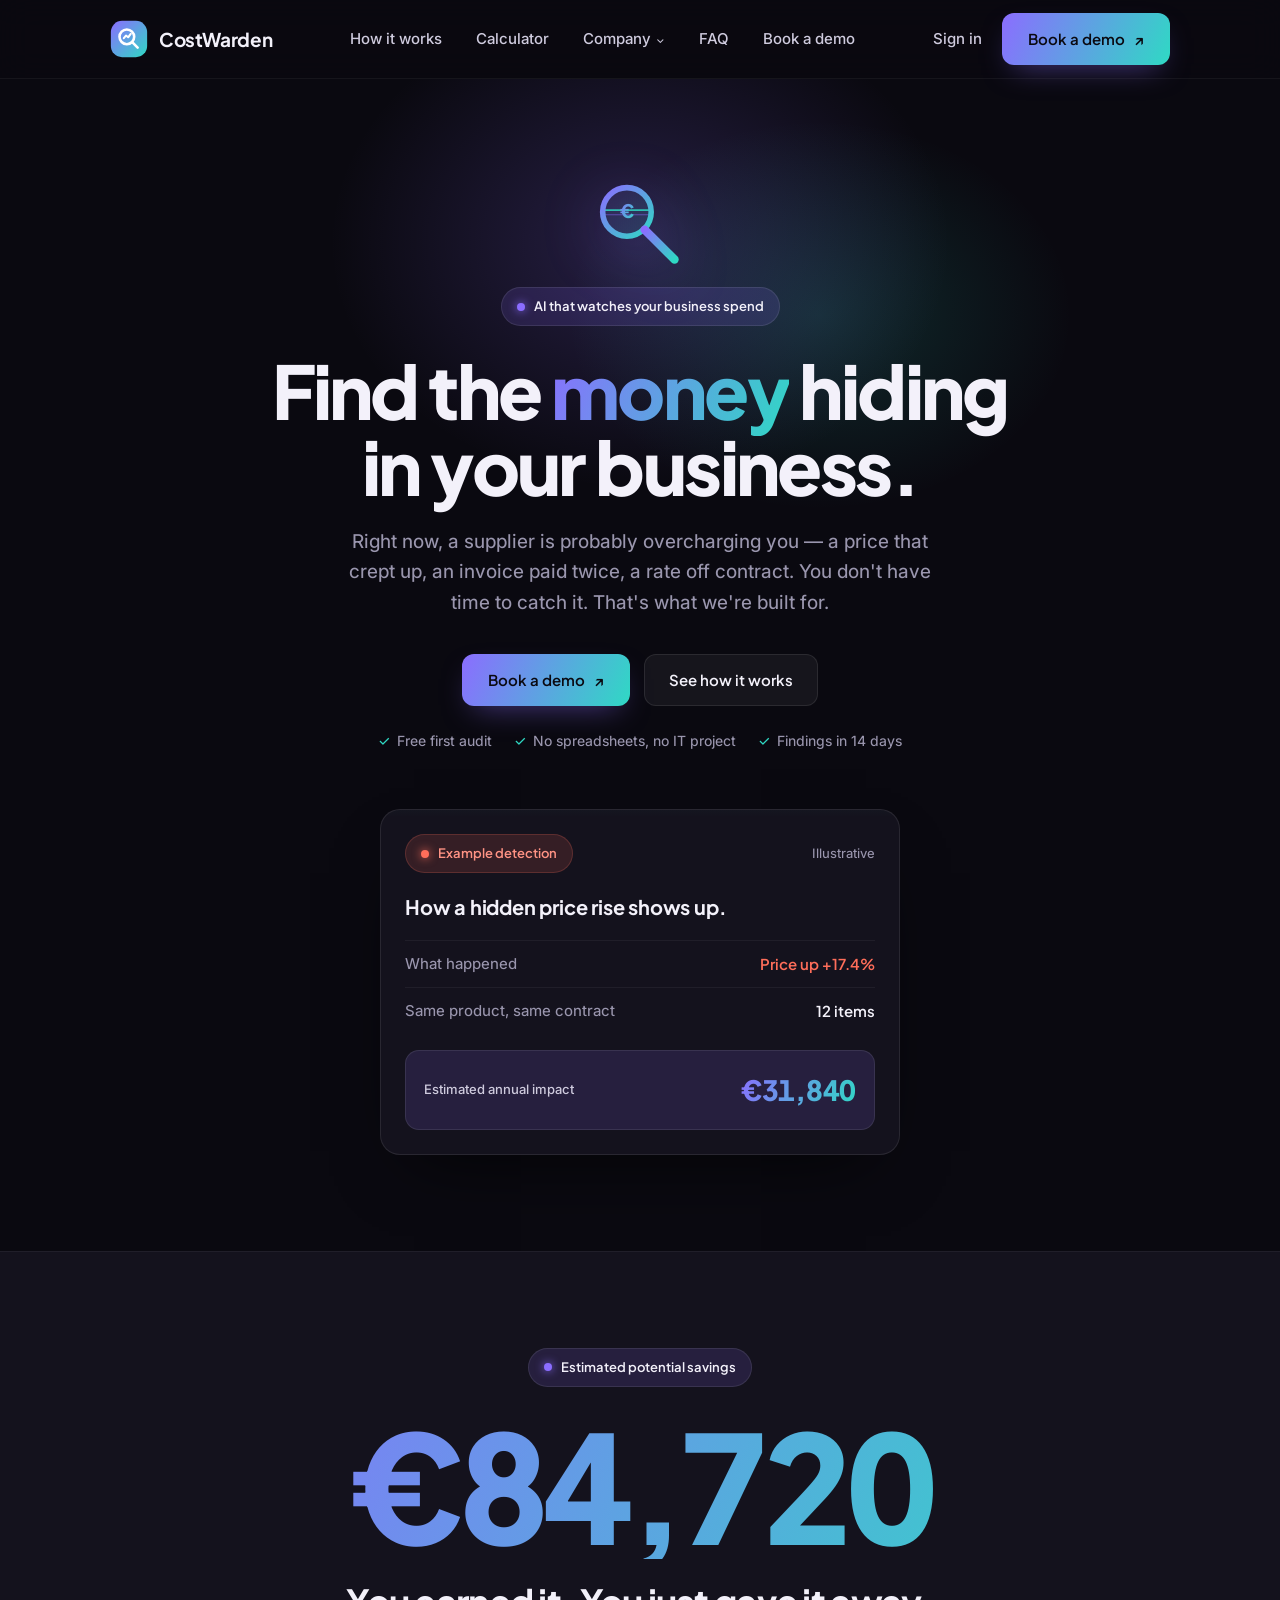
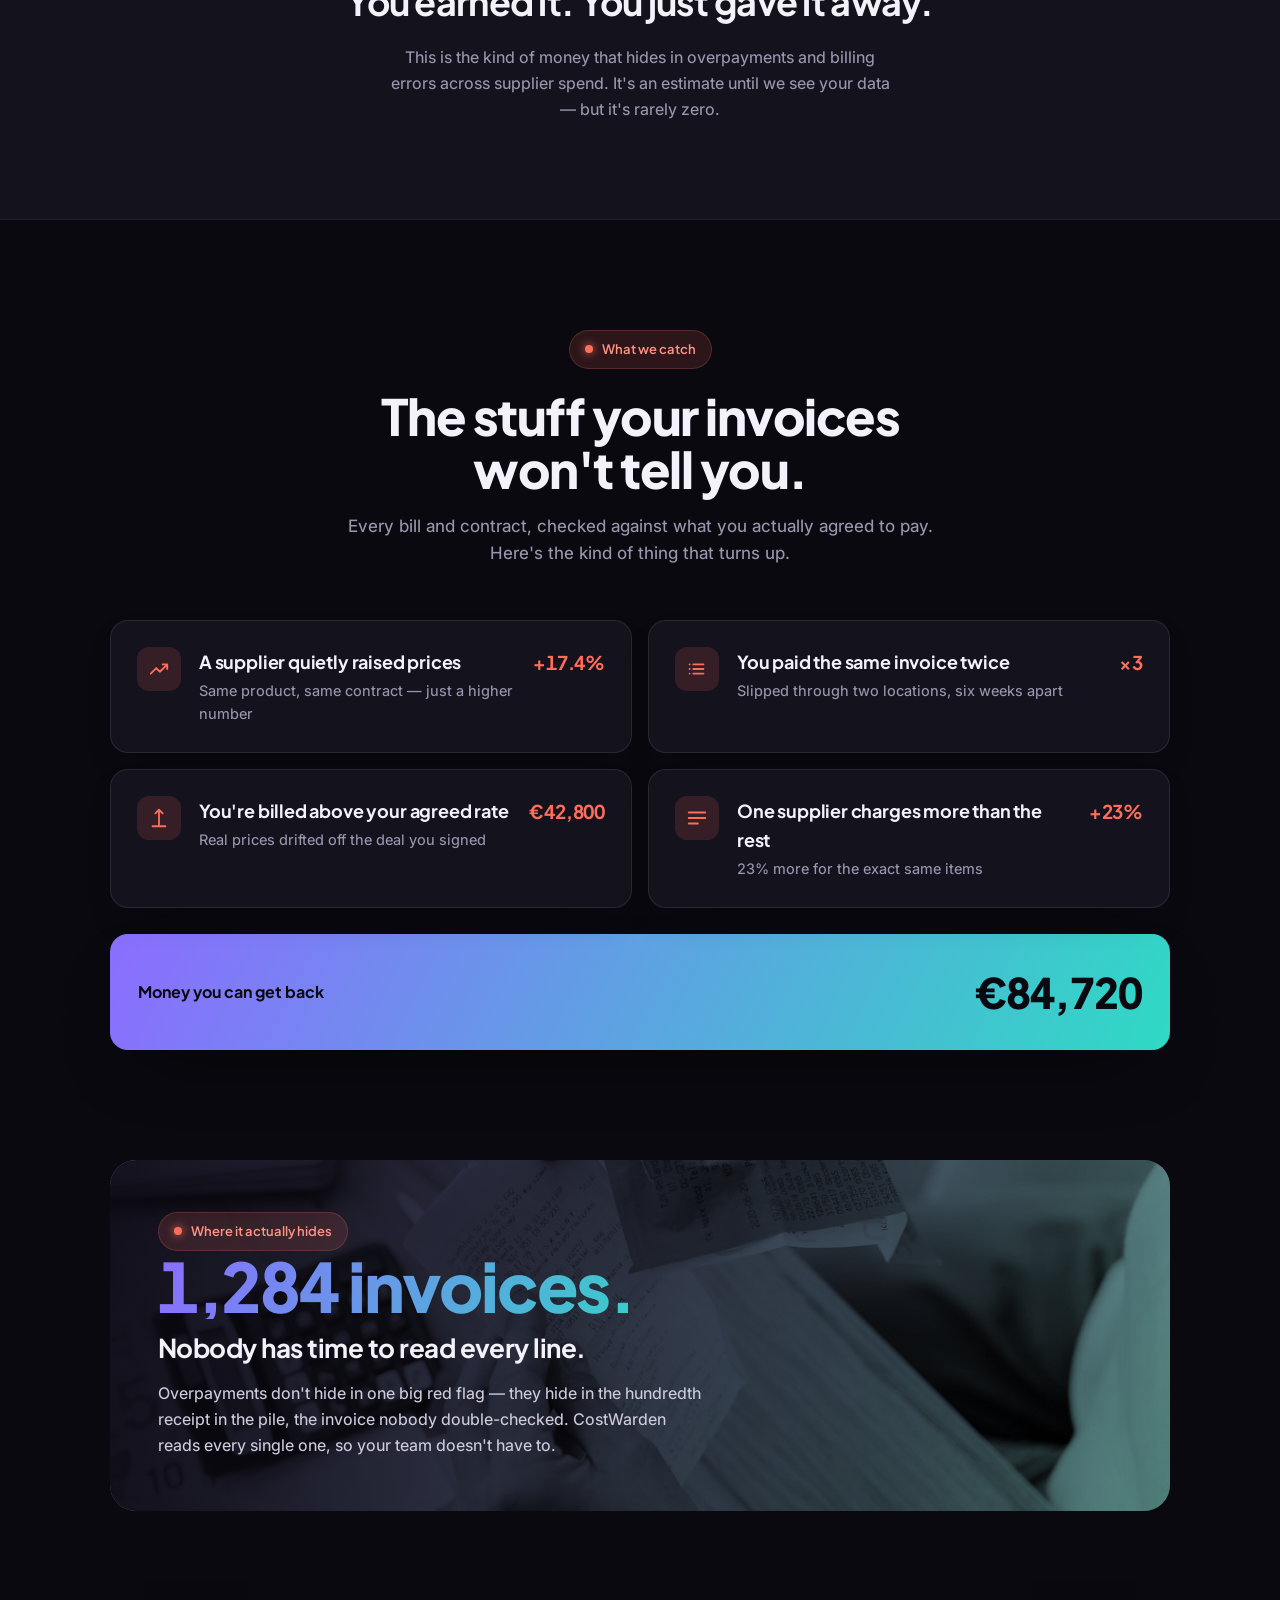
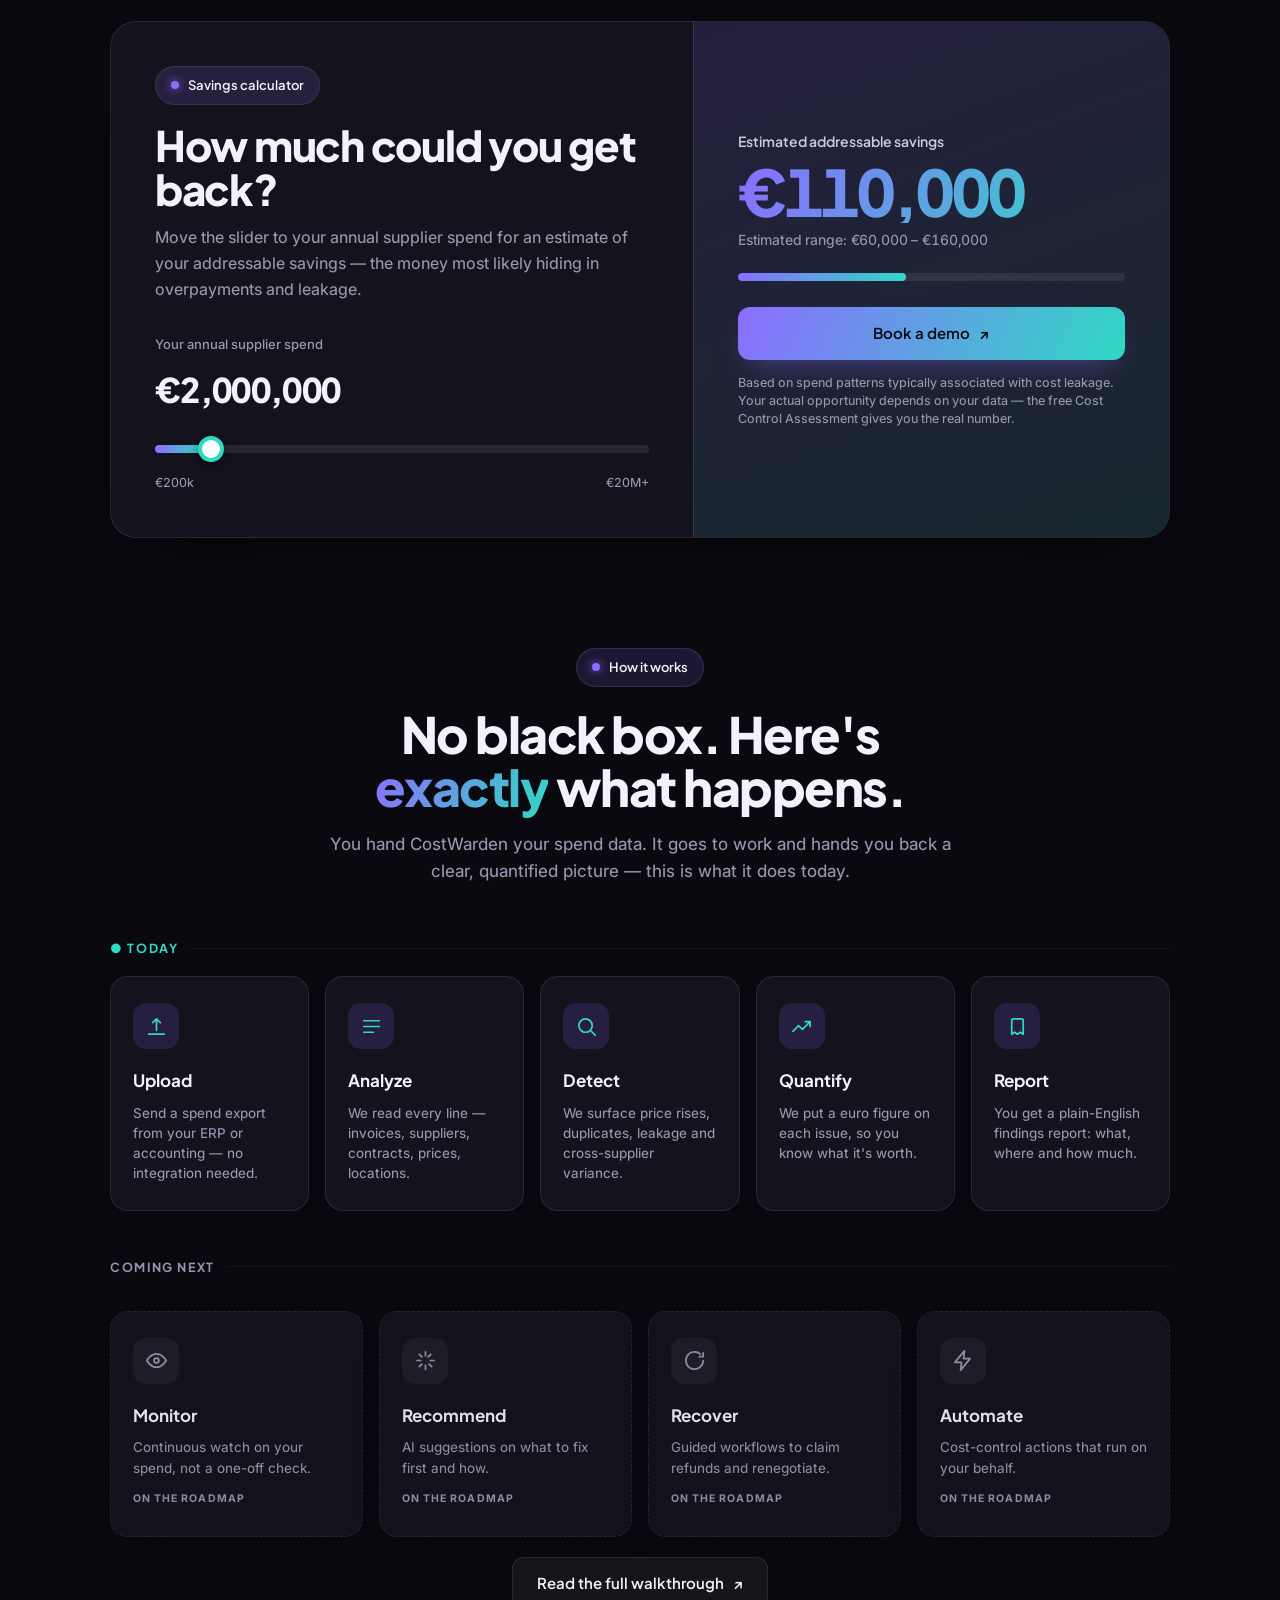
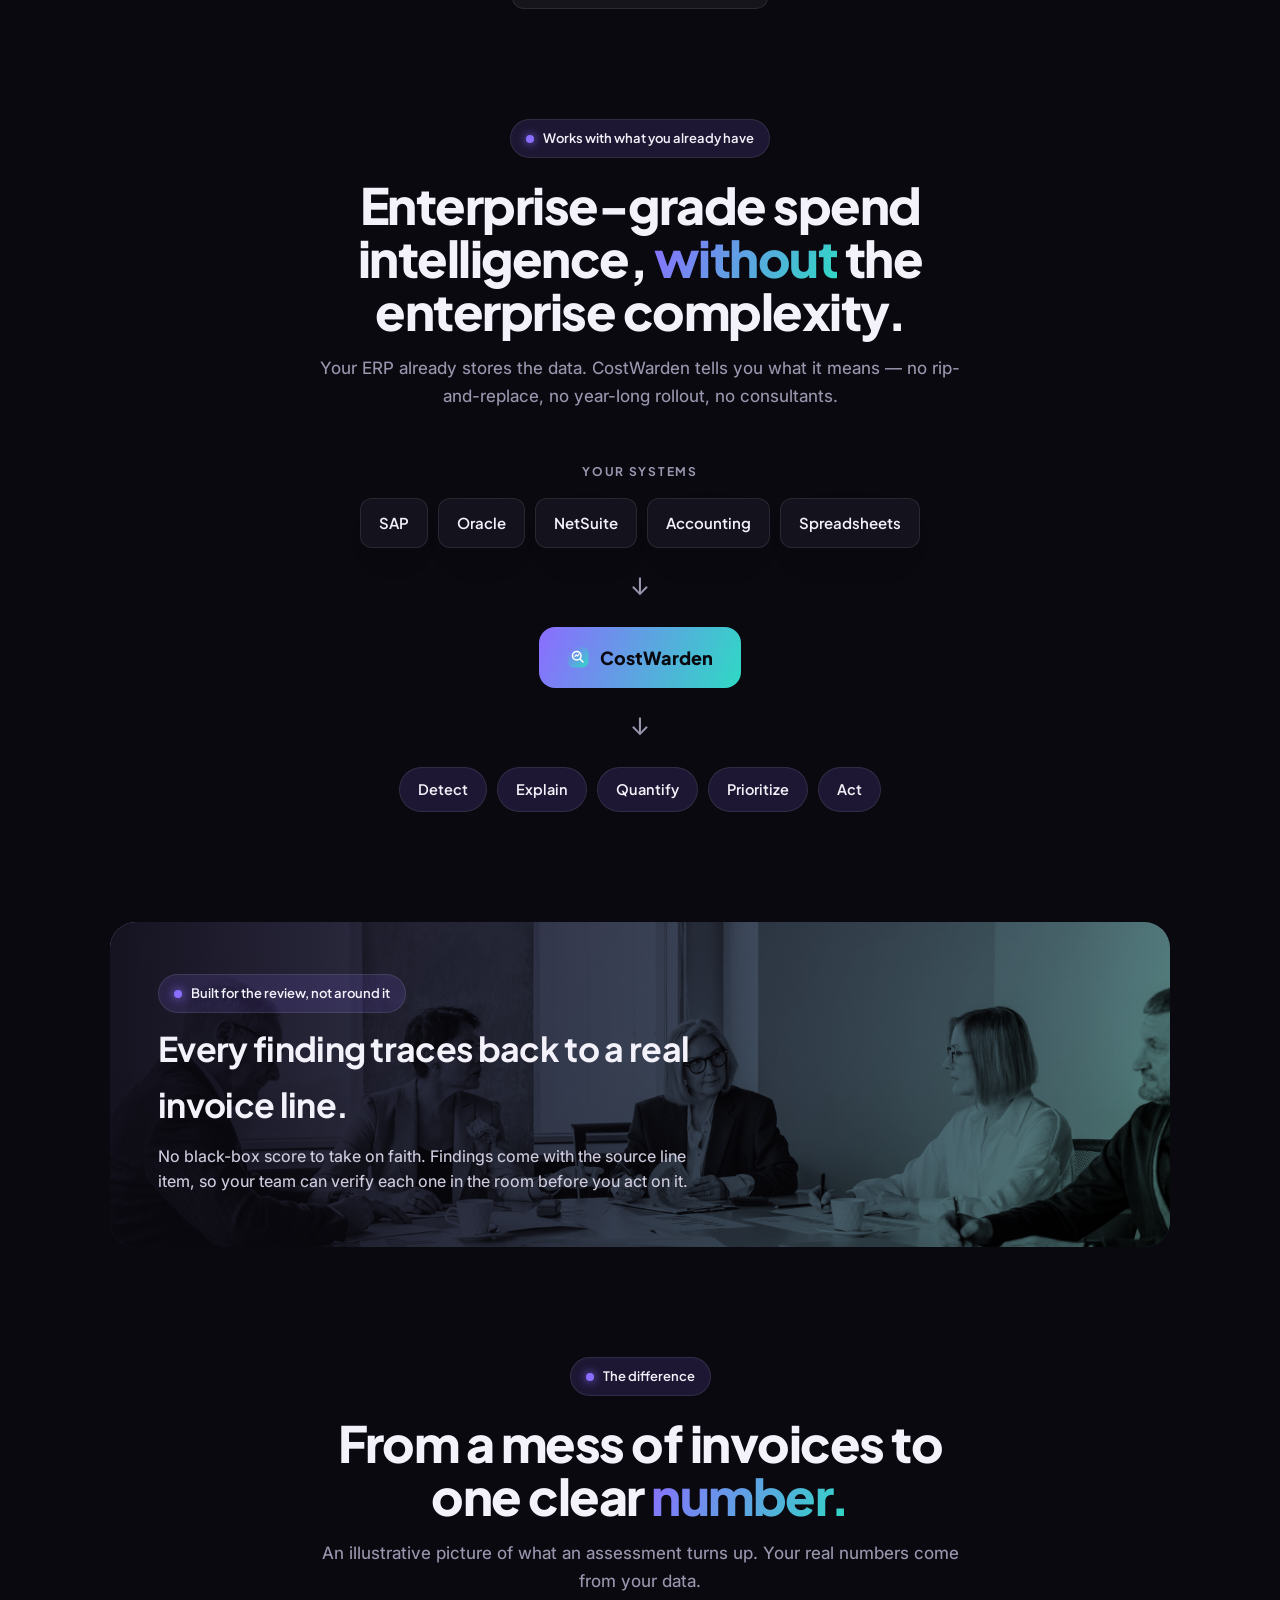
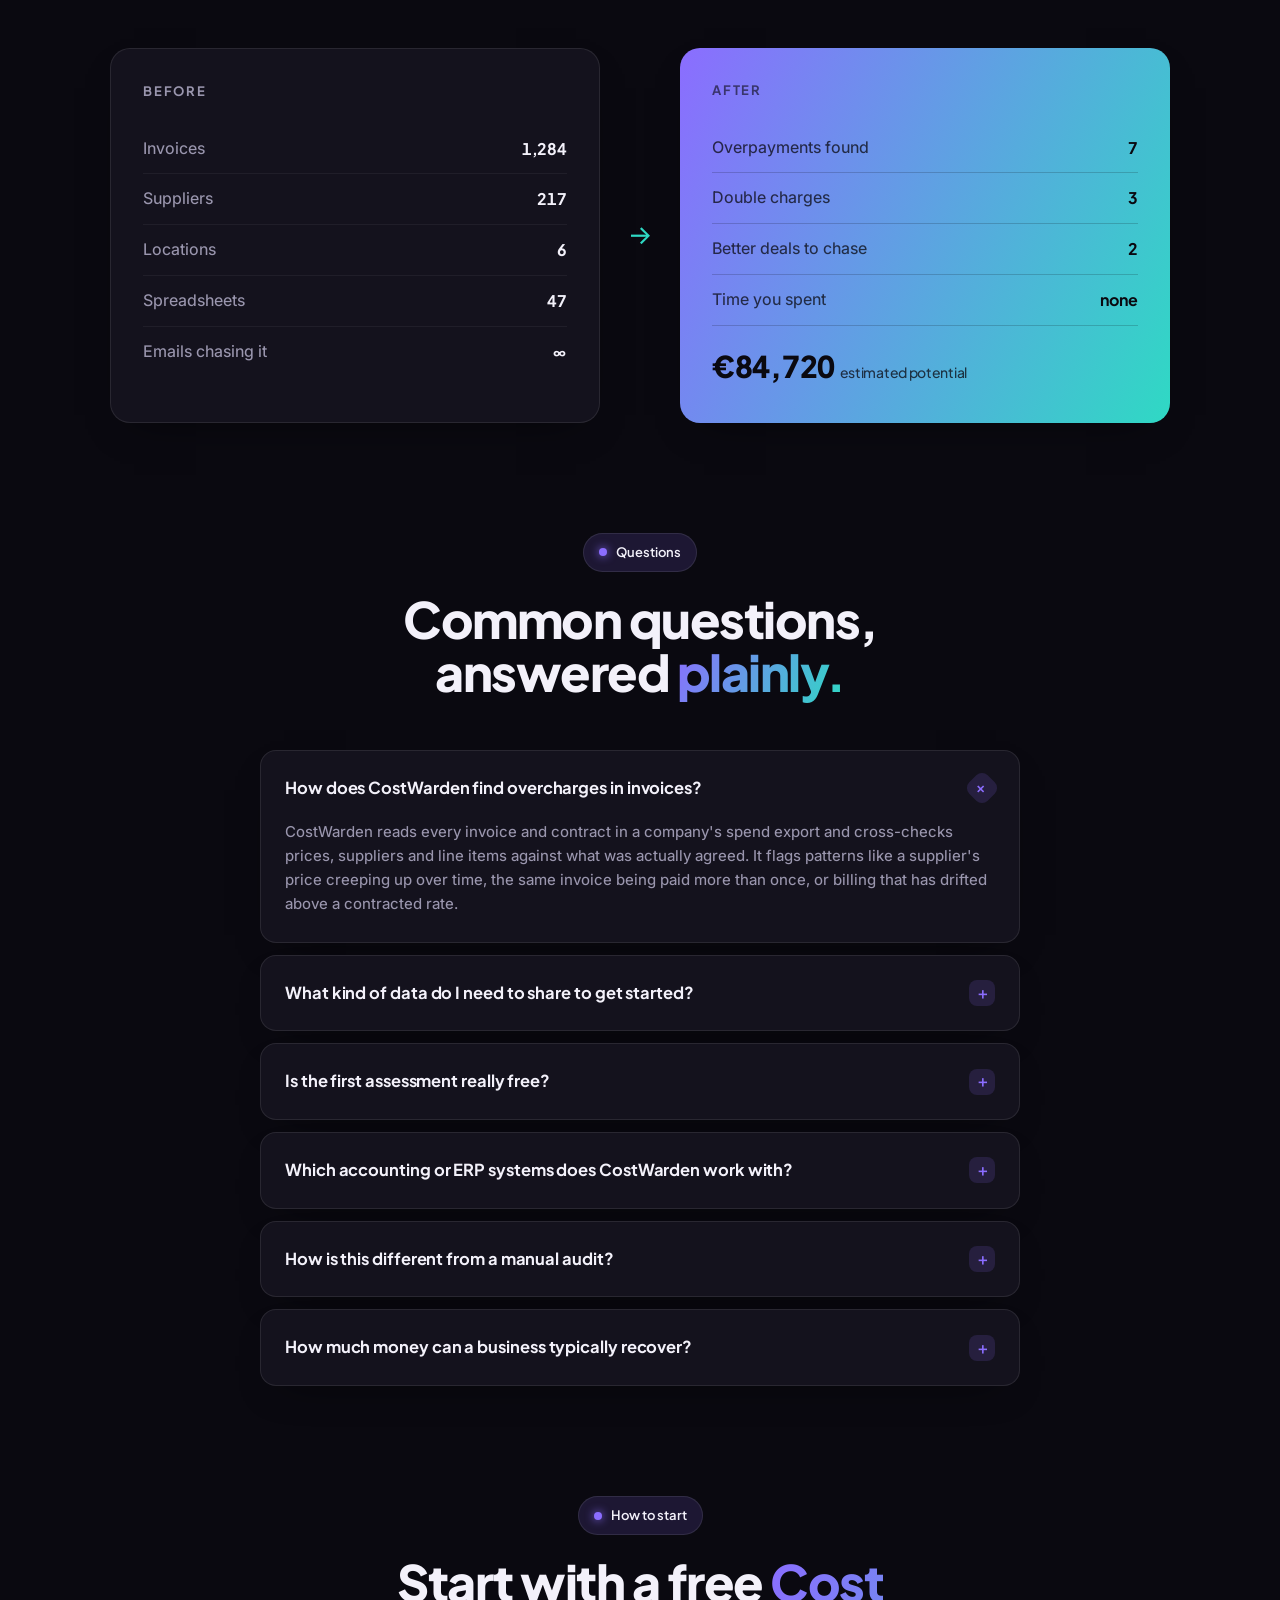
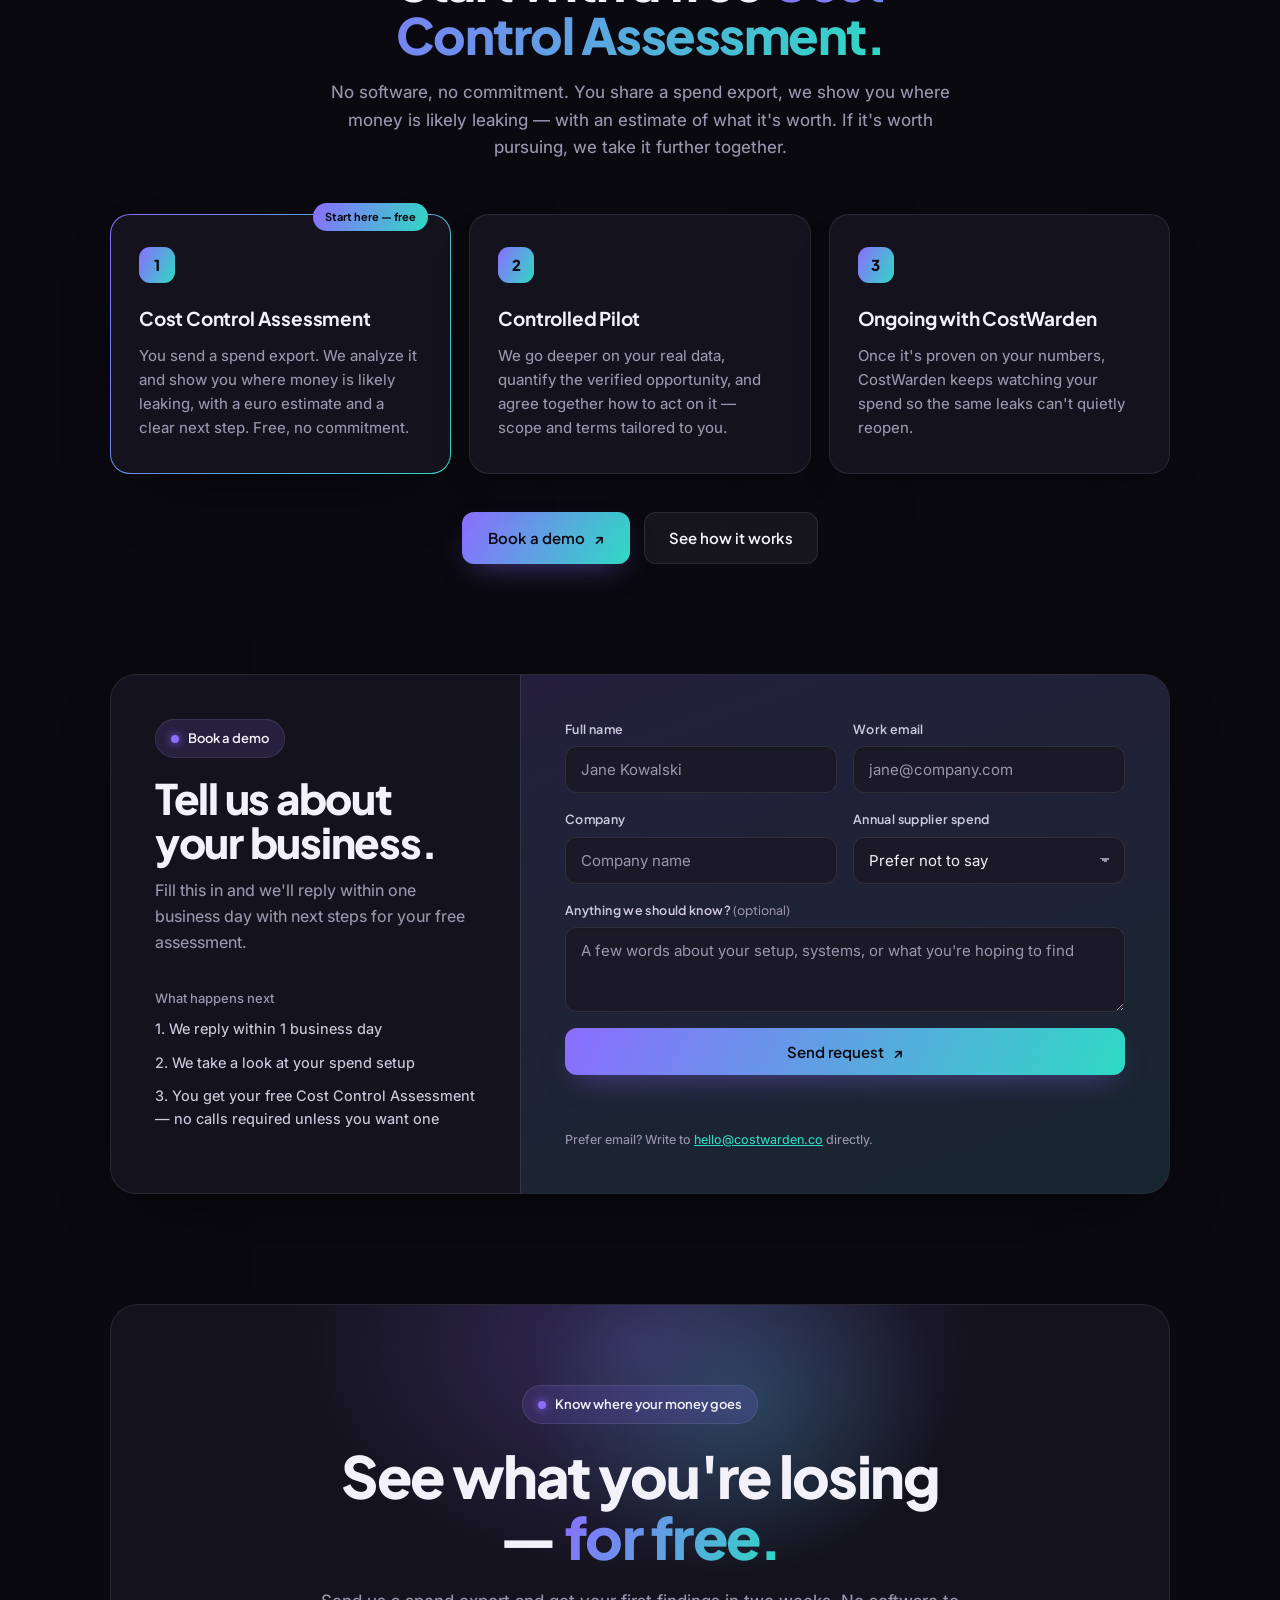
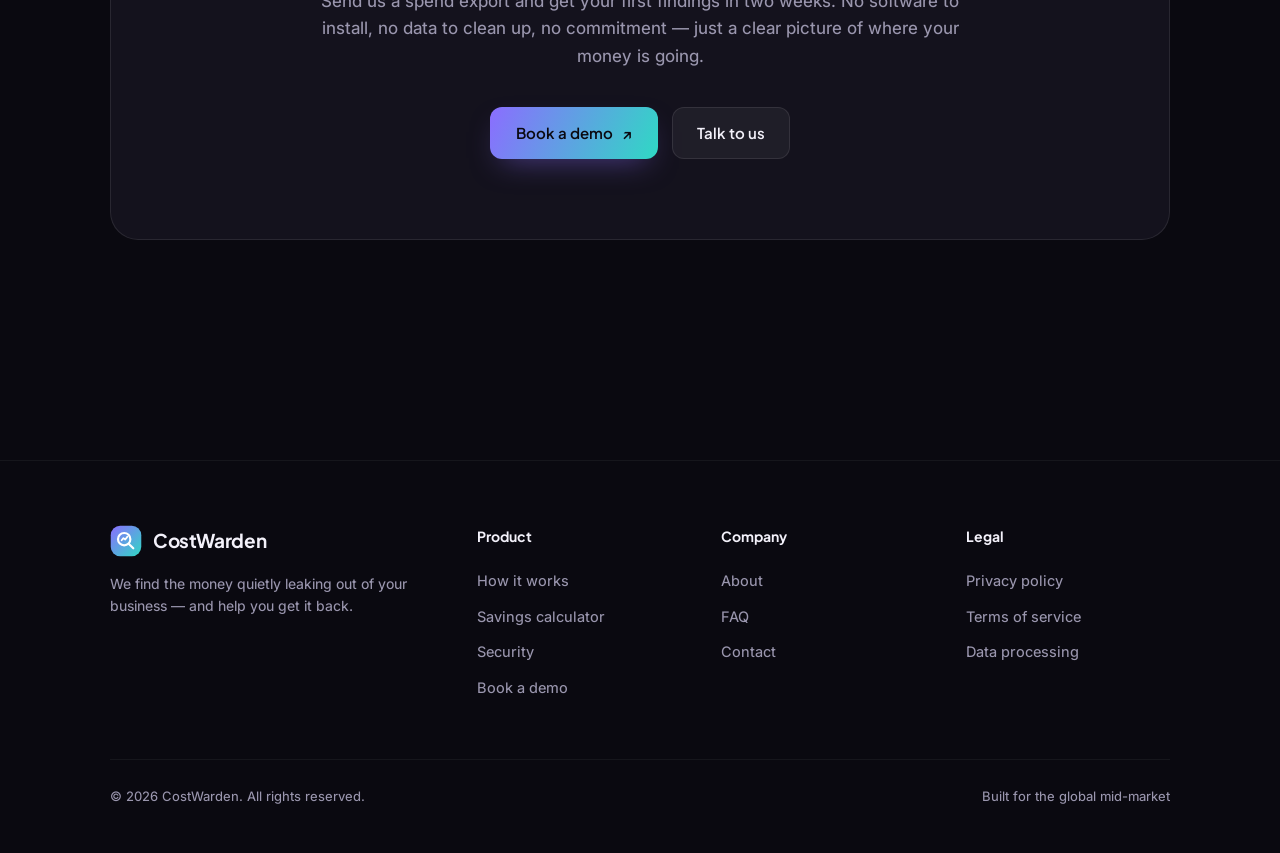
==== index.html @ 3ba4d1d1 "Upload Website" ====
<!DOCTYPE html>
<html lang="en" data-theme="violet">
<head>
<meta charset="UTF-8">
<meta name="viewport" content="width=device-width, initial-scale=1.0">

<title>CostWarden — Find the Money Hiding in Your Business | AI Invoice Auditing</title>
<meta name="description" content="CostWarden checks every invoice and supplier against your contracts to catch overpayments, duplicate charges and quiet price rises — then shows you exactly how much you can claw back. Free Cost Control Assessment.">
<meta name="keywords" content="cost leakage detection, invoice audit software, duplicate invoice detection, supplier price monitoring, accounts payable audit, procurement savings, spend analysis software">
<link rel="canonical" href="https://costwarden.co/">
<meta name="robots" content="index, follow, max-image-preview:large">
<meta name="author" content="CostWarden">
<meta name="theme-color" content="#0A0910">

<!-- Open Graph / social preview -->
<meta property="og:type" content="website">
<meta property="og:site_name" content="CostWarden">
<meta property="og:locale" content="en_US">
<meta property="og:url" content="https://costwarden.co/">
<meta property="og:title" content="CostWarden — Find the Money Hiding in Your Business">
<meta property="og:description" content="AI that checks every invoice and supplier against your contracts to catch overpayments, duplicate charges and quiet price rises. Free Cost Control Assessment.">
<meta property="og:image" content="https://costwarden.co/assets/img/og-image.jpg">
<meta property="og:image:width" content="1200">
<meta property="og:image:height" content="630">
<meta property="og:image:alt" content="CostWarden — Find the money hiding in your business">

<!-- Twitter / X card -->
<meta name="twitter:card" content="summary_large_image">
<meta name="twitter:title" content="CostWarden — Find the Money Hiding in Your Business">
<meta name="twitter:description" content="AI that checks every invoice and supplier against your contracts to catch overpayments, duplicate charges and quiet price rises.">
<meta name="twitter:image" content="https://costwarden.co/assets/img/og-image.jpg">
<meta name="twitter:image:alt" content="CostWarden — Find the money hiding in your business">

<!-- Icons -->
<link rel="icon" href="/assets/icons/favicon.ico" sizes="any">
<link rel="icon" type="image/png" sizes="32x32" href="/assets/icons/favicon-32.png">
<link rel="icon" type="image/png" sizes="16x16" href="/assets/icons/favicon-16.png">
<link rel="apple-touch-icon" sizes="180x180" href="/assets/icons/apple-touch-icon.png">
<link rel="manifest" href="site.webmanifest">

<link rel="preconnect" href="https://fonts.googleapis.com">
<link rel="preconnect" href="https://fonts.gstatic.com" crossorigin>
<link href="https://fonts.googleapis.com/css2?family=Plus+Jakarta+Sans:wght@400;500;600;700;800&family=Inter:wght@400;450;500;600&display=swap" rel="stylesheet">
<link rel="stylesheet" href="/css/styles.css">

<!-- Structured data: who we are, what the page is, and the questions it answers.
     This is what search engines AND AI answer engines (ChatGPT, Perplexity, Google AI Overviews,
     Claude web search) read to understand and quote the page accurately. -->
<script type="application/ld+json">
{
  "@context": "https://schema.org",
  "@type": "Organization",
  "@id": "https://costwarden.co/#organization",
  "name": "CostWarden",
  "url": "https://costwarden.co/",
  "logo": "https://costwarden.co/assets/icons/icon-512.png",
  "description": "CostWarden is an AI-powered cost leakage detection tool that audits invoices, suppliers and contracts for overpayments, duplicate charges and undisclosed price rises.",
  "sameAs": []
}
</script>
<script type="application/ld+json">
{
  "@context": "https://schema.org",
  "@type": "WebSite",
  "@id": "https://costwarden.co/#website",
  "url": "https://costwarden.co/",
  "name": "CostWarden",
  "publisher": { "@id": "https://costwarden.co/#organization" },
  "inLanguage": "en"
}
</script>
<script type="application/ld+json">
{
  "@context": "https://schema.org",
  "@type": "SoftwareApplication",
  "name": "CostWarden",
  "applicationCategory": "BusinessApplication",
  "applicationSubCategory": "Spend analysis and invoice auditing",
  "operatingSystem": "Web",
  "url": "https://costwarden.co/",
  "description": "CostWarden reads a company's spend export and flags overpayments, duplicate invoices, supplier price rises and off-contract billing, with a euro estimate for each finding.",
  "offers": {
    "@type": "Offer",
    "name": "Free Cost Control Assessment",
    "price": "0",
    "priceCurrency": "EUR",
    "description": "A free, no-commitment first assessment of a company's spend data, showing likely overpayments and their estimated value."
  },
  "provider": { "@id": "https://costwarden.co/#organization" }
}
</script>
<script type="application/ld+json">
{
  "@context": "https://schema.org",
  "@type": "FAQPage",
  "mainEntity": [
    {
      "@type": "Question",
      "name": "How does CostWarden find overcharges in invoices?",
      "acceptedAnswer": {
        "@type": "Answer",
        "text": "CostWarden reads every invoice and contract in a company's spend export and cross-checks prices, suppliers and line items against what was actually agreed. It flags patterns like a supplier's price creeping up over time, the same invoice being paid more than once, or billing that has drifted above a contracted rate."
      }
    },
    {
      "@type": "Question",
      "name": "What kind of data do I need to share to get started?",
      "acceptedAnswer": {
        "@type": "Answer",
        "text": "A standard spend export from your ERP or accounting system — invoices, suppliers, and where available, contract rates. No integration or IT project is required to run the free assessment."
      }
    },
    {
      "@type": "Question",
      "name": "Is the first assessment really free?",
      "acceptedAnswer": {
        "@type": "Answer",
        "text": "Yes. The Cost Control Assessment is free and comes with no commitment. CostWarden analyzes your spend export and shows you where money is likely leaking, with an estimated euro value for each finding."
      }
    },
    {
      "@type": "Question",
      "name": "Which accounting or ERP systems does CostWarden work with?",
      "acceptedAnswer": {
        "@type": "Answer",
        "text": "CostWarden works with spend exports from common ERP and accounting systems, including SAP, Oracle and NetSuite, as well as plain spreadsheet exports. No rip-and-replace or long rollout is required."
      }
    },
    {
      "@type": "Question",
      "name": "How is this different from a manual audit?",
      "acceptedAnswer": {
        "@type": "Answer",
        "text": "A manual audit samples a subset of invoices because reading everything by hand doesn't scale. CostWarden reads every line of every invoice, so smaller, easy-to-miss overpayments and duplicates are caught alongside larger ones."
      }
    },
    {
      "@type": "Question",
      "name": "How much money can a business typically recover?",
      "acceptedAnswer": {
        "@type": "Answer",
        "text": "It depends on the business, but addressable savings from overpayments and billing leakage are commonly estimated in the range of 3% to 8% of annual supplier spend. The free assessment gives an exact figure based on real data rather than an estimate."
      }
    }
  ]
}
</script>
</head>
<body>


<svg width="0" height="0" style="position:absolute" aria-hidden="true">
  <symbol id="cw-mark" viewBox="0 0 44 44">
    <defs><linearGradient id="cwg" x1="0" y1="0" x2="1" y2="1"><stop offset="0" stop-color="#8B6DFF"/><stop offset="1" stop-color="#2FD9C4"/></linearGradient></defs>
    <rect x="1" y="1" width="42" height="42" rx="13" fill="url(#cwg)"/>
    <circle cx="19.5" cy="19.5" r="8.5" fill="none" stroke="#fff" stroke-width="3"/>
    <path d="M26 26l6 6" stroke="#fff" stroke-width="3" stroke-linecap="round"/>
    <path d="M16 21l2.5-3 2.5 2 3-4" fill="none" stroke="#fff" stroke-width="2.4" stroke-linecap="round" stroke-linejoin="round"/>
  </symbol>
</svg>

<header>
  <nav class="wrap">
    <a class="brand-lock" href="#top" aria-label="CostWarden home">
      <svg class="mark"><use href="#cw-mark"/></svg>
      <span class="wm">CostWarden</span>
    </a>
    <div class="nav-links">
      <a href="/how-it-works/">How it works</a>
      <a href="/#calc">Calculator</a>
      <div class="nav-drop">
        <button class="nav-drop-btn" type="button" aria-haspopup="true" aria-expanded="false">Company <span class="chev">⌄</span></button>
        <div class="nav-drop-menu" role="menu">
          <a href="/about/" role="menuitem">About us</a>
          <a href="/security/" role="menuitem">Security</a>
          <a href="/contact/" role="menuitem">Contact</a>
        </div>
      </div>
      <a href="/#faq">FAQ</a>
      <a href="/#book-demo">Book a demo</a>
    </div>
    <div class="nav-right">
      <a href="#" class="signin">Sign in</a>
      <a href="#book-demo" class="btn btn-grad">Book a demo <span class="ar">↗</span></a>
    </div>
  </nav>
</header>

<main id="top">

  <!-- HERO -->
  <section class="hero">
    <div class="hero-inner">
      <svg class="hero-mag" viewBox="0 0 120 120" fill="none" aria-hidden="true">
        <defs>
          <linearGradient id="magg" x1="0" y1="0" x2="1" y2="1"><stop offset="0" stop-color="#8B6DFF"/><stop offset="1" stop-color="#2FD9C4"/></linearGradient>
          <clipPath id="lensclip"><circle cx="46" cy="46" r="26"/></clipPath>
        </defs>
        <circle cx="46" cy="46" r="26" fill="url(#magg)" fill-opacity="0.12"/>
        <g clip-path="url(#lensclip)">
          <g class="scanline">
            <line x1="20" y1="44" x2="72" y2="44" stroke="#2FD9C4" stroke-width="2" opacity="0.85"/>
            <line x1="20" y1="49" x2="72" y2="49" stroke="#8B6DFF" stroke-width="1.3" opacity="0.5"/>
          </g>
          <text x="46" y="53" text-anchor="middle" font-family="Plus Jakarta Sans,sans-serif" font-weight="800" font-size="20" fill="url(#magg)">€</text>
        </g>
        <circle cx="46" cy="46" r="26" stroke="url(#magg)" stroke-width="6"/>
        <path class="glint" d="M33 33a17 17 0 0 1 11-6" stroke="#fff" stroke-width="3" stroke-linecap="round" opacity="0"/>
        <line x1="65" y1="65" x2="97" y2="97" stroke="url(#magg)" stroke-width="9" stroke-linecap="round"/>
        <text class="spark" x="84" y="38" font-family="Plus Jakarta Sans,sans-serif" font-weight="800" font-size="14" fill="#2FD9C4">€</text>
        <text class="spark spark2" x="99" y="58" font-family="Plus Jakarta Sans,sans-serif" font-weight="800" font-size="11" fill="#8B6DFF">€</text>
      </svg>
      <span class="pill"><span class="dot"></span>AI that watches your business spend</span>
      <h1>Find the <span class="grad-text">money</span> hiding in your business.</h1>
      <p class="hero-sub">Right now, a supplier is probably overcharging you — a price that crept up, an invoice paid twice, a rate off contract. You don't have time to catch it. That's what we're built for.</p>
      <div class="hero-cta">
        <a href="#book-demo" class="btn btn-grad">Book a demo <span class="ar">↗</span></a>
        <a href="#how" class="btn btn-soft">See how it works</a>
      </div>
      <div class="hero-trust">
        <span><span class="tk">✓</span> Free first audit</span>
        <span><span class="tk">✓</span> No spreadsheets, no IT project</span>
        <span><span class="tk">✓</span> Findings in 14 days</span>
      </div>
    </div>

    <div class="finding">
      <div class="scan"></div>
      <div class="f-top">
        <span class="pill leak"><span class="dot"></span>Example detection</span>
        <span class="f-time">Illustrative</span>
      </div>
      <h3>How a hidden price rise shows up.</h3>
      <div class="f-row"><span class="k">What happened</span><span class="v leak">Price up +17.4%</span></div>
      <div class="f-row"><span class="k">Same product, same contract</span><span class="v">12 items</span></div>
      <div class="f-claim">
        <span class="lbl">Estimated annual impact</span>
        <span class="amt grad-text num">€31,840</span>
      </div>
    </div>
  </section>

  <!-- NUMBER BAND -->
  <section class="band" id="results">
    <div class="wrap">
      <span class="pill"><span class="dot"></span>Estimated potential savings</span>
      <div class="bignum grad-text num" data-count="84720" data-prefix="€">€0</div>
      <h2>You earned it. You just gave it away.</h2>
      <p>This is the kind of money that hides in overpayments and billing errors across supplier spend. It's an estimate until we see your data — but it's rarely zero.</p>
    </div>
  </section>

  <!-- ANOMALIES -->
  <section class="section">
    <div class="wrap">
      <div class="sec-head center">
        <span class="pill leak"><span class="dot"></span>What we catch</span>
        <h2 class="big">The stuff your invoices won't tell you.</h2>
        <p>Every bill and contract, checked against what you actually agreed to pay. Here's the kind of thing that turns up.</p>
      </div>
      <div class="anoms" id="anoms">
        <div class="anom">
          <div class="ai"><svg fill="none" viewBox="0 0 24 24" stroke-width="2"><path stroke-linecap="round" stroke-linejoin="round" d="M3 17l6-6 4 4 8-8m0 0h-5m5 0v5"/></svg></div>
          <div><div class="t">A supplier quietly raised prices</div><div class="d">Same product, same contract — just a higher number</div></div>
          <span class="flag num">+17.4%</span>
        </div>
        <div class="anom">
          <div class="ai"><svg fill="none" viewBox="0 0 24 24" stroke-width="2"><path stroke-linecap="round" stroke-linejoin="round" d="M8 7h11M8 12h11M8 17h11M4 7h.01M4 12h.01M4 17h.01"/></svg></div>
          <div><div class="t">You paid the same invoice twice</div><div class="d">Slipped through two locations, six weeks apart</div></div>
          <span class="flag num">×3</span>
        </div>
        <div class="anom">
          <div class="ai"><svg fill="none" viewBox="0 0 24 24" stroke-width="2"><path stroke-linecap="round" stroke-linejoin="round" d="M12 3v18m0-18l-4 4m4-4l4 4M5 21h14"/></svg></div>
          <div><div class="t">You're billed above your agreed rate</div><div class="d">Real prices drifted off the deal you signed</div></div>
          <span class="flag num">€42,800</span>
        </div>
        <div class="anom">
          <div class="ai"><svg fill="none" viewBox="0 0 24 24" stroke-width="2"><path stroke-linecap="round" stroke-linejoin="round" d="M3 6h18M3 12h18M3 18h10"/></svg></div>
          <div><div class="t">One supplier charges more than the rest</div><div class="d">23% more for the exact same items</div></div>
          <span class="flag num">+23%</span>
        </div>
      </div>
      <div class="anoms-foot">
        <span class="l">Money you can get back</span>
        <span class="s num">€84,720</span>
      </div>
    </div>
  </section>

  <!-- PROOF PHOTO BAND -->
  <section class="section" style="padding-top:0">
    <div class="wrap">
      <div class="proof reveal">
        <img src="/assets/img/receipts.jpg" alt="Two hands sorting through a pile of paper receipts and invoices on a desk">
        <div class="tint"></div>
        <div class="vig"></div>
        <div class="pc">
          <span class="pill leak"><span class="dot"></span>Where it actually hides</span>
          <div class="big-stat grad-text num">1,284 invoices.</div>
          <h3>Nobody has time to read every line.</h3>
          <p>Overpayments don't hide in one big red flag — they hide in the hundredth receipt in the pile, the invoice nobody double-checked. CostWarden reads every single one, so your team doesn't have to.</p>
        </div>
      </div>
    </div>
  </section>

  <!-- CALCULATOR -->
  <section class="section" id="calc" style="padding-top:0">
    <div class="wrap">
      <div class="calc-card">
        <div class="calc-left">
          <span class="pill"><span class="dot"></span>Savings calculator</span>
          <h2>How much could you get back?</h2>
          <p>Move the slider to your annual supplier spend for an estimate of your addressable savings — the money most likely hiding in overpayments and leakage.</p>
          <div class="calc-lbl">Your annual supplier spend</div>
          <div class="calc-val num" id="spendVal">€2,000,000</div>
          <input type="range" id="spend" min="200000" max="20000000" step="100000" value="2000000" aria-label="Annual supplier spend">
          <div class="calc-scale"><span>€200k</span><span>€20M+</span></div>
        </div>
        <div class="calc-right">
          <span class="calc-r-lbl">Estimated addressable savings</span>
          <div class="calc-result grad-text num" id="saveVal">€110,000</div>
          <div class="calc-range num" id="saveRange">Estimated range: €60,000 – €160,000</div>
          <div class="calc-barwrap"><div class="calc-bar" id="saveBar"></div></div>
          <a href="#book-demo" class="btn btn-grad">Book a demo <span class="ar">↗</span></a>
          <p class="calc-note">Based on spend patterns typically associated with cost leakage. Your actual opportunity depends on your data — the free Cost Control Assessment gives you the real number.</p>
        </div>
      </div>
    </div>
  </section>

  <!-- HOW IT WORKS -->
  <section class="section" id="how" style="padding-top:0">
    <div class="wrap">
      <div class="sec-head center">
        <span class="pill"><span class="dot"></span>How it works</span>
        <h2 class="big">No black box. Here's <span class="grad-text">exactly</span> what happens.</h2>
        <p>You hand CostWarden your spend data. It goes to work and hands you back a clear, quantified picture — this is what it does today.</p>
      </div>

      <div class="steps-lab"><span class="now">● Today</span><span class="ll"></span></div>
      <div class="steps" id="steps">
        <div class="step"><div class="si"><svg fill="none" viewBox="0 0 24 24" stroke-width="1.8"><path stroke-linecap="round" stroke-linejoin="round" d="M12 16V4m0 0L8 8m4-4l4 4M4 20h16"/></svg></div><div class="verb">Upload</div><p>Send a spend export from your ERP or accounting — no integration needed.</p></div>
        <div class="step"><div class="si"><svg fill="none" viewBox="0 0 24 24" stroke-width="1.8"><path stroke-linecap="round" stroke-linejoin="round" d="M4 6h16M4 12h16M4 18h10"/></svg></div><div class="verb">Analyze</div><p>We read every line — invoices, suppliers, contracts, prices, locations.</p></div>
        <div class="step"><div class="si"><svg fill="none" viewBox="0 0 24 24" stroke-width="1.8"><circle cx="11" cy="11" r="7"/><path stroke-linecap="round" d="M21 21l-4.3-4.3"/></svg></div><div class="verb">Detect</div><p>We surface price rises, duplicates, leakage and cross-supplier variance.</p></div>
        <div class="step"><div class="si"><svg fill="none" viewBox="0 0 24 24" stroke-width="1.8"><path stroke-linecap="round" stroke-linejoin="round" d="M3 17l6-6 4 4 8-8m0 0h-5m5 0v5"/></svg></div><div class="verb">Quantify</div><p>We put a euro figure on each issue, so you know what it's worth.</p></div>
        <div class="step"><div class="si"><svg fill="none" viewBox="0 0 24 24" stroke-width="1.8"><path stroke-linecap="round" stroke-linejoin="round" d="M8 4h9a2 2 0 012 2v14l-3-2-3 2-3-2-3 2V6a2 2 0 012-2z"/></svg></div><div class="verb">Report</div><p>You get a plain-English findings report: what, where and how much.</p></div>
      </div>

      <div class="steps-lab next"><span>Coming next</span><span class="ll"></span></div>
      <div class="steps four">
        <div class="step soon"><div class="si"><svg fill="none" viewBox="0 0 24 24" stroke-width="1.8"><path stroke-linecap="round" stroke-linejoin="round" d="M2 12s3.5-7 10-7 10 7 10 7-3.5 7-10 7-10-7-10-7z"/><circle cx="12" cy="12" r="2.5"/></svg></div><div class="verb">Monitor</div><p>Continuous watch on your spend, not a one-off check.</p><span class="tag-soon">On the roadmap</span></div>
        <div class="step soon"><div class="si"><svg fill="none" viewBox="0 0 24 24" stroke-width="1.8"><path stroke-linecap="round" stroke-linejoin="round" d="M12 3v4m0 10v4m9-9h-4M7 12H3m14.5-6.5l-2.8 2.8M8.3 15.7l-2.8 2.8m0-13l2.8 2.8m7.4 7.4l2.8 2.8"/></svg></div><div class="verb">Recommend</div><p>AI suggestions on what to fix first and how.</p><span class="tag-soon">On the roadmap</span></div>
        <div class="step soon"><div class="si"><svg fill="none" viewBox="0 0 24 24" stroke-width="1.8"><path stroke-linecap="round" stroke-linejoin="round" d="M21 12a9 9 0 11-3-6.7M21 4v4h-4"/></svg></div><div class="verb">Recover</div><p>Guided workflows to claim refunds and renegotiate.</p><span class="tag-soon">On the roadmap</span></div>
        <div class="step soon"><div class="si"><svg fill="none" viewBox="0 0 24 24" stroke-width="1.8"><path stroke-linecap="round" stroke-linejoin="round" d="M13 2L3 14h7l-1 8 10-12h-7l1-8z"/></svg></div><div class="verb">Automate</div><p>Cost-control actions that run on your behalf.</p><span class="tag-soon">On the roadmap</span></div>
      </div>
      <div style="text-align:center;margin-top:36px">
        <a href="/how-it-works/" class="btn btn-soft">Read the full walkthrough <span class="ar">↗</span></a>
      </div>
    </div>
  </section>

  <!-- WORKS WITH YOUR SYSTEMS -->
  <section class="section" style="padding-top:0">
    <div class="wrap">
      <div class="sec-head center">
        <span class="pill"><span class="dot"></span>Works with what you already have</span>
        <h2 class="big">Enterprise-grade spend intelligence, <span class="grad-text">without</span> the enterprise complexity.</h2>
        <p>Your ERP already stores the data. CostWarden tells you what it means — no rip-and-replace, no year-long rollout, no consultants.</p>
      </div>
      <div class="sys">
        <div class="lab">Your systems</div>
        <div class="chips">
          <span class="chip">SAP</span>
          <span class="chip">Oracle</span>
          <span class="chip">NetSuite</span>
          <span class="chip">Accounting</span>
          <span class="chip">Spreadsheets</span>
        </div>
        <div class="down">↓</div>
        <div class="cw-node"><svg><use href="#cw-mark"/></svg> CostWarden</div>
        <div class="down">↓</div>
        <div class="outs">
          <span class="out">Detect</span>
          <span class="out">Explain</span>
          <span class="out">Quantify</span>
          <span class="out">Prioritize</span>
          <span class="out">Act</span>
        </div>
      </div>
    </div>
  </section>

  <!-- REVIEW PHOTO BAND -->
  <section class="section" style="padding-top:0">
    <div class="wrap">
      <div class="proof reveal" style="min-height:300px">
        <img src="/assets/img/leadership-review.jpg" alt="A finance and procurement team reviewing spend charts together around a table">
        <div class="tint"></div>
        <div class="vig"></div>
        <div class="pc">
          <span class="pill"><span class="dot"></span>Built for the review, not around it</span>
          <h3 style="font-size:clamp(24px,3.2vw,34px);margin-top:8px">Every finding traces back to a real invoice line.</h3>
          <p>No black-box score to take on faith. Findings come with the source line item, so your team can verify each one in the room before you act on it.</p>
        </div>
      </div>
    </div>
  </section>

  <!-- BEFORE / AFTER -->
  <section class="section" style="padding-top:0">
    <div class="wrap">
      <div class="sec-head center">
        <span class="pill"><span class="dot"></span>The difference</span>
        <h2 class="big">From a mess of invoices to one clear <span class="grad-text">number.</span></h2>
        <p>An illustrative picture of what an assessment turns up. Your real numbers come from your data.</p>
      </div>
      <div class="ba">
        <div class="ba-col before reveal">
          <div class="ba-lab">Before</div>
          <div class="ba-line"><span>Invoices</span><b class="num">1,284</b></div>
          <div class="ba-line"><span>Suppliers</span><b class="num">217</b></div>
          <div class="ba-line"><span>Locations</span><b class="num">6</b></div>
          <div class="ba-line"><span>Spreadsheets</span><b class="num">47</b></div>
          <div class="ba-line"><span>Emails chasing it</span><b>∞</b></div>
        </div>
        <div class="ba-mid">→</div>
        <div class="ba-col after reveal">
          <div class="ba-lab">After</div>
          <div class="ba-line"><span>Overpayments found</span><b class="num">7</b></div>
          <div class="ba-line"><span>Double charges</span><b class="num">3</b></div>
          <div class="ba-line"><span>Better deals to chase</span><b class="num">2</b></div>
          <div class="ba-line"><span>Time you spent</span><b>none</b></div>
          <div class="ba-save num">€84,720 <span>estimated potential</span></div>
        </div>
      </div>
    </div>
  </section>

  <!-- FAQ — content here matches the FAQPage structured data in <head> word for word -->
  <section class="section" id="faq" style="padding-top:0">
    <div class="wrap">
      <div class="sec-head center">
        <span class="pill"><span class="dot"></span>Questions</span>
        <h2 class="big">Common questions, answered <span class="grad-text">plainly.</span></h2>
      </div>
      <div class="faq-list">
        <details class="faq-item" open>
          <summary>How does CostWarden find overcharges in invoices?<span class="faq-ic">＋</span></summary>
          <p>CostWarden reads every invoice and contract in a company's spend export and cross-checks prices, suppliers and line items against what was actually agreed. It flags patterns like a supplier's price creeping up over time, the same invoice being paid more than once, or billing that has drifted above a contracted rate.</p>
        </details>
        <details class="faq-item">
          <summary>What kind of data do I need to share to get started?<span class="faq-ic">＋</span></summary>
          <p>A standard spend export from your ERP or accounting system — invoices, suppliers, and where available, contract rates. No integration or IT project is required to run the free assessment.</p>
        </details>
        <details class="faq-item">
          <summary>Is the first assessment really free?<span class="faq-ic">＋</span></summary>
          <p>Yes. The Cost Control Assessment is free and comes with no commitment. CostWarden analyzes your spend export and shows you where money is likely leaking, with an estimated euro value for each finding.</p>
        </details>
        <details class="faq-item">
          <summary>Which accounting or ERP systems does CostWarden work with?<span class="faq-ic">＋</span></summary>
          <p>CostWarden works with spend exports from common ERP and accounting systems, including SAP, Oracle and NetSuite, as well as plain spreadsheet exports. No rip-and-replace or long rollout is required.</p>
        </details>
        <details class="faq-item">
          <summary>How is this different from a manual audit?<span class="faq-ic">＋</span></summary>
          <p>A manual audit samples a subset of invoices because reading everything by hand doesn't scale. CostWarden reads every line of every invoice, so smaller, easy-to-miss overpayments and duplicates are caught alongside larger ones.</p>
        </details>
        <details class="faq-item">
          <summary>How much money can a business typically recover?<span class="faq-ic">＋</span></summary>
          <p>It depends on the business, but addressable savings from overpayments and billing leakage are commonly estimated in the range of 3% to 8% of annual supplier spend. The free assessment gives an exact figure based on real data rather than an estimate.</p>
        </details>
      </div>
    </div>
  </section>

  <!-- HOW TO START -->
  <section class="section" id="start" style="padding-top:0">
    <div class="wrap">
      <div class="sec-head center">
        <span class="pill"><span class="dot"></span>How to start</span>
        <h2 class="big">Start with a free <span class="grad-text">Cost Control Assessment.</span></h2>
        <p>No software, no commitment. You share a spend export, we show you where money is likely leaking — with an estimate of what it's worth. If it's worth pursuing, we take it further together.</p>
      </div>
      <div class="path">
        <div class="pcard feat">
          <span class="ptag">Start here — free</span>
          <div class="pn">1</div>
          <h3>Cost Control Assessment</h3>
          <p>You send a spend export. We analyze it and show you where money is likely leaking, with a euro estimate and a clear next step. Free, no commitment.</p>
        </div>
        <div class="pcard">
          <div class="pn">2</div>
          <h3>Controlled Pilot</h3>
          <p>We go deeper on your real data, quantify the verified opportunity, and agree together how to act on it — scope and terms tailored to you.</p>
        </div>
        <div class="pcard">
          <div class="pn">3</div>
          <h3>Ongoing with CostWarden</h3>
          <p>Once it's proven on your numbers, CostWarden keeps watching your spend so the same leaks can't quietly reopen.</p>
        </div>
      </div>
      <div class="start-cta">
        <a href="#book-demo" class="btn btn-grad">Book a demo <span class="ar">↗</span></a>
        <a href="#how" class="btn btn-soft">See how it works</a>
      </div>
    </div>
  </section>

  <!-- BOOK A DEMO — real form, POSTs to Formspree -->
  <section class="section" id="book-demo" style="padding-top:0">
    <div class="wrap">
      <div class="calc-card" style="grid-template-columns:1fr 1.15fr">
        <div class="calc-left">
          <span class="pill"><span class="dot"></span>Book a demo</span>
          <h2>Tell us about your business.</h2>
          <p>Fill this in and we'll reply within one business day with next steps for your free assessment.</p>
          <div class="calc-lbl" style="margin-top:8px">What happens next</div>
          <ul style="list-style:none;display:flex;flex-direction:column;gap:10px;margin-top:8px;font-size:14.5px;color:var(--ink-2)">
            <li>1. We reply within 1 business day</li>
            <li>2. We take a look at your spend setup</li>
            <li>3. You get your free Cost Control Assessment — no calls required unless you want one</li>
          </ul>
        </div>
        <div class="calc-right" style="justify-content:flex-start">
          <form id="demoForm" class="demo-form" action="https://formspree.io/f/xyegolbl" method="POST">
            <div class="ff-grid">
              <div class="ff-row">
                <label for="ff-name">Full name</label>
                <input id="ff-name" name="name" type="text" placeholder="Jane Kowalski" required autocomplete="name">
              </div>
              <div class="ff-row">
                <label for="ff-email">Work email</label>
                <input id="ff-email" name="email" type="email" placeholder="jane@company.com" required autocomplete="email">
              </div>
            </div>
            <div class="ff-grid">
              <div class="ff-row">
                <label for="ff-company">Company</label>
                <input id="ff-company" name="company" type="text" placeholder="Company name" required autocomplete="organization">
              </div>
              <div class="ff-row">
                <label for="ff-spend">Annual supplier spend</label>
                <select id="ff-spend" name="annual_spend">
                  <option value="">Prefer not to say</option>
                  <option value="<€1M">Under €1M</option>
                  <option value="€1M–€5M">€1M – €5M</option>
                  <option value="€5M–€20M">€5M – €20M</option>
                  <option value=">€20M">Over €20M</option>
                </select>
              </div>
            </div>
            <div class="ff-row">
              <label for="ff-message">Anything we should know? <span class="ff-opt">(optional)</span></label>
              <textarea id="ff-message" name="message" rows="3" placeholder="A few words about your setup, systems, or what you're hoping to find"></textarea>
            </div>
            <!-- honeypot field for spam bots, kept hidden from real users -->
            <input type="text" name="_gotcha" style="display:none" tabindex="-1" autocomplete="off">
            <button type="submit" class="btn btn-grad" style="width:100%;justify-content:center">
              <span class="ff-btn-label">Send request</span> <span class="ar">↗</span>
            </button>
            <p class="ff-status" id="ffStatus" role="status" aria-live="polite"></p>
          </form>
          <p class="calc-note">Prefer email? Write to <a href="mailto:hello@costwarden.co" style="color:var(--teal);text-decoration:underline">hello@costwarden.co</a> directly.</p>
        </div>
      </div>
    </div>
  </section>

  <!-- FINAL -->
  <section class="section" style="padding-top:0">
    <div class="wrap">
      <div class="final-card">
        <span class="pill"><span class="dot"></span>Know where your money goes</span>
        <h2>See what you're losing — <span class="grad-text">for free.</span></h2>
        <p>Send us a spend export and get your first findings in two weeks. No software to install, no data to clean up, no commitment — just a clear picture of where your money is going.</p>
        <div class="hero-cta">
          <a href="#book-demo" class="btn btn-grad">Book a demo <span class="ar">↗</span></a>
          <a href="mailto:hello@costwarden.co" class="btn btn-soft">Talk to us</a>
        </div>
      </div>
    </div>
  </section>

</main>

<footer>
  <div class="wrap">
    <div class="foot-grid">
      <div class="foot-brand">
        <a class="brand-lock" href="#top">
          <svg class="mark" style="width:32px;height:32px"><use href="#cw-mark"/></svg>
          <span class="wm">CostWarden</span>
        </a>
        <p>We find the money quietly leaking out of your business — and help you get it back.</p>
      </div>
      <div class="foot-col"><h4>Product</h4><a href="/how-it-works/">How it works</a><a href="/#calc">Savings calculator</a><a href="/security/">Security</a><a href="/#book-demo">Book a demo</a></div>
      <div class="foot-col"><h4>Company</h4><a href="/about/">About</a><a href="/#faq">FAQ</a><a href="/contact/">Contact</a></div>
      <div class="foot-col"><h4>Legal</h4><a href="/privacy-policy/">Privacy policy</a><a href="/terms/">Terms of service</a><a href="/data-processing/">Data processing</a></div>
    </div>
    <div class="foot-bottom">
      <span>© 2026 CostWarden. All rights reserved.</span>
      <span>Built for the global mid-market</span>
    </div>
  </div>
</footer>

<script src="/js/main.js"></script>
</body>
</html>
---- css/styles.css ----
:root{
    --bg:#0A0910;
    --surface:#14121D;
    --surface-2:#1B1927;
    --ink:#F3F1FA;
    --ink-2:#CFCBDE;
    --muted:#9A96AE;
    --line:rgba(255,255,255,.09);
    --line-soft:rgba(255,255,255,.05);
    --violet:#8B6DFF;
    --teal:#2FD9C4;
    --leak:#FF6E5A;
    --leak-soft:rgba(255,110,90,.14);
    --grad:linear-gradient(115deg,#8B6DFF 0%,#2FD9C4 100%);
    --shadow:0 30px 70px -34px rgba(0,0,0,.85);
    --shadow-soft:0 16px 40px -24px rgba(0,0,0,.7);
    --ff-display:'Plus Jakarta Sans',system-ui,sans-serif;
    --ff-body:'Inter',system-ui,sans-serif;
    --maxw:1140px;
    --brand:var(--violet);
    --brand-soft:rgba(139,109,255,.15);
  }
  [data-theme="teal"]{--brand:var(--teal);--brand-soft:rgba(47,217,196,.15)}
  *{margin:0;padding:0;box-sizing:border-box}
  html{scroll-behavior:smooth}
  body{background:var(--bg);color:var(--ink);font-family:var(--ff-body);font-weight:450;
    line-height:1.62;-webkit-font-smoothing:antialiased;overflow-x:hidden}
  ::selection{background:var(--violet);color:#fff}
  a{color:inherit;text-decoration:none}
  .wrap{max-width:var(--maxw);margin:0 auto;padding:0 40px}
  .section{padding:110px 0;position:relative}
  @media(max-width:600px){.wrap{padding:0 22px}.section{padding:78px 0}}
  .num{font-variant-numeric:tabular-nums;letter-spacing:-.01em}
  .grad-text{background:var(--grad);-webkit-background-clip:text;background-clip:text;color:transparent}

  .pill{display:inline-flex;align-items:center;gap:9px;background:var(--brand-soft);
    color:var(--ink);font-family:var(--ff-display);font-weight:600;font-size:13px;
    padding:8px 15px;border-radius:100px;border:1px solid var(--line)}
  .pill.leak{background:var(--leak-soft);color:#FF9384;border-color:rgba(255,110,90,.2)}
  .dot{width:8px;height:8px;border-radius:50%;background:var(--brand);flex-shrink:0;box-shadow:0 0 10px var(--brand)}
  .pill.leak .dot{background:var(--leak);box-shadow:0 0 10px var(--leak)}

  .btn{font-family:var(--ff-display);font-weight:600;font-size:15px;display:inline-flex;
    align-items:center;gap:9px;cursor:pointer;border:none;transition:transform .16s ease,box-shadow .25s,filter .2s,background .2s,border-color .2s}
  .btn-grad{background:var(--grad);color:#0A0910;padding:14px 26px;border-radius:12px;box-shadow:0 12px 30px -12px rgba(139,109,255,.5)}
  .btn-grad:hover{transform:translateY(-2px);filter:brightness(1.08);box-shadow:0 18px 40px -14px rgba(47,217,196,.55)}
  .btn-grad .ar{transition:transform .2s}
  .btn-grad:hover .ar{transform:translate(3px,-3px)}
  .btn-soft{background:rgba(255,255,255,.05);color:var(--ink);padding:13px 24px;border-radius:12px;border:1px solid var(--line)}
  .btn-soft:hover{border-color:var(--brand);background:rgba(255,255,255,.08)}

  .mark{width:38px;height:38px;flex-shrink:0}
  .brand-lock{display:flex;align-items:center;gap:11px}
  .brand-lock .wm{font-family:var(--ff-display);font-weight:700;font-size:19px;letter-spacing:-.02em;color:var(--ink)}

  header{position:sticky;top:0;z-index:40;background:rgba(10,9,16,.7);backdrop-filter:blur(16px);border-bottom:1px solid var(--line-soft)}
  nav{display:flex;align-items:center;justify-content:space-between;height:78px}
  .nav-links{display:flex;gap:34px;font-size:15px;color:var(--ink-2);font-weight:500}
  .nav-links a:hover{color:#fff}
  .nav-right{display:flex;align-items:center;gap:20px}
  .nav-right .signin{font-size:15px;color:var(--ink-2);font-weight:500}
  .nav-right .signin:hover{color:#fff}
  @media(max-width:860px){.nav-links{display:none}}
  @media(max-width:460px){.nav-right .signin{display:none}}

  /* hero */
  .hero{text-align:center;padding:90px 0 96px;position:relative;overflow:hidden}
  .hero::before{content:"";position:absolute;left:50%;top:-160px;width:1000px;height:720px;transform:translateX(-50%);z-index:0;
    background:radial-gradient(ellipse 50% 55% at 50% 45%,rgba(139,109,255,.22),transparent 62%),
               radial-gradient(ellipse 42% 45% at 68% 55%,rgba(47,217,196,.16),transparent 60%)}
  .hero-inner{position:relative;z-index:1;max-width:770px;margin:0 auto}
  .hero h1{font-family:var(--ff-display);font-weight:800;font-size:clamp(40px,6.8vw,74px);line-height:1.02;letter-spacing:-.035em;margin-top:26px}
  .hero-sub{margin:24px auto 0;max-width:32em;font-size:19px;color:var(--muted);line-height:1.6}
  .hero-cta{margin-top:36px;display:flex;gap:14px;justify-content:center;flex-wrap:wrap}
  .hero-trust{margin-top:24px;display:flex;gap:22px;justify-content:center;flex-wrap:wrap;font-size:14px;color:var(--muted)}
  .hero-trust span{display:inline-flex;align-items:center;gap:7px}
  .hero-trust .tk{color:var(--teal)}

  /* animated magnifier — the logo, alive */
  .hero-mag{width:112px;height:112px;margin:0 auto 6px;display:block;
    filter:drop-shadow(0 12px 30px rgba(139,109,255,.35));transform-origin:center;animation:magFloat 6.5s ease-in-out infinite}
  @keyframes magFloat{0%,100%{transform:translateY(0) rotate(-2deg)}50%{transform:translateY(-7px) rotate(1deg)}}
  .hero-mag .scanline{animation:magScan 2.8s ease-in-out infinite}
  @keyframes magScan{0%,100%{transform:translateY(-22px)}50%{transform:translateY(22px)}}
  .hero-mag .glint{animation:magGlint 5s ease-in-out infinite}
  @keyframes magGlint{0%,72%,100%{opacity:0}82%{opacity:.9}}
  .hero-mag .spark{opacity:0;animation:magSpark 3.4s ease-out infinite}
  .hero-mag .spark2{animation-delay:1.7s}
  @keyframes magSpark{0%{opacity:0;transform:translateY(8px) scale(.5)}22%{opacity:1}68%{opacity:1}100%{opacity:0;transform:translateY(-24px) scale(1)}}
  .hero h1 .grad-text{background-image:linear-gradient(115deg,#8B6DFF,#2FD9C4,#8B6DFF);background-size:220% 100%;animation:moneyShine 9s ease-in-out infinite}
  @keyframes moneyShine{0%,100%{background-position:0 0}50%{background-position:100% 0}}
  @media(max-width:600px){.hero-mag{width:92px;height:92px}}
  @media(prefers-reduced-motion:reduce){.hero-mag,.hero-mag *,.hero h1 .grad-text{animation:none!important}}

  .finding{max-width:520px;margin:56px auto 0;background:var(--surface);border:1px solid var(--line);border-radius:20px;
    padding:24px;box-shadow:var(--shadow);text-align:left;position:relative;z-index:1;overflow:hidden}
  .finding .scan{position:absolute;left:0;right:0;top:-30%;height:32%;pointer-events:none;
    background:linear-gradient(180deg,transparent,rgba(47,217,196,.14),transparent);animation:scan 4.6s linear infinite}
  @keyframes scan{0%{top:-30%}100%{top:120%}}
  .finding .f-top{display:flex;justify-content:space-between;align-items:center;margin-bottom:18px}
  .finding .f-time{font-size:13px;color:var(--muted)}
  .finding h3{font-family:var(--ff-display);font-weight:700;font-size:20px;letter-spacing:-.01em;margin-bottom:16px}
  .finding .f-row{display:flex;justify-content:space-between;align-items:center;padding:11px 0;border-top:1px solid var(--line-soft);font-size:15px}
  .finding .f-row .k{color:var(--muted)}
  .finding .f-row .v{font-family:var(--ff-display);font-weight:600}
  .finding .f-row .v.leak{color:var(--leak)}
  .finding .f-claim{background:var(--brand-soft);border:1px solid var(--line);border-radius:14px;padding:16px 18px;margin-top:16px;display:flex;justify-content:space-between;align-items:center}
  .finding .f-claim .lbl{font-size:13px;color:var(--ink-2);font-weight:500}
  .finding .f-claim .amt{font-family:var(--ff-display);font-weight:800;font-size:28px}

  /* number band */
  .band{border-top:1px solid var(--line-soft);border-bottom:1px solid var(--line-soft);text-align:center;padding:96px 0;background:var(--surface)}
  .bignum{font-family:var(--ff-display);font-weight:800;font-size:clamp(60px,13vw,150px);line-height:1;letter-spacing:-.04em;margin-top:22px}
  .band h2{font-family:var(--ff-display);font-weight:700;font-size:clamp(24px,3.4vw,36px);letter-spacing:-.02em;margin-top:14px}
  .band p{color:var(--muted);margin:14px auto 0;font-size:16px;max-width:32em}

  .sec-head{max-width:640px;margin-bottom:52px}
  .sec-head.center{margin-left:auto;margin-right:auto;text-align:center}
  .sec-head .pill{margin-bottom:20px}
  h2.big{font-family:var(--ff-display);font-weight:800;font-size:clamp(30px,4.4vw,50px);line-height:1.06;letter-spacing:-.03em}
  .sec-head p{color:var(--muted);margin-top:18px;font-size:17px}

  /* anomalies */
  .anoms{display:grid;grid-template-columns:1fr 1fr;gap:16px}
  .anom{background:var(--surface);border:1px solid var(--line);border-radius:18px;padding:26px;display:flex;align-items:flex-start;gap:18px;box-shadow:var(--shadow-soft);
    opacity:0;transform:translateY(16px);transition:opacity .55s ease,transform .55s ease,border-color .2s}
  .anom.in{opacity:1;transform:none}
  .anom:hover{transform:translateY(-4px);border-color:rgba(255,110,90,.35)}
  .anom .ai{width:44px;height:44px;border-radius:12px;background:var(--leak-soft);display:flex;align-items:center;justify-content:center;flex-shrink:0}
  .anom .ai svg{width:22px;height:22px;stroke:var(--leak)}
  .anom .t{font-family:var(--ff-display);font-weight:700;font-size:18px;letter-spacing:-.01em}
  .anom .d{color:var(--muted);font-size:14.5px;margin-top:3px}
  .anom .flag{margin-left:auto;font-family:var(--ff-display);font-weight:700;font-size:19px;color:var(--leak);white-space:nowrap}
  .anoms-foot{margin-top:26px;background:var(--grad);border-radius:18px;padding:24px 28px;display:flex;justify-content:space-between;align-items:center;flex-wrap:wrap;gap:12px;color:#0A0910;box-shadow:var(--shadow)}
  .anoms-foot .l{font-family:var(--ff-display);font-weight:700;font-size:16px}
  .anoms-foot .s{font-family:var(--ff-display);font-weight:800;font-size:clamp(28px,4vw,42px);letter-spacing:-.02em}
  @media(max-width:760px){.anoms{grid-template-columns:1fr}}

  /* proof band with photo */
  .proof{position:relative;border-radius:26px;overflow:hidden;min-height:340px;display:flex;align-items:center;
    background:linear-gradient(115deg,#2a2350,#123a3a)}
  .proof img{position:absolute;inset:0;width:100%;height:100%;object-fit:cover;filter:grayscale(1) brightness(.5) contrast(1.05)}
  .proof .tint{position:absolute;inset:0;background:linear-gradient(115deg,rgba(139,109,255,.5),rgba(47,217,196,.35));mix-blend-mode:overlay}
  .proof .vig{position:absolute;inset:0;background:linear-gradient(90deg,rgba(10,9,16,.9),rgba(10,9,16,.45) 60%,transparent)}
  .proof .pc{position:relative;z-index:2;padding:52px 48px;max-width:640px}
  .proof .pc .big-stat{font-family:var(--ff-display);font-weight:800;font-size:clamp(40px,6vw,68px);letter-spacing:-.03em;line-height:1}
  .proof .pc h3{font-family:var(--ff-display);font-weight:700;font-size:clamp(20px,2.6vw,26px);margin-top:8px;letter-spacing:-.02em}
  .proof .pc p{color:var(--ink-2);margin-top:12px;font-size:16px;max-width:34em}
  @media(max-width:600px){.proof .pc{padding:38px 28px}.proof .vig{background:linear-gradient(180deg,rgba(10,9,16,.6),rgba(10,9,16,.9))}}

  /* calculator */
  .calc-card{background:var(--surface);border:1px solid var(--line);border-radius:26px;overflow:hidden;
    display:grid;grid-template-columns:1.1fr .9fr;box-shadow:var(--shadow)}
  .calc-left{padding:44px}
  .calc-left h2{font-family:var(--ff-display);font-weight:800;font-size:clamp(28px,3.6vw,42px);letter-spacing:-.03em;line-height:1.05;margin:18px 0 14px}
  .calc-left p{color:var(--muted);font-size:16px;margin-bottom:32px}
  .calc-lbl{font-size:13px;color:var(--muted);font-weight:500;margin-bottom:6px}
  .calc-val{font-family:var(--ff-display);font-weight:800;font-size:34px;letter-spacing:-.02em;margin-bottom:18px}
  input[type=range]{-webkit-appearance:none;appearance:none;width:100%;height:8px;border-radius:100px;outline:none;cursor:pointer}
  input[type=range]::-webkit-slider-thumb{-webkit-appearance:none;appearance:none;width:26px;height:26px;border-radius:50%;background:#fff;border:4px solid var(--teal);box-shadow:0 4px 14px rgba(0,0,0,.5);cursor:grab}
  input[type=range]::-moz-range-thumb{width:22px;height:22px;border-radius:50%;background:#fff;border:4px solid var(--teal);cursor:grab}
  .calc-scale{display:flex;justify-content:space-between;margin-top:12px;font-size:12.5px;color:var(--muted)}
  .calc-right{background:linear-gradient(160deg,rgba(139,109,255,.14),rgba(47,217,196,.10));padding:44px;display:flex;flex-direction:column;justify-content:center;border-left:1px solid var(--line)}
  .calc-r-lbl{font-family:var(--ff-display);font-weight:600;font-size:14px;color:var(--ink-2)}
  .calc-result{font-family:var(--ff-display);font-weight:800;font-size:clamp(44px,6vw,64px);letter-spacing:-.03em;margin:6px 0 6px;line-height:1}
  .calc-range{color:var(--muted);font-size:14px;margin-bottom:22px}
  .calc-barwrap{height:8px;border-radius:100px;background:rgba(255,255,255,.08);overflow:hidden;margin-bottom:26px}
  .calc-bar{height:100%;width:55%;background:var(--grad);border-radius:100px;transition:width .5s cubic-bezier(.2,.7,.2,1)}
  .calc-right .btn{width:100%;justify-content:center}
  .calc-note{font-size:12.5px;color:var(--muted);margin-top:14px;line-height:1.45}
  @media(max-width:820px){.calc-card{grid-template-columns:1fr}.calc-right{border-left:none;border-top:1px solid var(--line)}.calc-left{padding:34px}.calc-right{padding:34px}}

  /* how it works */
  .steps{display:grid;grid-template-columns:repeat(5,1fr);gap:16px}
  .step{background:var(--surface);border:1px solid var(--line);border-radius:18px;padding:26px 22px;box-shadow:var(--shadow-soft);
    opacity:0;transform:translateY(16px);transition:opacity .5s ease,transform .5s ease,border-color .2s}
  .step.in{opacity:1;transform:none}
  .step:hover{transform:translateY(-4px);border-color:var(--brand)}
  .step .si{width:46px;height:46px;border-radius:13px;background:var(--brand-soft);display:flex;align-items:center;justify-content:center;margin-bottom:18px}
  .step .si svg{width:23px;height:23px;stroke:var(--teal)}
  .step .verb{font-family:var(--ff-display);font-weight:700;font-size:17px;margin-bottom:8px}
  .step p{color:var(--muted);font-size:13.5px;line-height:1.5}
  @media(max-width:900px){.steps{grid-template-columns:1fr 1fr}}
  @media(max-width:520px){.steps{grid-template-columns:1fr}}

  .steps-lab{font-family:var(--ff-display);font-weight:700;font-size:12.5px;letter-spacing:.13em;text-transform:uppercase;color:var(--muted);margin:0 0 18px;display:flex;align-items:center;gap:12px}
  .steps-lab.next{margin-top:46px}
  .steps-lab .ll{flex:1;height:1px;background:var(--line-soft)}
  .steps-lab .now{color:var(--teal)}
  .steps.four{grid-template-columns:repeat(4,1fr)}
  .step.soon{border-style:dashed;opacity:.92}
  .step.soon .si{background:rgba(255,255,255,.05)}
  .step.soon .si svg{stroke:var(--muted)}
  .tag-soon{display:inline-block;margin-top:12px;font-size:10.5px;font-weight:700;letter-spacing:.1em;text-transform:uppercase;color:var(--muted)}
  @media(max-width:900px){.steps.four{grid-template-columns:1fr 1fr}}
  @media(max-width:520px){.steps.four{grid-template-columns:1fr}}

  .sys{max-width:780px;margin:0 auto;text-align:center}
  .sys .lab{font-family:var(--ff-display);font-weight:700;font-size:12px;letter-spacing:.14em;text-transform:uppercase;color:var(--muted);margin-bottom:16px}
  .sys .chips,.sys .outs{display:flex;flex-wrap:wrap;justify-content:center;gap:10px}
  .sys .chip{background:var(--surface);border:1px solid var(--line);border-radius:12px;padding:12px 18px;font-family:var(--ff-display);font-weight:600;font-size:15px;box-shadow:var(--shadow-soft)}
  .sys .down{color:var(--muted);font-size:24px;margin:20px 0}
  .sys .cw-node{display:inline-flex;align-items:center;gap:11px;background:var(--grad);color:#0A0910;border-radius:16px;padding:16px 28px;font-family:var(--ff-display);font-weight:800;font-size:18px;box-shadow:var(--shadow)}
  .sys .cw-node svg{width:22px;height:22px}
  .sys .out{background:var(--brand-soft);border:1px solid var(--line);color:var(--ink);border-radius:100px;padding:10px 18px;font-family:var(--ff-display);font-weight:600;font-size:14.5px}

  .path{display:grid;grid-template-columns:repeat(3,1fr);gap:18px;margin-bottom:38px}
  .pcard{background:var(--surface);border:1px solid var(--line);border-radius:20px;padding:32px 28px;box-shadow:var(--shadow-soft);position:relative;transition:transform .2s}
  .pcard:hover{transform:translateY(-4px)}
  .pcard.feat{border:1.5px solid transparent;background:linear-gradient(var(--surface),var(--surface)) padding-box,var(--grad) border-box;box-shadow:var(--shadow)}
  .pcard .pn{font-family:var(--ff-display);font-weight:800;font-size:15px;color:#0A0910;background:var(--grad);width:36px;height:36px;border-radius:11px;display:flex;align-items:center;justify-content:center;margin-bottom:20px}
  .pcard h3{font-family:var(--ff-display);font-weight:700;font-size:19px;margin-bottom:10px;letter-spacing:-.01em}
  .pcard p{color:var(--muted);font-size:15px}
  .pcard .ptag{position:absolute;top:-12px;right:22px;background:var(--grad);color:#0A0910;font-family:var(--ff-display);font-weight:700;font-size:11px;padding:5px 12px;border-radius:100px}
  .start-cta{display:flex;gap:14px;justify-content:center;flex-wrap:wrap}
  @media(max-width:820px){.path{grid-template-columns:1fr;max-width:460px;margin:0 auto 38px}}

  /* testimonials */
  .quotes{display:grid;grid-template-columns:1fr 1fr;gap:18px}
  .quote{background:var(--surface);border:1px solid var(--line);border-radius:20px;padding:30px;box-shadow:var(--shadow-soft);transition:transform .2s,border-color .2s}
  .quote:hover{transform:translateY(-4px);border-color:var(--brand)}
  .quote .stars{color:var(--teal);font-size:15px;letter-spacing:2px;margin-bottom:14px}
  .quote blockquote{font-family:var(--ff-display);font-weight:600;font-size:19px;line-height:1.45;letter-spacing:-.01em}
  .quote .who{display:flex;align-items:center;gap:13px;margin-top:22px}
  .quote .who img{width:46px;height:46px;border-radius:50%;object-fit:cover;background:var(--surface-2);filter:saturate(.9)}
  .quote .who .nm{font-family:var(--ff-display);font-weight:700;font-size:15px}
  .quote .who .rl{color:var(--muted);font-size:13px}
  @media(max-width:760px){.quotes{grid-template-columns:1fr}}

  /* before after */
  .ba{display:grid;grid-template-columns:1fr auto 1fr;gap:28px;align-items:stretch}
  .ba-col{border-radius:20px;padding:32px;box-shadow:var(--shadow-soft)}
  .ba-col.before{background:var(--surface);border:1px solid var(--line)}
  .ba-col.after{background:var(--grad);color:#0A0910}
  .ba-lab{font-family:var(--ff-display);font-weight:700;font-size:13px;letter-spacing:.14em;text-transform:uppercase;margin-bottom:22px;color:var(--muted)}
  .ba-col.after .ba-lab{color:rgba(10,9,16,.6)}
  .ba-line{font-size:16px;padding:12px 0;border-bottom:1px solid var(--line-soft);color:var(--muted);display:flex;justify-content:space-between}
  .ba-col.after .ba-line{border-color:rgba(10,9,16,.18);color:rgba(10,9,16,.75)}
  .ba-line b{color:var(--ink);font-family:var(--ff-display);font-weight:700}
  .ba-col.after .ba-line b{color:#0A0910}
  .ba-line:last-of-type{border-bottom:none}
  .ba-save{margin-top:16px;font-family:var(--ff-display);font-weight:800;font-size:30px}
  .ba-save span{font-size:14px;font-weight:500;opacity:.75}
  .ba-mid{display:flex;align-items:center;justify-content:center;color:var(--teal);font-size:26px}
  @media(max-width:820px){.ba{grid-template-columns:1fr}.ba-mid{transform:rotate(90deg);padding:6px 0}}

  /* pricing */
  .plans{display:grid;grid-template-columns:repeat(3,1fr);gap:18px}
  .plan{background:var(--surface);border:1px solid var(--line);border-radius:20px;padding:34px 28px;display:flex;flex-direction:column;position:relative;box-shadow:var(--shadow-soft);transition:transform .2s}
  .plan:hover{transform:translateY(-4px)}
  .plan.feat{border:1.5px solid transparent;background:linear-gradient(var(--surface),var(--surface)) padding-box,var(--grad) border-box;box-shadow:var(--shadow)}
  .plan .tag{position:absolute;top:-12px;left:28px;background:var(--grad);color:#0A0910;font-family:var(--ff-display);font-weight:700;font-size:12px;padding:5px 13px;border-radius:100px}
  .plan .p-name{font-family:var(--ff-display);font-weight:700;font-size:15px;letter-spacing:.1em;text-transform:uppercase;color:var(--muted)}
  .plan .p-desc{font-family:var(--ff-display);font-weight:600;font-size:17px;margin-top:8px;min-height:48px;line-height:1.35}
  .plan .p-price{font-family:var(--ff-display);font-weight:800;font-size:clamp(34px,4vw,44px);margin:14px 0 4px;letter-spacing:-.02em}
  .plan.feat .p-price{background:var(--grad);-webkit-background-clip:text;background-clip:text;color:transparent}
  .plan .p-price small{font-size:15px;color:var(--muted);font-weight:500;-webkit-text-fill-color:var(--muted)}
  .plan .p-note{font-size:13px;color:var(--muted);margin-bottom:26px}
  .plan ul{list-style:none;display:flex;flex-direction:column;gap:13px;margin-bottom:30px;flex:1}
  .plan li{display:flex;gap:11px;font-size:15px;color:var(--ink-2);align-items:flex-start;line-height:1.4}
  .plan li svg{width:18px;height:18px;stroke:var(--teal);flex-shrink:0;margin-top:2px}
  .plan .btn{width:100%;justify-content:center}
  .price-foot{text-align:center;margin-top:34px;color:var(--muted);font-size:15px}
  .price-foot a{color:var(--teal);font-weight:600;text-decoration:underline;text-underline-offset:3px}
  @media(max-width:900px){.plans{grid-template-columns:1fr;max-width:440px;margin:0 auto}}

  /* final */
  .final-card{background:var(--surface);border:1px solid var(--line);border-radius:28px;padding:80px 40px;position:relative;overflow:hidden;text-align:center}
  .final-card::before{content:"";position:absolute;left:50%;top:-45%;width:820px;height:560px;transform:translateX(-50%);
    background:radial-gradient(ellipse,rgba(139,109,255,.28),transparent 60%),radial-gradient(ellipse 40% 50% at 62% 60%,rgba(47,217,196,.2),transparent 62%)}
  .final-card>*{position:relative}
  .final-card h2{font-family:var(--ff-display);font-weight:800;font-size:clamp(32px,5vw,58px);letter-spacing:-.03em;line-height:1.05;max-width:16ch;margin:22px auto 0}
  .final-card p{color:var(--muted);margin:20px auto 0;max-width:38em;font-size:17px}
  .final-card .hero-cta{margin-top:36px}

  footer{padding:64px 0 46px;border-top:1px solid var(--line-soft);margin-top:110px}
  .foot-grid{display:grid;grid-template-columns:1.6fr 1fr 1fr 1fr;gap:40px}
  .foot-brand p{color:var(--muted);font-size:14px;max-width:24em;margin-top:16px}
  .foot-col h4{font-family:var(--ff-display);font-weight:700;font-size:14px;margin-bottom:16px}
  .foot-col a{display:block;color:var(--muted);font-size:14.5px;padding:6px 0}
  .foot-col a:hover{color:var(--teal)}
  .foot-bottom{display:flex;justify-content:space-between;align-items:center;flex-wrap:wrap;gap:12px;margin-top:54px;padding-top:26px;border-top:1px solid var(--line-soft);font-size:13px;color:var(--muted)}
  @media(max-width:820px){.foot-grid{grid-template-columns:1fr 1fr}}
  @media(max-width:520px){.foot-grid{grid-template-columns:1fr}}

  .switcher{position:fixed;left:50%;bottom:22px;transform:translateX(-50%);z-index:60;background:var(--surface-2);border:1px solid var(--line);border-radius:100px;padding:8px 10px 8px 16px;display:flex;align-items:center;gap:12px;box-shadow:var(--shadow)}
  .switcher span{font-family:var(--ff-display);font-weight:600;font-size:12.5px;color:var(--muted)}
  .switcher .sw{display:flex;gap:7px}
  .switcher button{width:26px;height:26px;border-radius:50%;border:2px solid transparent;cursor:pointer;padding:0;transition:transform .15s}
  .switcher button:hover{transform:scale(1.12)}
  .switcher button[aria-pressed="true"]{border-color:#fff}
  .sw-v{background:#8B6DFF}.sw-t{background:#2FD9C4}
  @media(max-width:520px){.switcher span{display:none}.switcher{padding:8px}}

  .reveal{opacity:0;transform:translateY(18px);transition:opacity .6s ease,transform .6s ease}
  .reveal.in{opacity:1;transform:none}
  @media(prefers-reduced-motion:reduce){*{animation:none!important;transition:none!important}.reveal,.anom,.step{opacity:1!important;transform:none!important}html{scroll-behavior:auto}}

  /* demo form */
  .demo-form{display:flex;flex-direction:column;gap:16px;margin-bottom:8px}
  .ff-grid{display:grid;grid-template-columns:1fr 1fr;gap:16px}
  .ff-row{display:flex;flex-direction:column;gap:7px}
  .ff-row label{font-family:var(--ff-display);font-size:12.5px;font-weight:600;letter-spacing:.03em;color:var(--ink-2)}
  .ff-row .ff-opt{font-weight:450;color:var(--muted);letter-spacing:0}
  .ff-row input,.ff-row select,.ff-row textarea{
    font-family:var(--ff-body);font-size:15px;color:var(--ink);background:var(--surface-2);
    border:1.5px solid var(--line);border-radius:12px;padding:13px 15px;outline:none;
    box-shadow:inset 0 1px 2px rgba(0,0,0,.15);
    transition:border-color .15s ease,box-shadow .15s ease,background .15s ease;resize:vertical}
  .ff-row input::placeholder,.ff-row textarea::placeholder{color:var(--muted)}
  .ff-row input:hover,.ff-row select:hover,.ff-row textarea:hover{border-color:rgba(255,255,255,.18)}
  .ff-row input:focus,.ff-row select:focus,.ff-row textarea:focus{
    border-color:var(--teal);background:rgba(255,255,255,.04);
    box-shadow:inset 0 1px 2px rgba(0,0,0,.15),0 0 0 3px rgba(47,217,196,.18)}
  .ff-row select{appearance:none;cursor:pointer;padding-right:38px;
    background-image:linear-gradient(45deg,transparent 50%,var(--muted) 50%),linear-gradient(135deg,var(--muted) 50%,transparent 50%);
    background-position:calc(100% - 19px) center,calc(100% - 14px) center;background-size:5px 5px,5px 5px;background-repeat:no-repeat}
  .ff-row select option{background:var(--surface);color:var(--ink)}
  .demo-form button[disabled]{opacity:.6;cursor:not-allowed}
  .ff-status{font-family:var(--ff-display);font-size:13.5px;font-weight:600;margin-top:2px;min-height:1.2em}
  .ff-status.ok{color:var(--teal)}
  .ff-status.err{color:var(--leak)}
  @media(max-width:560px){.ff-grid{grid-template-columns:1fr}}

  /* FAQ accordion */
  .faq-list{max-width:760px;margin:0 auto;display:flex;flex-direction:column;gap:12px}
  .faq-item{background:var(--surface);border:1px solid var(--line);border-radius:16px;
    padding:6px 24px;box-shadow:var(--shadow-soft);transition:border-color .2s}
  .faq-item:hover{border-color:var(--brand)}
  .faq-item summary{list-style:none;cursor:pointer;padding:18px 0;display:flex;
    justify-content:space-between;align-items:center;gap:16px;
    font-family:var(--ff-display);font-weight:700;font-size:16.5px;letter-spacing:-.005em}
  .faq-item summary::-webkit-details-marker{display:none}
  .faq-ic{flex-shrink:0;width:26px;height:26px;border-radius:8px;background:var(--brand-soft);
    color:var(--brand);display:flex;align-items:center;justify-content:center;font-size:15px;
    transition:transform .2s ease}
  .faq-item[open] .faq-ic{transform:rotate(45deg)}
  .faq-item p{color:var(--muted);font-size:15px;line-height:1.6;padding:0 0 20px}

  /* ---------- INNER PAGES (about, security, contact, legal, how-it-works) ---------- */
  .crumbs{display:flex;align-items:center;gap:8px;font-size:13.5px;color:var(--muted);margin-bottom:22px;flex-wrap:wrap}
  .crumbs a:hover{color:var(--teal)}
  .crumbs .sep{opacity:.5}
  .crumbs .cur{color:var(--ink-2)}

  .page-hero{padding:64px 0 20px;text-align:center;position:relative}
  .page-hero h1{font-family:var(--ff-display);font-weight:800;font-size:clamp(32px,5vw,52px);
    line-height:1.08;letter-spacing:-.03em;margin-top:20px}
  .page-hero .lead{margin:20px auto 0;max-width:36em;font-size:18px;color:var(--muted)}
  @media(max-width:600px){.page-hero{padding:44px 0 8px}}

  .prose{max-width:740px;margin:0 auto}
  .prose h2{font-family:var(--ff-display);font-weight:700;font-size:clamp(21px,2.6vw,26px);
    letter-spacing:-.015em;margin:44px 0 14px}
  .prose h2:first-child{margin-top:0}
  .prose h3{font-family:var(--ff-display);font-weight:700;font-size:17px;margin:26px 0 8px}
  .prose p{color:var(--ink-2);font-size:15.5px;margin-bottom:14px}
  .prose ul,.prose ol{color:var(--ink-2);font-size:15.5px;margin:0 0 14px 22px}
  .prose li{margin-bottom:6px}
  .prose a{color:var(--teal);text-decoration:underline;text-underline-offset:2px}
  .prose strong{color:var(--ink)}
  .legal-updated{color:var(--muted);font-size:13.5px;margin-bottom:8px}
  .legal-note{background:var(--surface);border:1px solid var(--line);border-radius:14px;
    padding:18px 20px;font-size:14px;color:var(--ink-2);margin:20px 0 36px}
  .legal-note b{color:var(--ink)}

  /* value / info grids (about, security) */
  .info-grid{display:grid;grid-template-columns:repeat(3,1fr);gap:22px}
  .info-card{background:var(--surface);border:1px solid var(--line);border-radius:20px;
    padding:28px 26px;box-shadow:var(--shadow-soft)}
  .info-card .ii{width:42px;height:42px;border-radius:12px;background:var(--brand-soft);
    color:var(--brand);display:flex;align-items:center;justify-content:center;margin-bottom:16px}
  .info-card .ii svg{width:21px;height:21px}
  .info-card h3{font-family:var(--ff-display);font-weight:700;font-size:16.5px;margin-bottom:8px;letter-spacing:-.005em}
  .info-card p{color:var(--muted);font-size:14.5px}
  @media(max-width:820px){.info-grid{grid-template-columns:1fr 1fr}}
  @media(max-width:560px){.info-grid{grid-template-columns:1fr}}

  /* contact page */
  .contact-grid{display:grid;grid-template-columns:1fr 1fr;gap:22px;max-width:900px;margin:0 auto}
  .contact-card{background:var(--surface);border:1px solid var(--line);border-radius:20px;
    padding:30px 28px;box-shadow:var(--shadow-soft)}
  .contact-card .ii{width:42px;height:42px;border-radius:12px;background:var(--brand-soft);
    color:var(--brand);display:flex;align-items:center;justify-content:center;margin-bottom:16px}
  .contact-card .ii svg{width:21px;height:21px}
  .contact-card h3{font-family:var(--ff-display);font-weight:700;font-size:17px;margin-bottom:8px}
  .contact-card p{color:var(--muted);font-size:14.5px;margin-bottom:14px}
  .contact-card a.link{color:var(--teal);font-weight:600;font-size:14.5px}
  @media(max-width:640px){.contact-grid{grid-template-columns:1fr}}

  /* small stat row reused on about */
  .about-stats{display:flex;justify-content:center;gap:0;flex-wrap:wrap;margin:8px 0 6px}
  .about-stats .st{padding:0 34px;text-align:center;border-left:1px solid var(--line-soft)}
  .about-stats .st:first-child{border-left:none}
  .about-stats .n{font-family:var(--ff-display);font-weight:800;font-size:clamp(24px,3vw,32px)}
  .about-stats .l{color:var(--muted);font-size:13px;margin-top:4px}
  @media(max-width:640px){.about-stats .st{padding:0 20px 18px;border-left:none;border-top:1px solid var(--line-soft);padding-top:18px}
    .about-stats .st:first-child{border-top:none;padding-top:0}}

  /* ---------- NAV DROPDOWN ("Company") ---------- */
  .nav-drop{position:relative}
  .nav-drop-btn{background:none;border:none;font-family:var(--ff-body);font-weight:500;
    font-size:15px;color:var(--ink-2);cursor:pointer;display:inline-flex;align-items:center;gap:5px;padding:0}
  .nav-drop-btn:hover,.nav-drop.open .nav-drop-btn{color:#fff}
  .nav-drop-btn .chev{font-size:11px;transition:transform .2s ease;transform:translateY(1px)}
  .nav-drop.open .nav-drop-btn .chev{transform:rotate(180deg) translateY(-1px)}
  .nav-drop-menu{position:absolute;top:calc(100% + 18px);left:50%;transform:translate(-50%,8px);
    min-width:196px;background:var(--surface-2);border:1px solid var(--line);border-radius:16px;
    padding:8px;box-shadow:var(--shadow);opacity:0;visibility:hidden;pointer-events:none;
    transition:opacity .18s ease,transform .18s ease;z-index:50}
  .nav-drop.open .nav-drop-menu{opacity:1;visibility:visible;pointer-events:auto;transform:translate(-50%,0)}
  .nav-drop-menu a{display:block;padding:10px 14px;border-radius:10px;font-size:14.5px;
    font-weight:500;color:var(--ink-2)}
  .nav-drop-menu a:hover{background:var(--brand-soft);color:#fff}
  @media(min-width:861px){
    .nav-drop:hover .nav-drop-menu{opacity:1;visibility:visible;pointer-events:auto;transform:translate(-50%,0)}
    .nav-drop:hover .nav-drop-btn .chev{transform:rotate(180deg) translateY(-1px)}
  }

  /* ---------- ABOUT PAGE EXTRAS ---------- */
  .origin-grid{display:grid;grid-template-columns:1fr 1fr;gap:52px;align-items:center;max-width:980px;margin:0 auto}
  .origin-grid .prose{max-width:none}
  .origin-visual{position:relative;aspect-ratio:4/5;border-radius:24px;overflow:hidden;
    background:var(--surface);border:1px solid var(--line);box-shadow:var(--shadow)}
  .origin-visual img{width:100%;height:100%;object-fit:cover;filter:grayscale(1) brightness(.55) contrast(1.05)}
  .origin-visual .tint{position:absolute;inset:0;background:linear-gradient(160deg,rgba(139,109,255,.45),rgba(47,217,196,.3));mix-blend-mode:overlay}
  @media(max-width:820px){.origin-grid{grid-template-columns:1fr;gap:32px}.origin-visual{aspect-ratio:16/9}}

  .principle-row{display:flex;gap:20px;align-items:flex-start;padding:22px 0;border-top:1px solid var(--line-soft)}
  .principle-row:first-child{border-top:none}
  .principle-row .pnum{font-family:var(--ff-display);font-weight:800;font-size:14px;color:var(--brand);
    background:var(--brand-soft);width:34px;height:34px;border-radius:10px;display:flex;align-items:center;
    justify-content:center;flex-shrink:0}
  .principle-row h3{font-family:var(--ff-display);font-weight:700;font-size:16.5px;margin-bottom:6px;letter-spacing:-.005em}
  .principle-row p{color:var(--muted);font-size:14.5px}

  .mini-steps{display:flex;gap:10px;flex-wrap:wrap;justify-content:center;max-width:900px;margin:0 auto}
  .mini-step{flex:1;min-width:140px;background:var(--surface);border:1px solid var(--line);border-radius:16px;
    padding:20px 16px;text-align:center;box-shadow:var(--shadow-soft)}
  .mini-step .mi-n{font-family:var(--ff-display);font-weight:800;font-size:12px;color:var(--brand);margin-bottom:8px}
  .mini-step .mi-t{font-family:var(--ff-display);font-weight:700;font-size:15px}
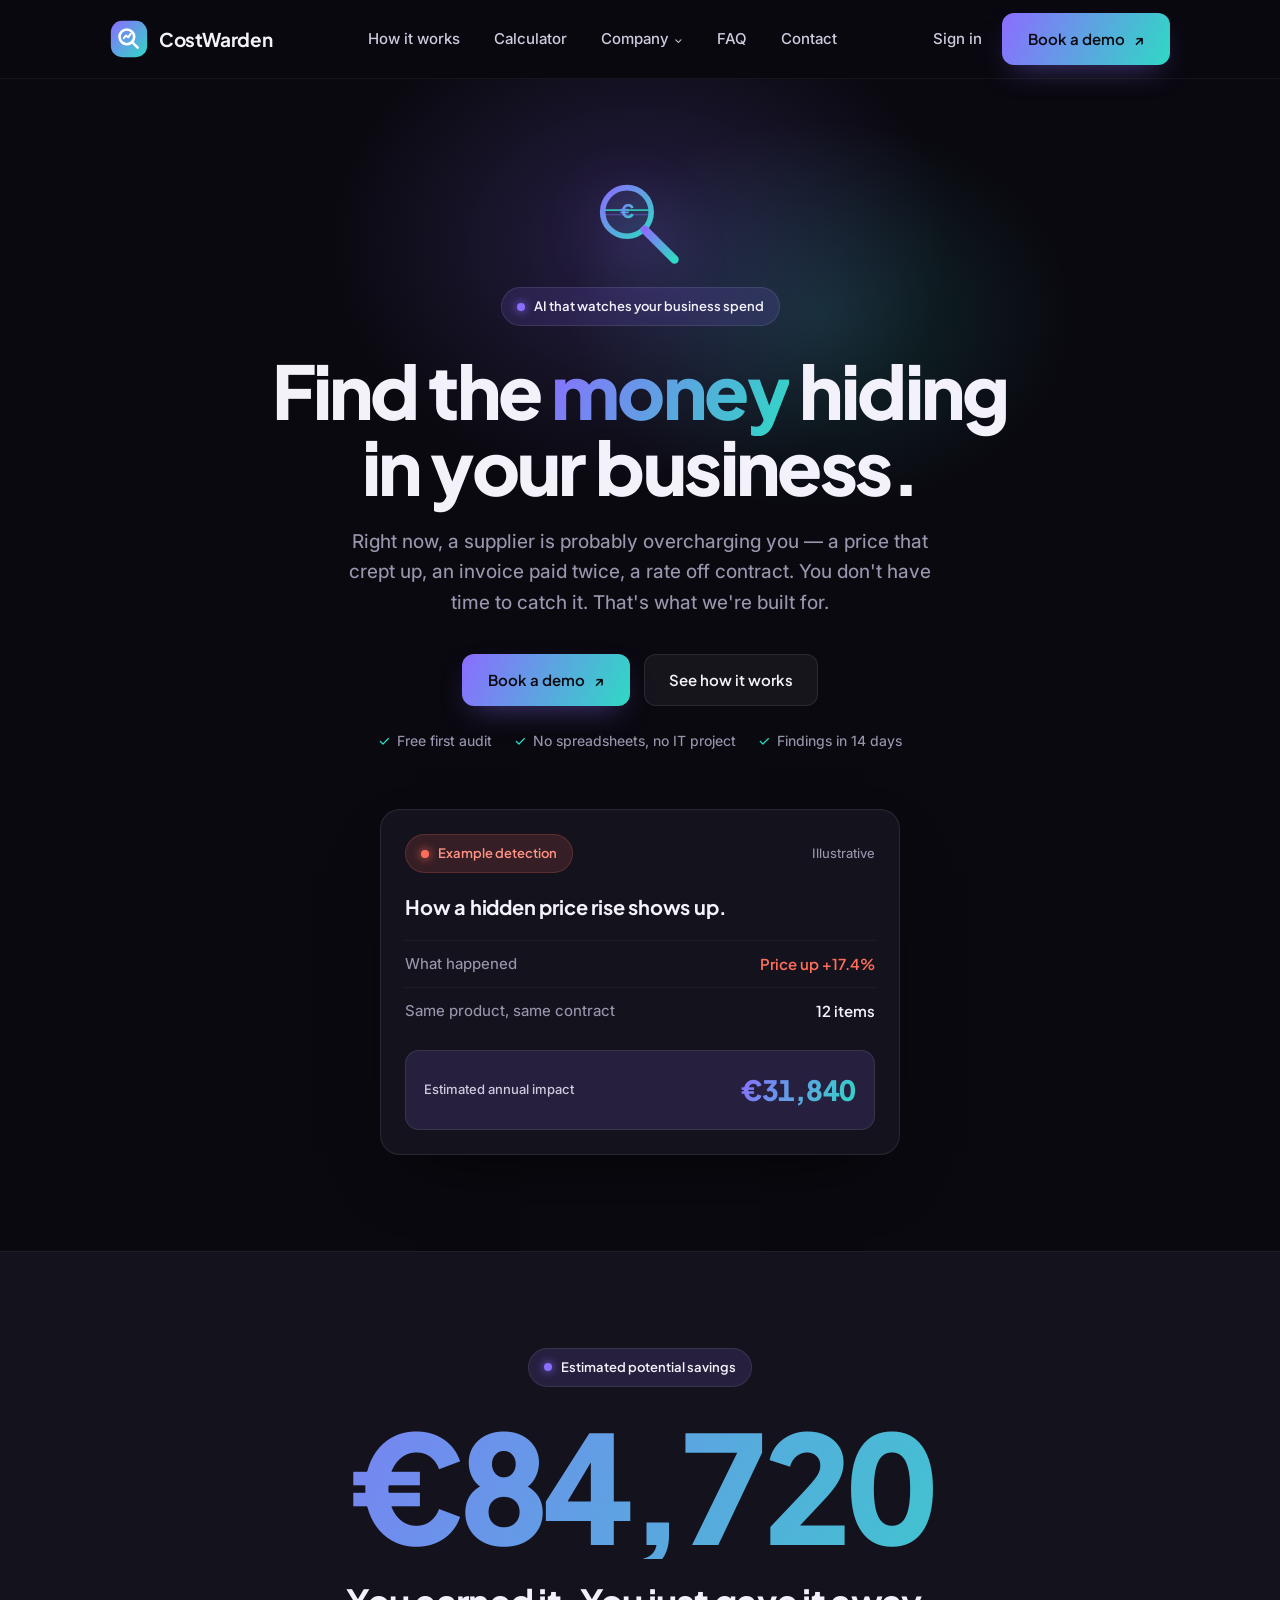
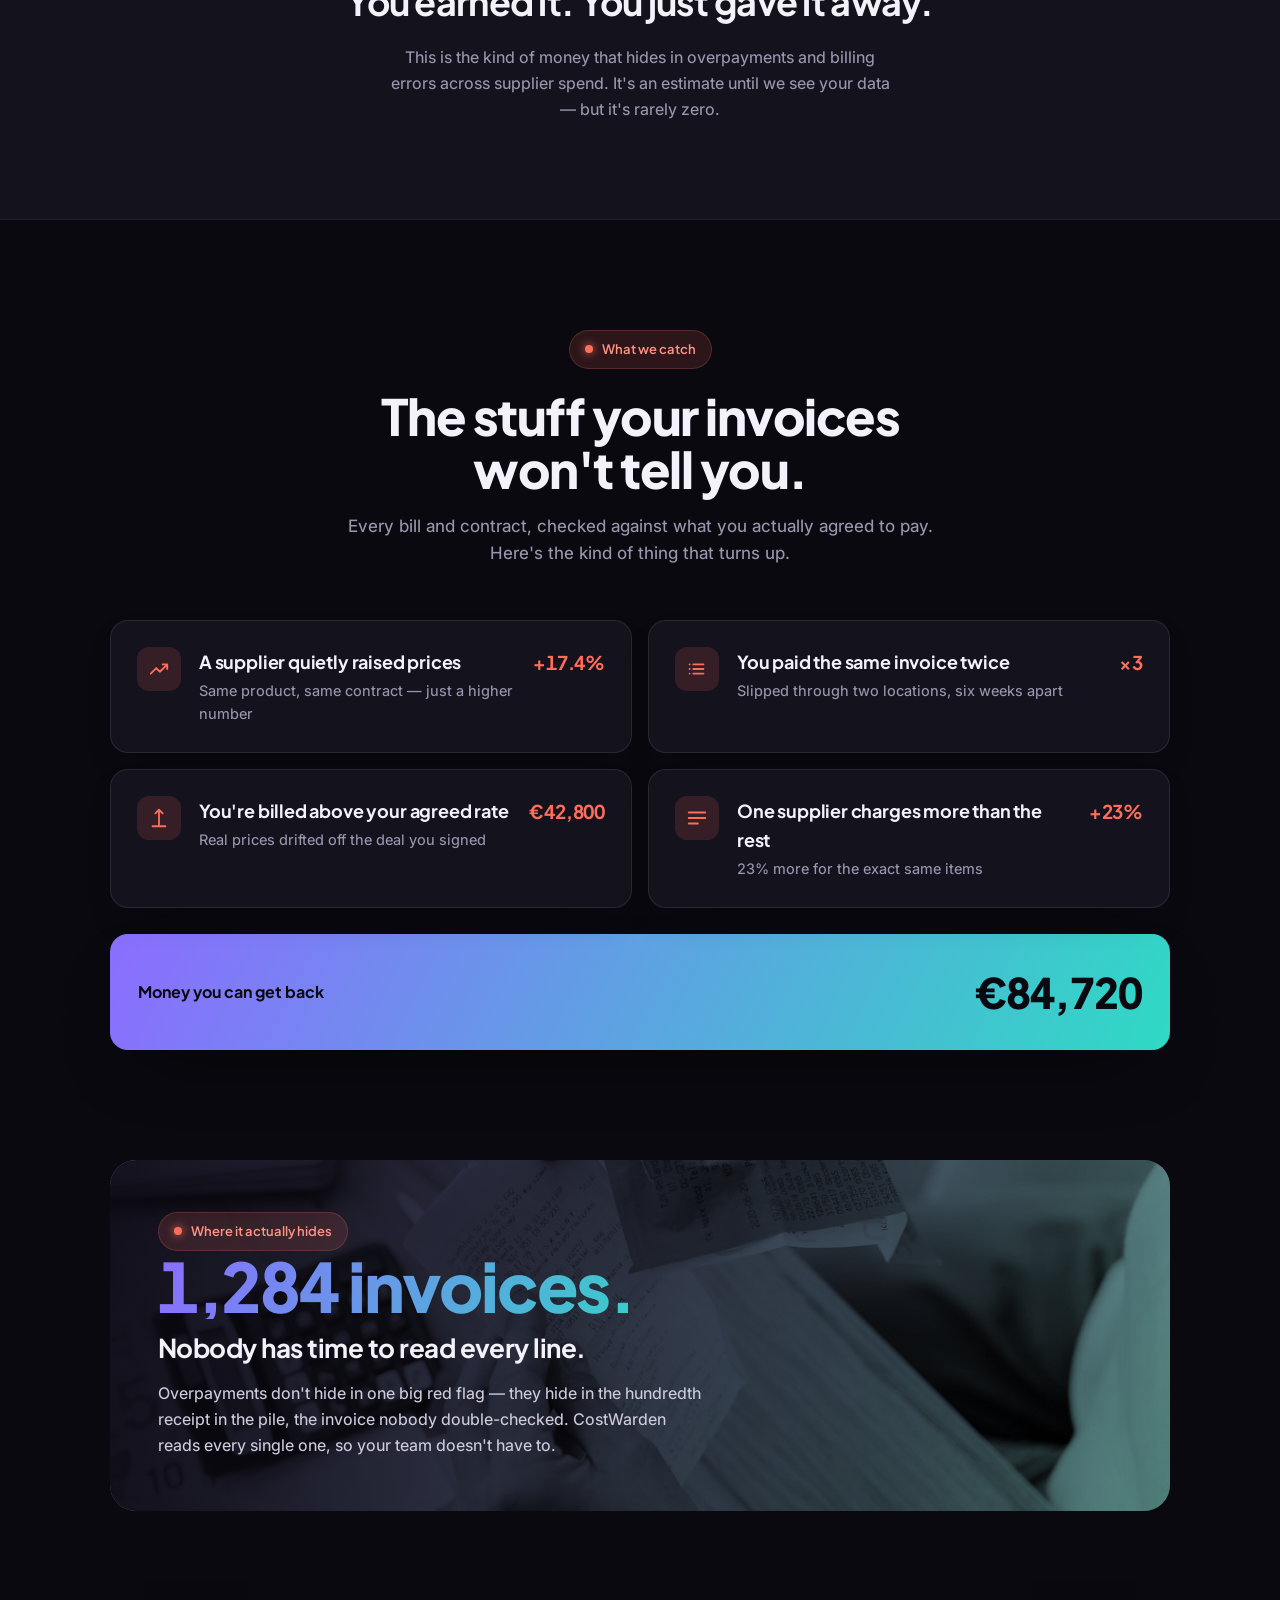
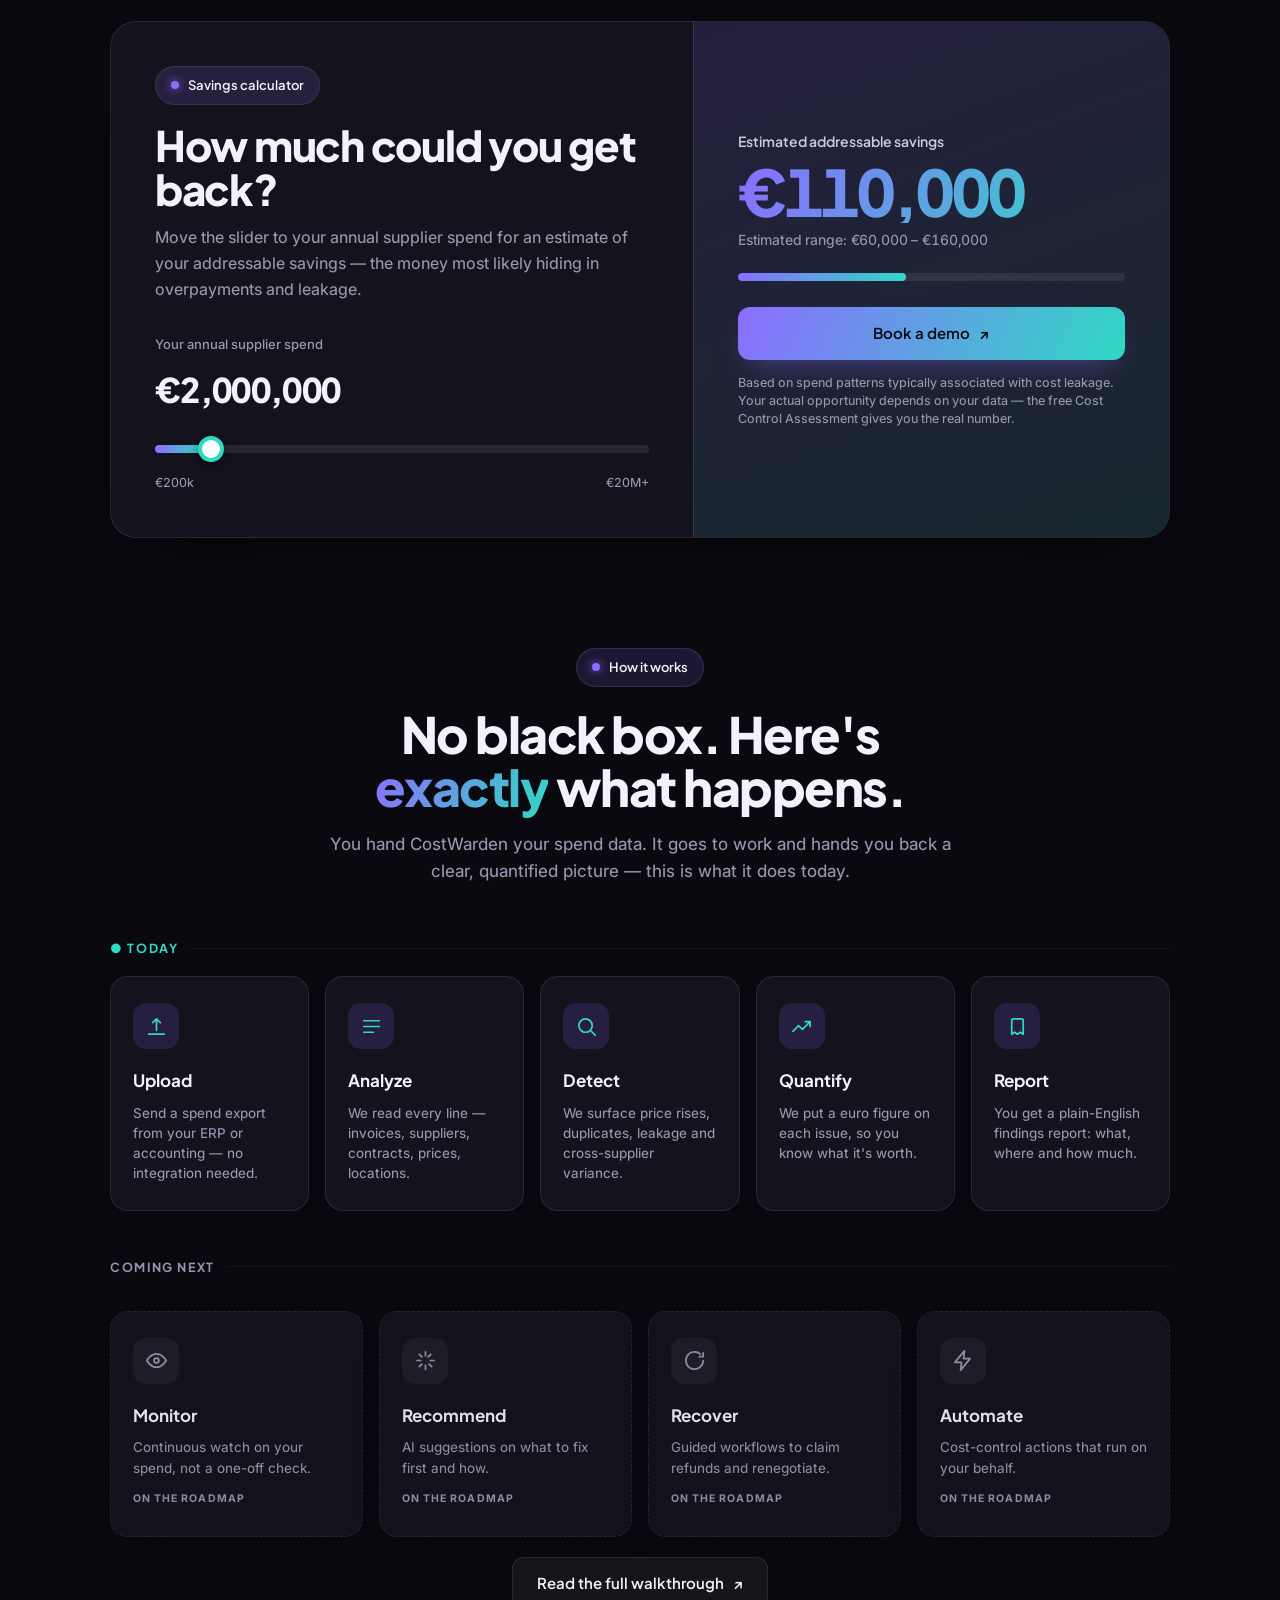
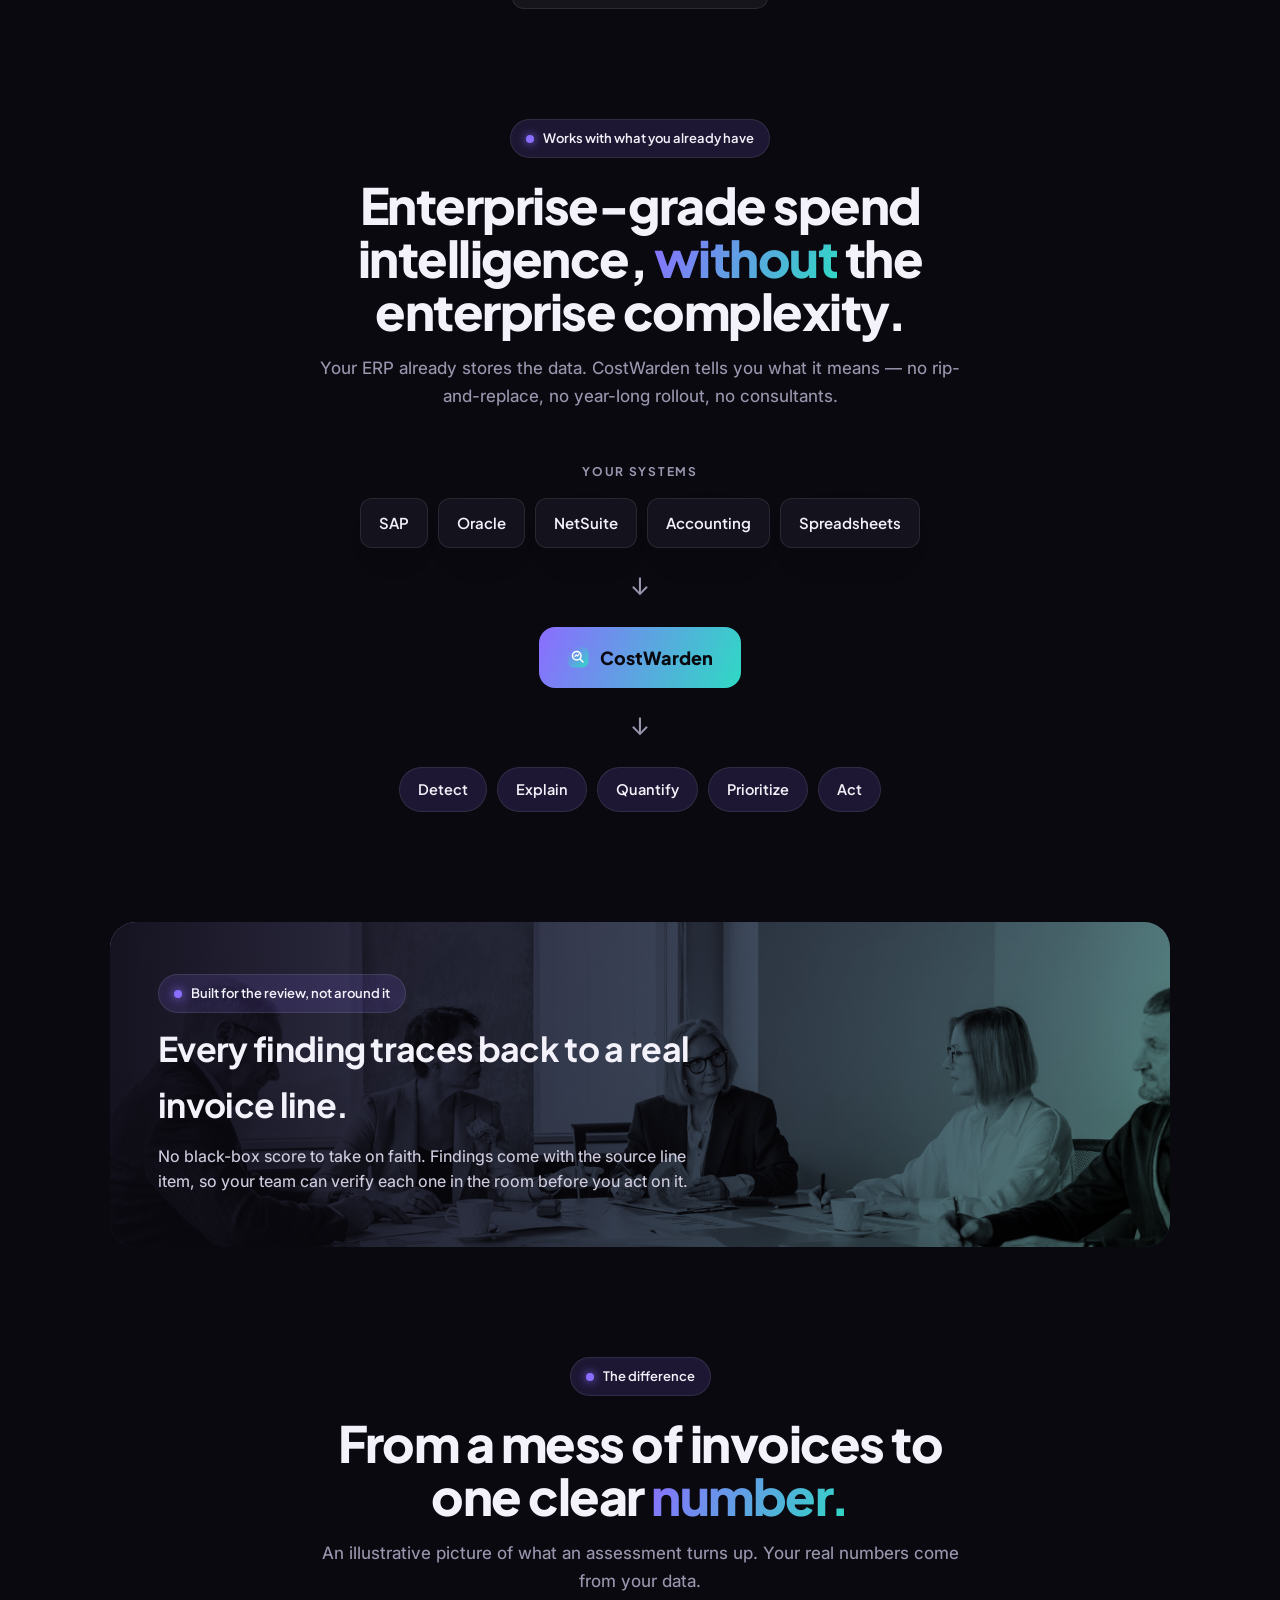
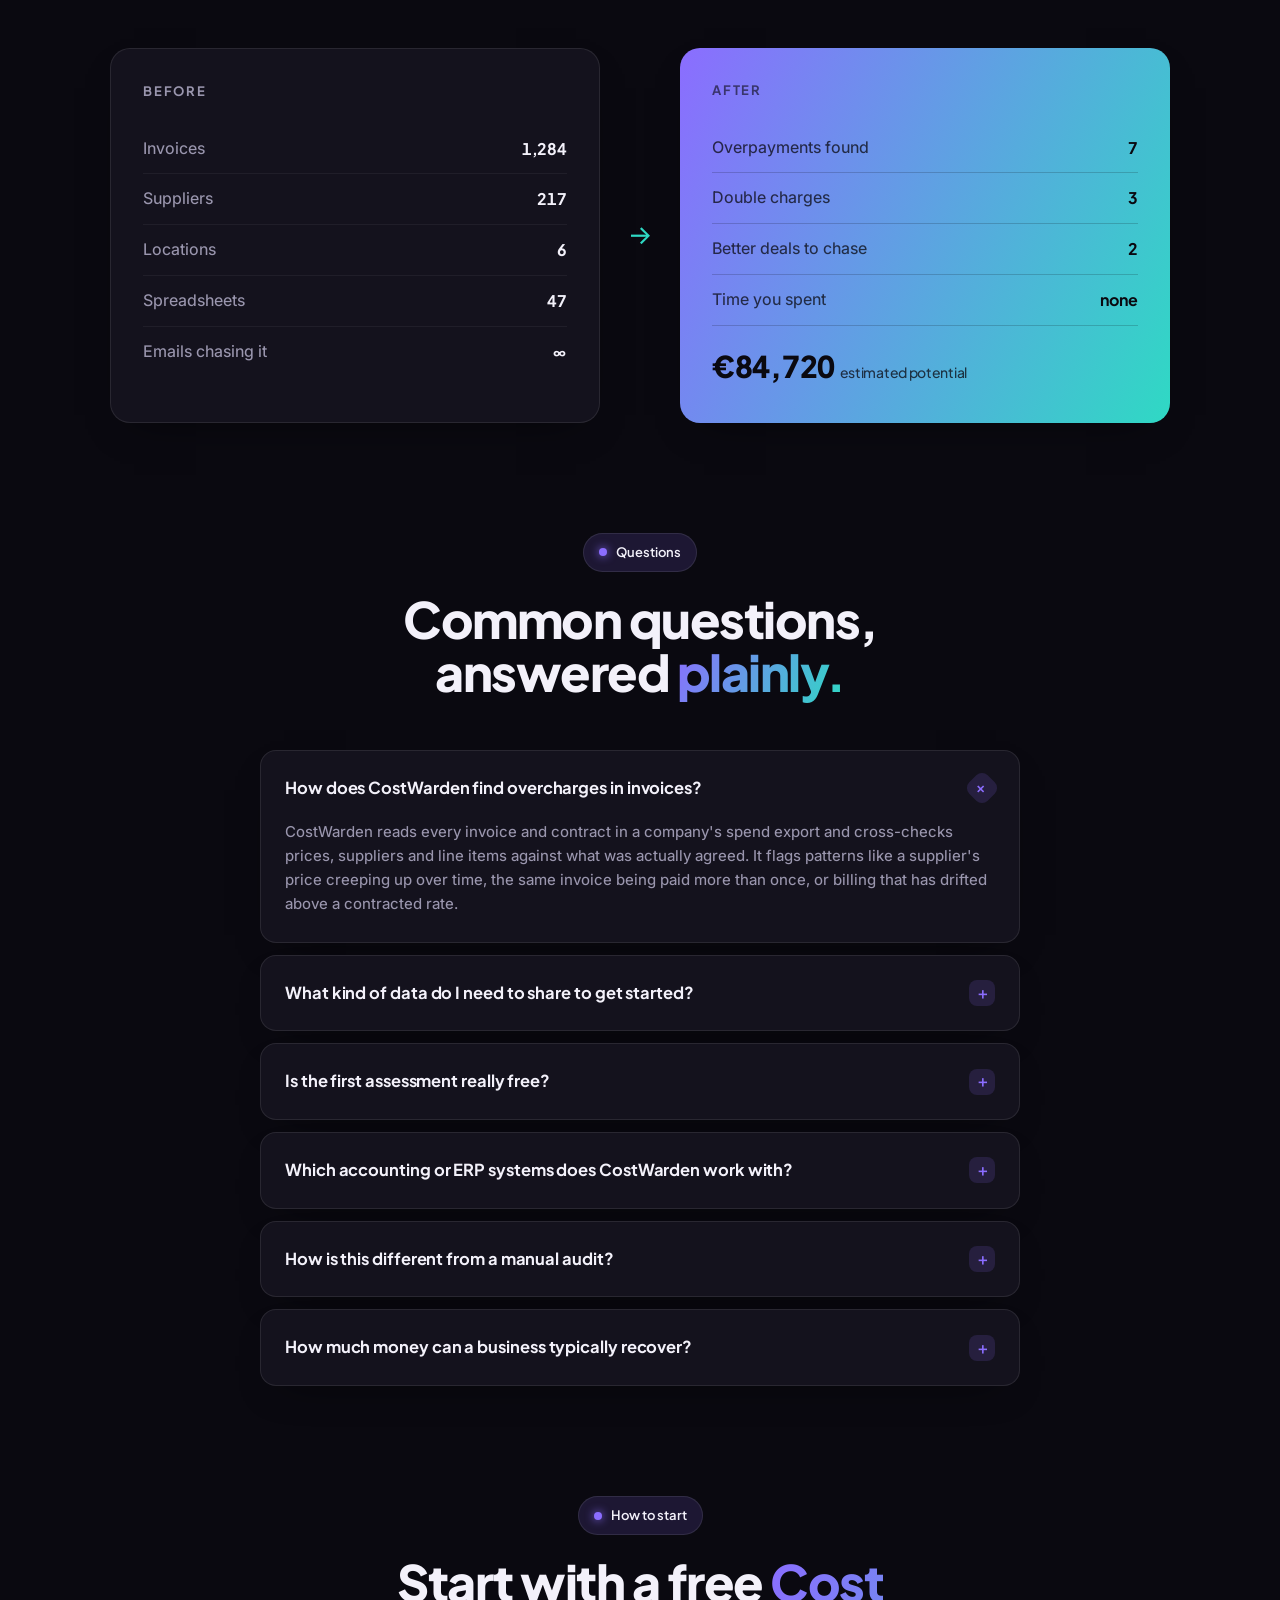
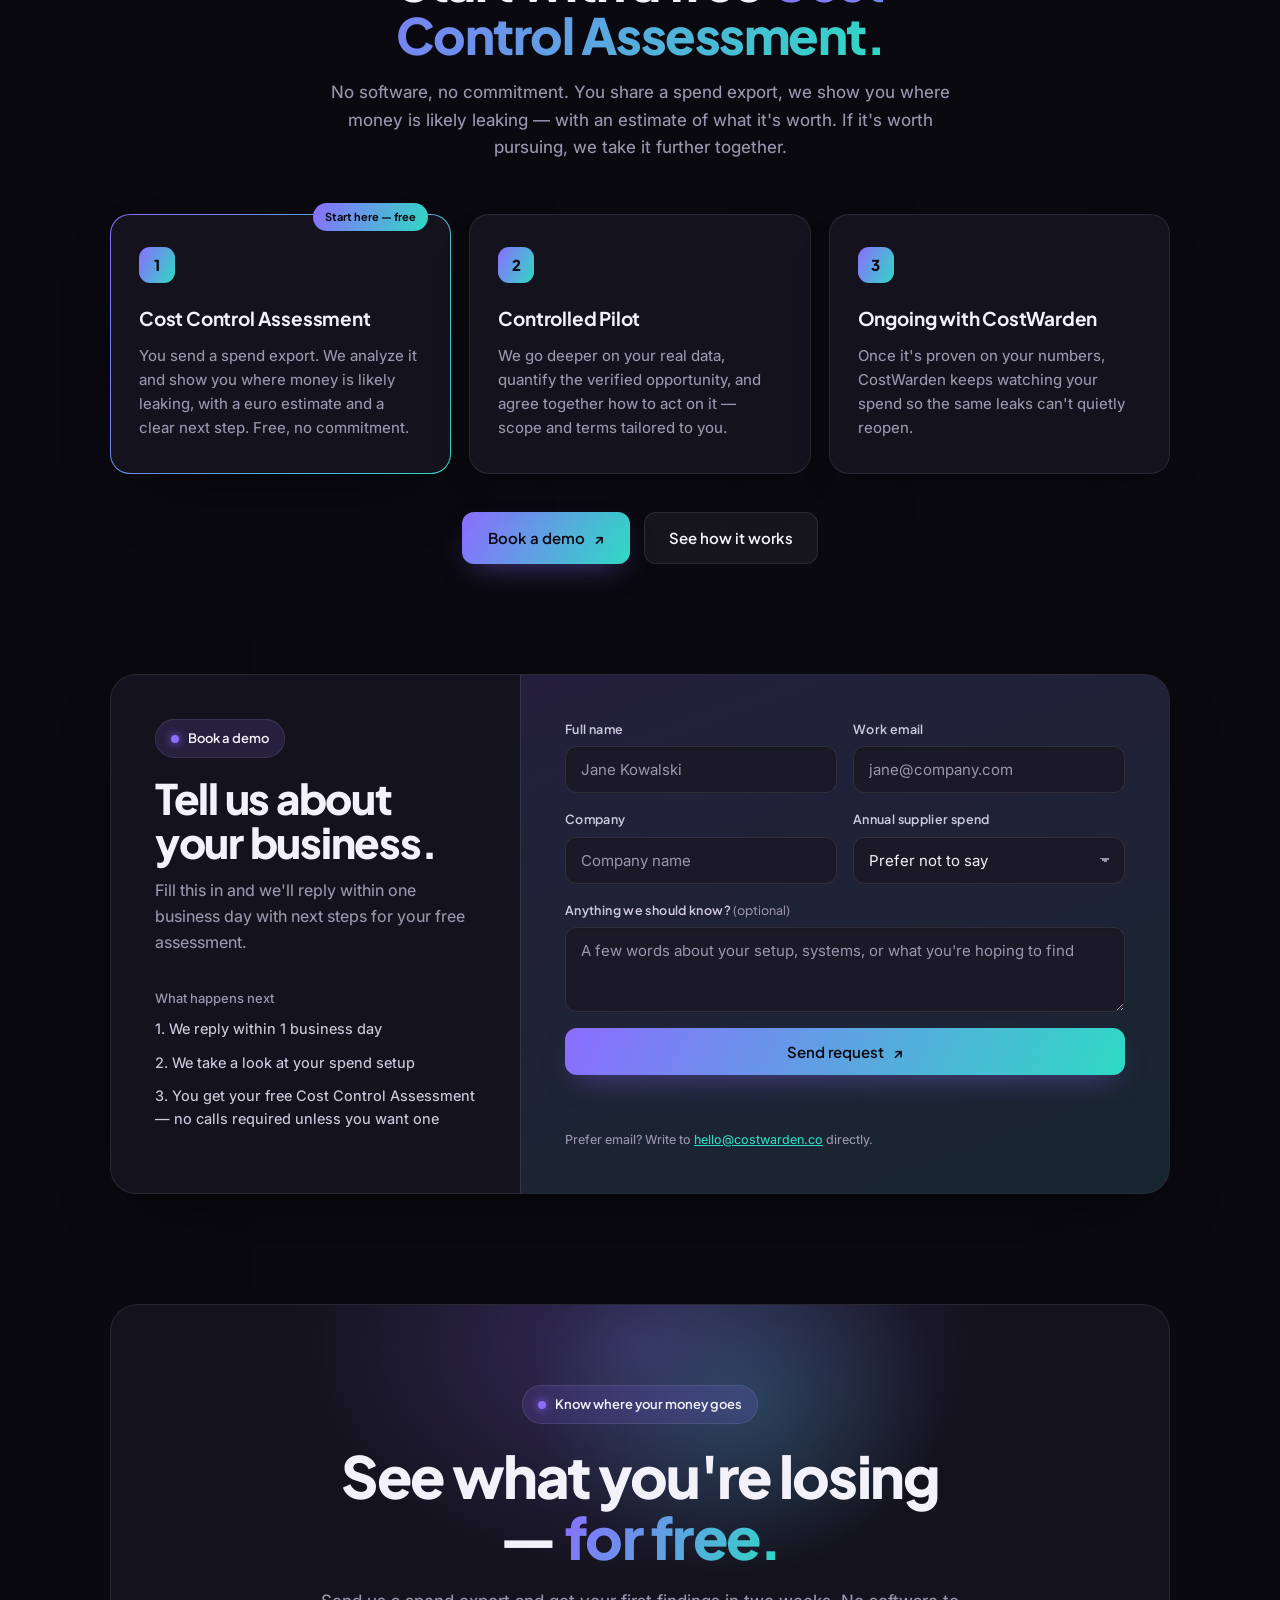
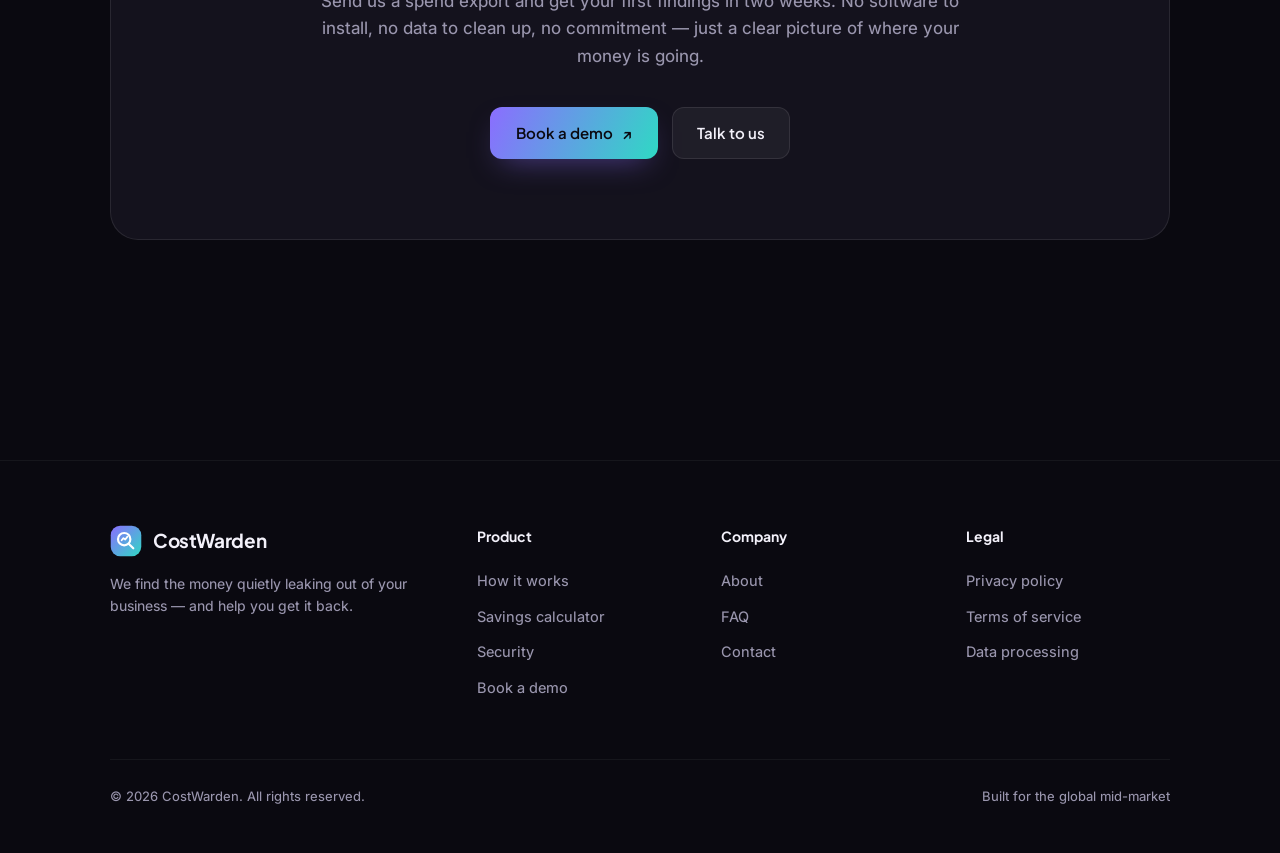
==== commit bfc63a86: "Update index.html" ====
--- a/index.html
+++ b/index.html
@@ -173,11 +173,10 @@
         <div class="nav-drop-menu" role="menu">
           <a href="/about/" role="menuitem">About us</a>
           <a href="/security/" role="menuitem">Security</a>
-          <a href="/contact/" role="menuitem">Contact</a>
         </div>
       </div>
       <a href="/#faq">FAQ</a>
-      <a href="/#book-demo">Book a demo</a>
+      <a href="/#contact">Contact</a>
     </div>
     <div class="nav-right">
       <a href="#" class="signin">Sign in</a>
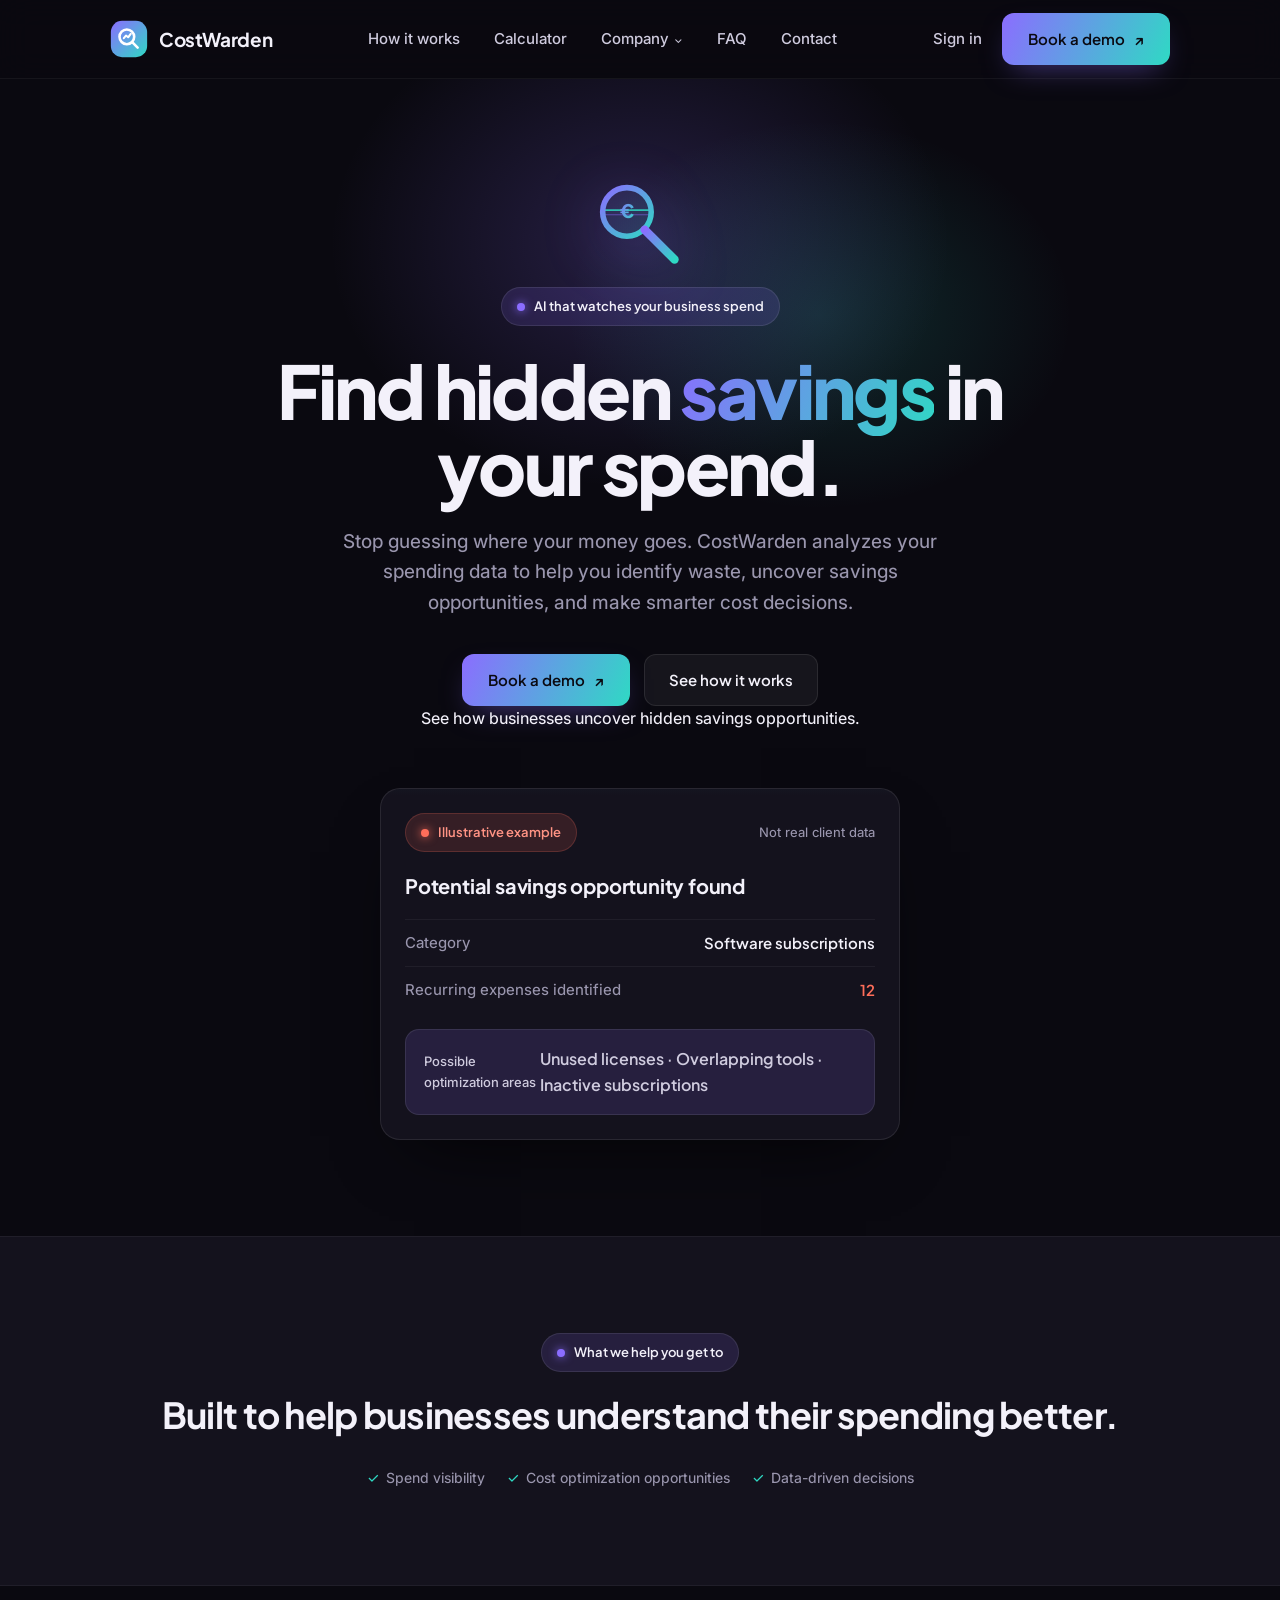
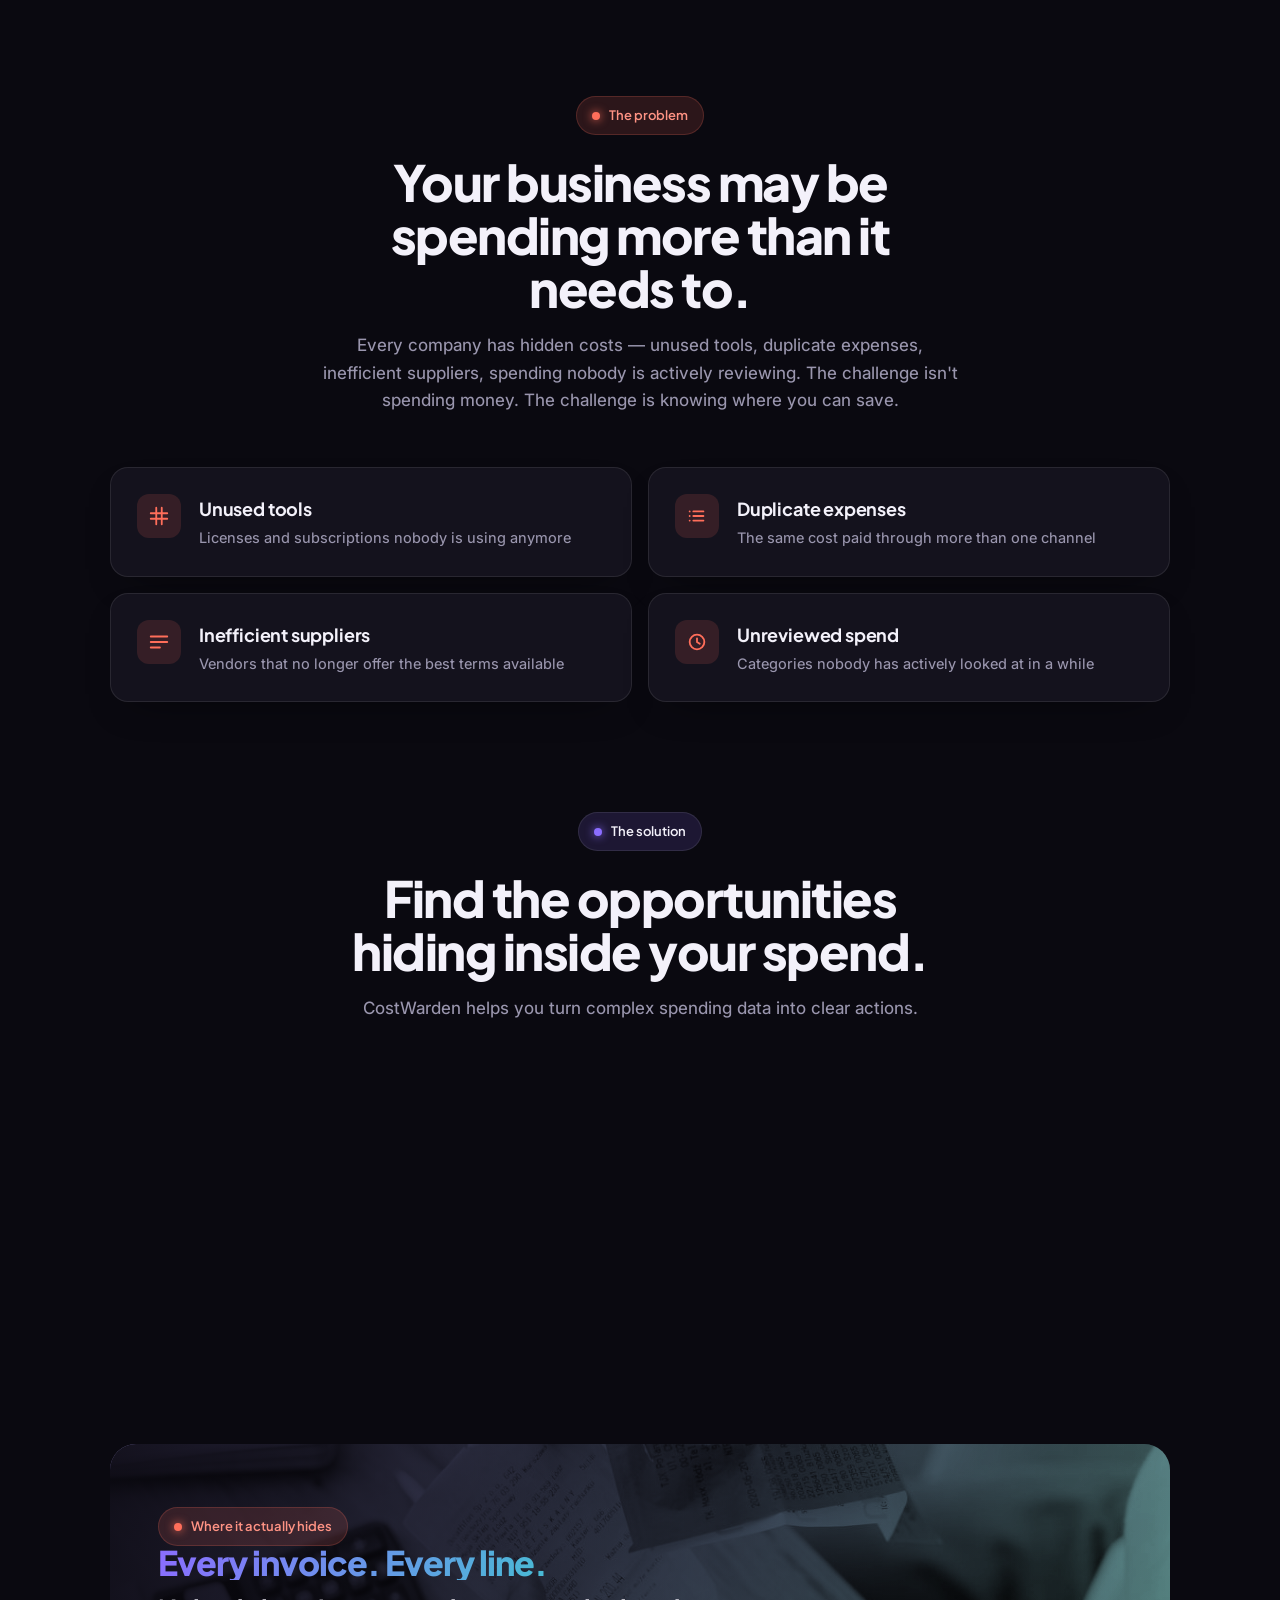
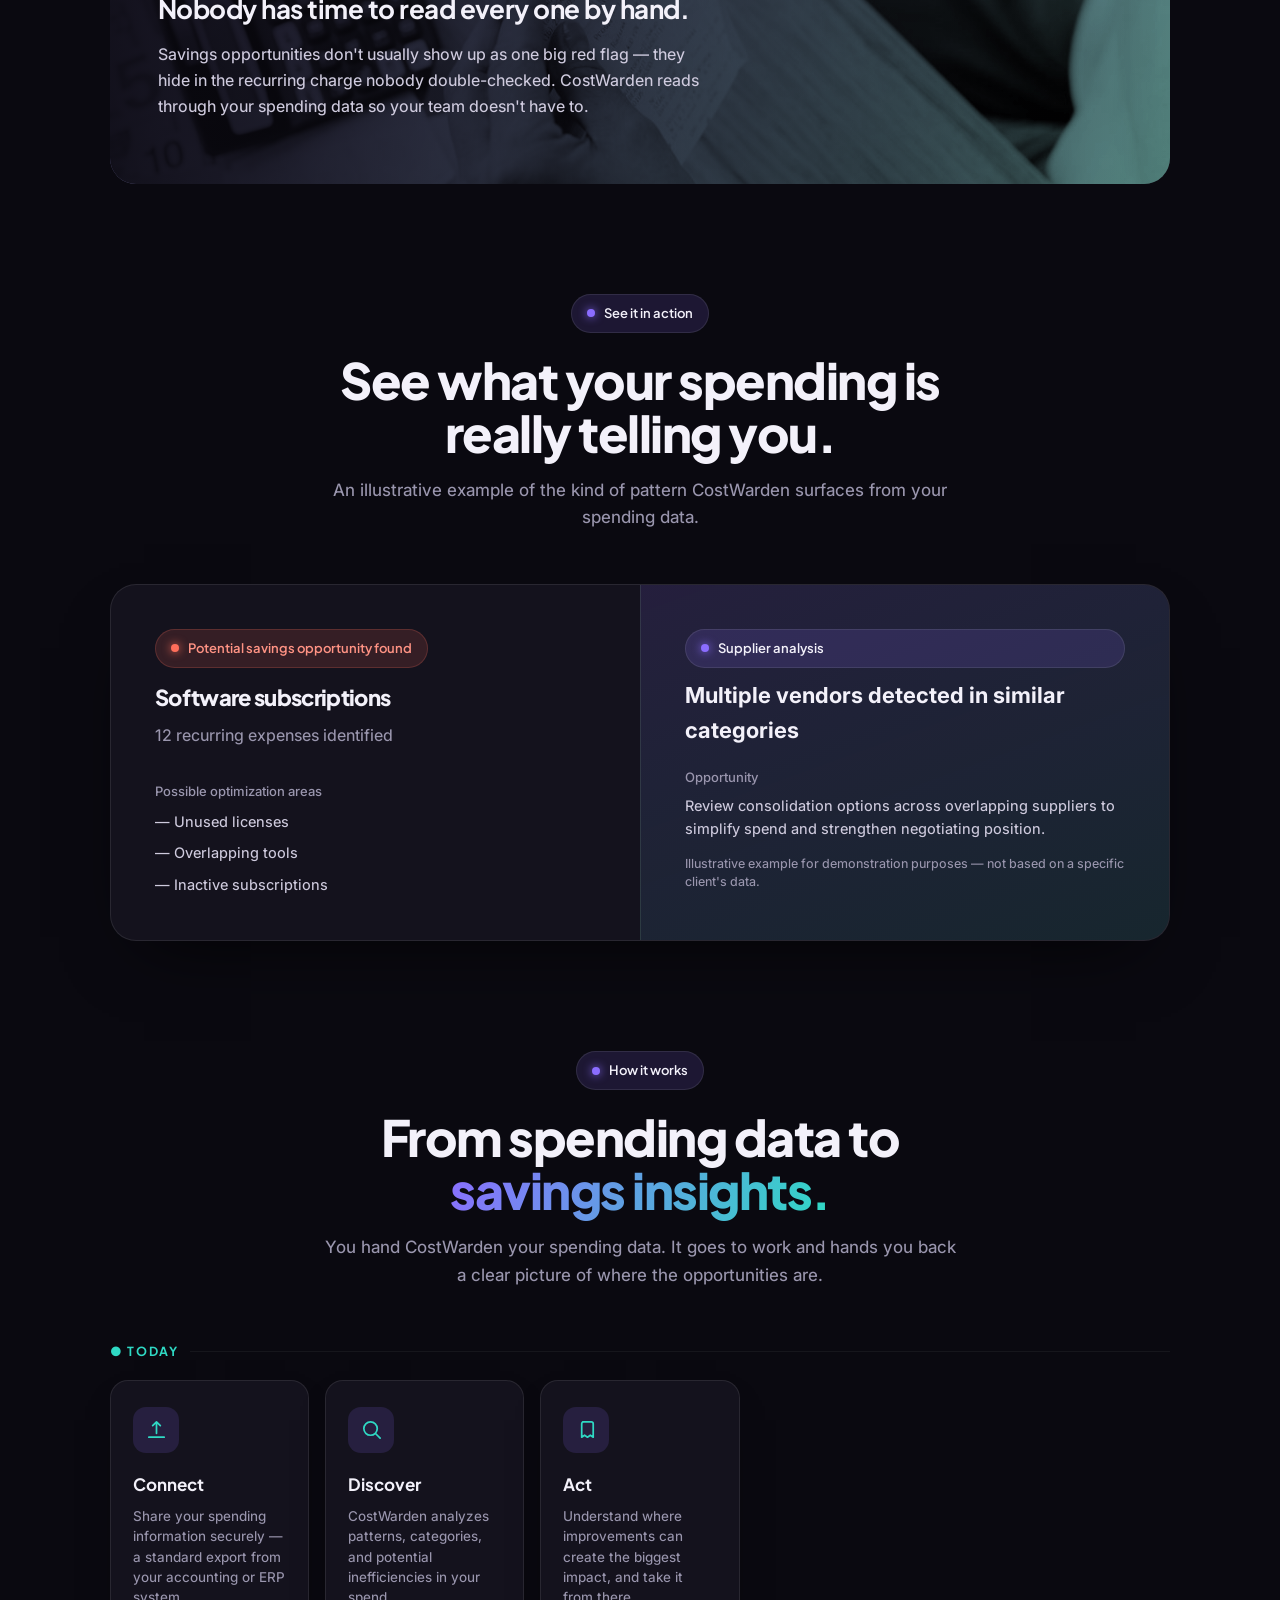
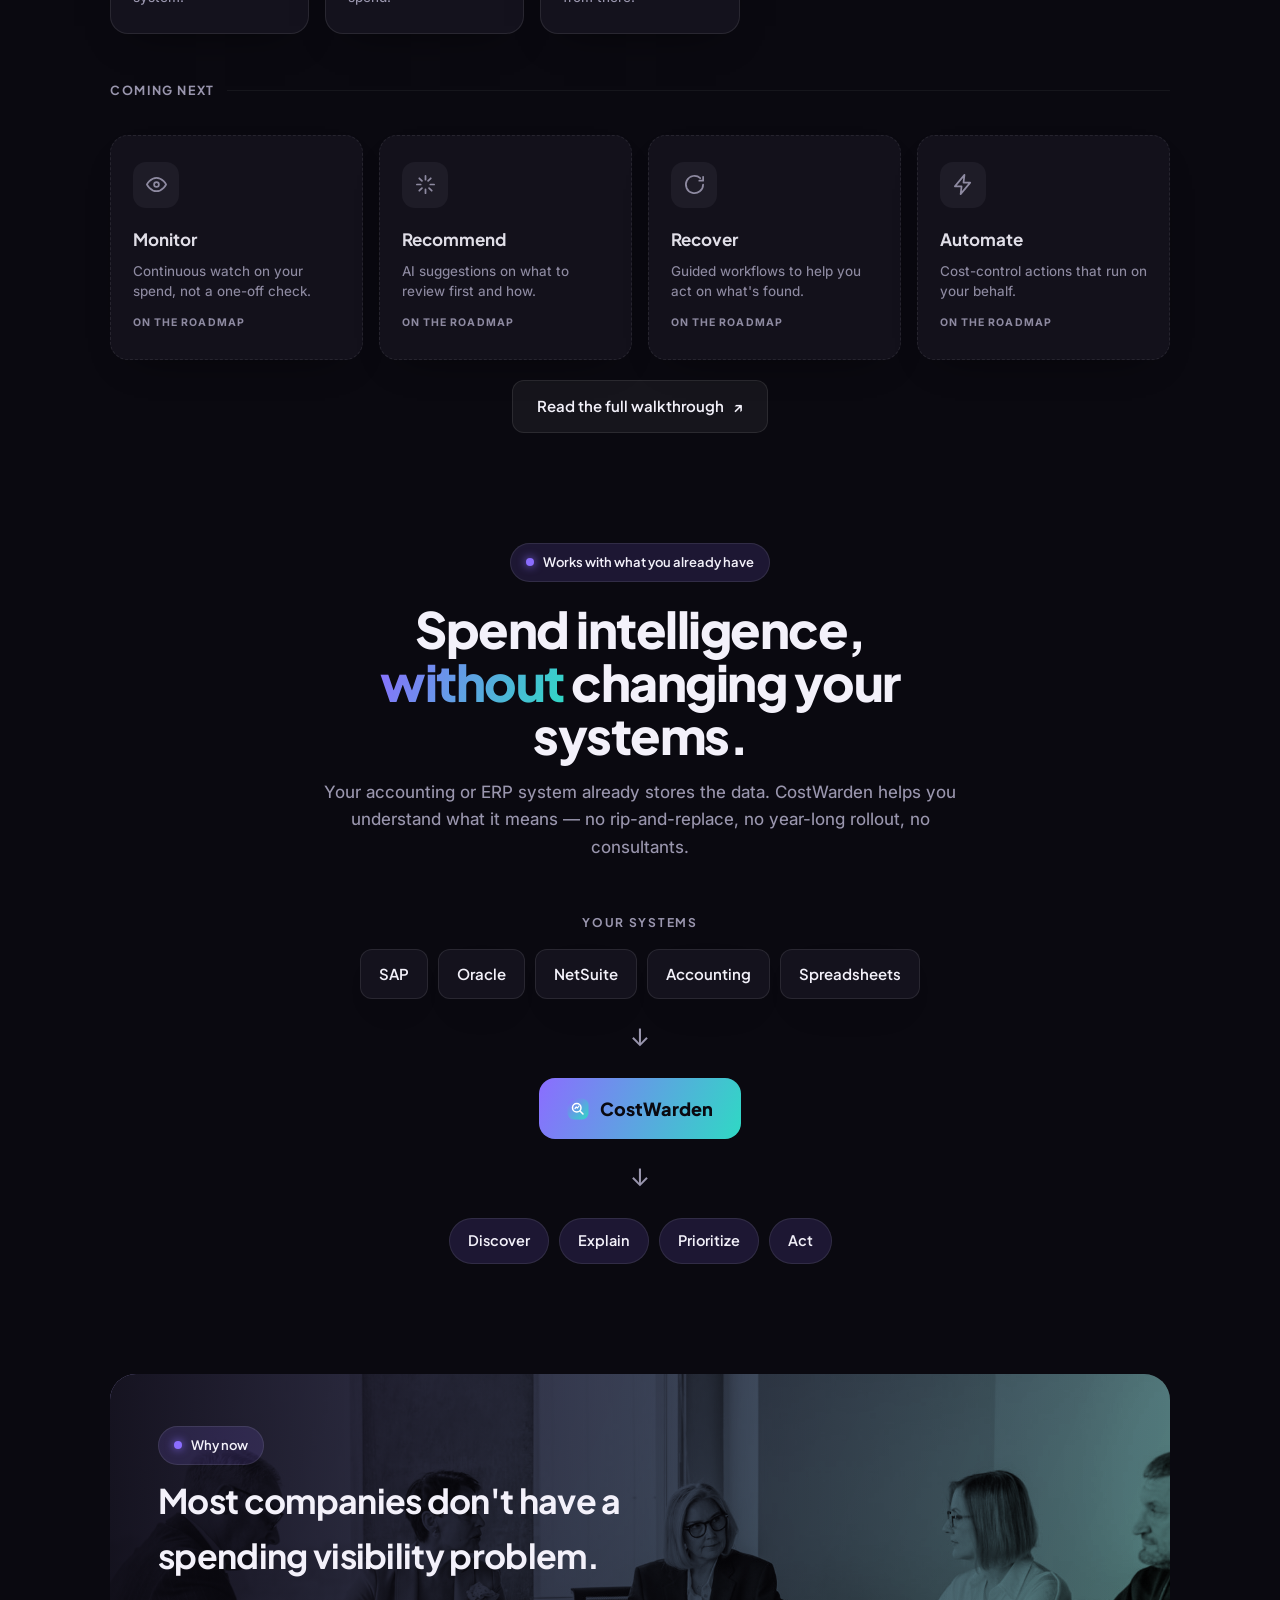
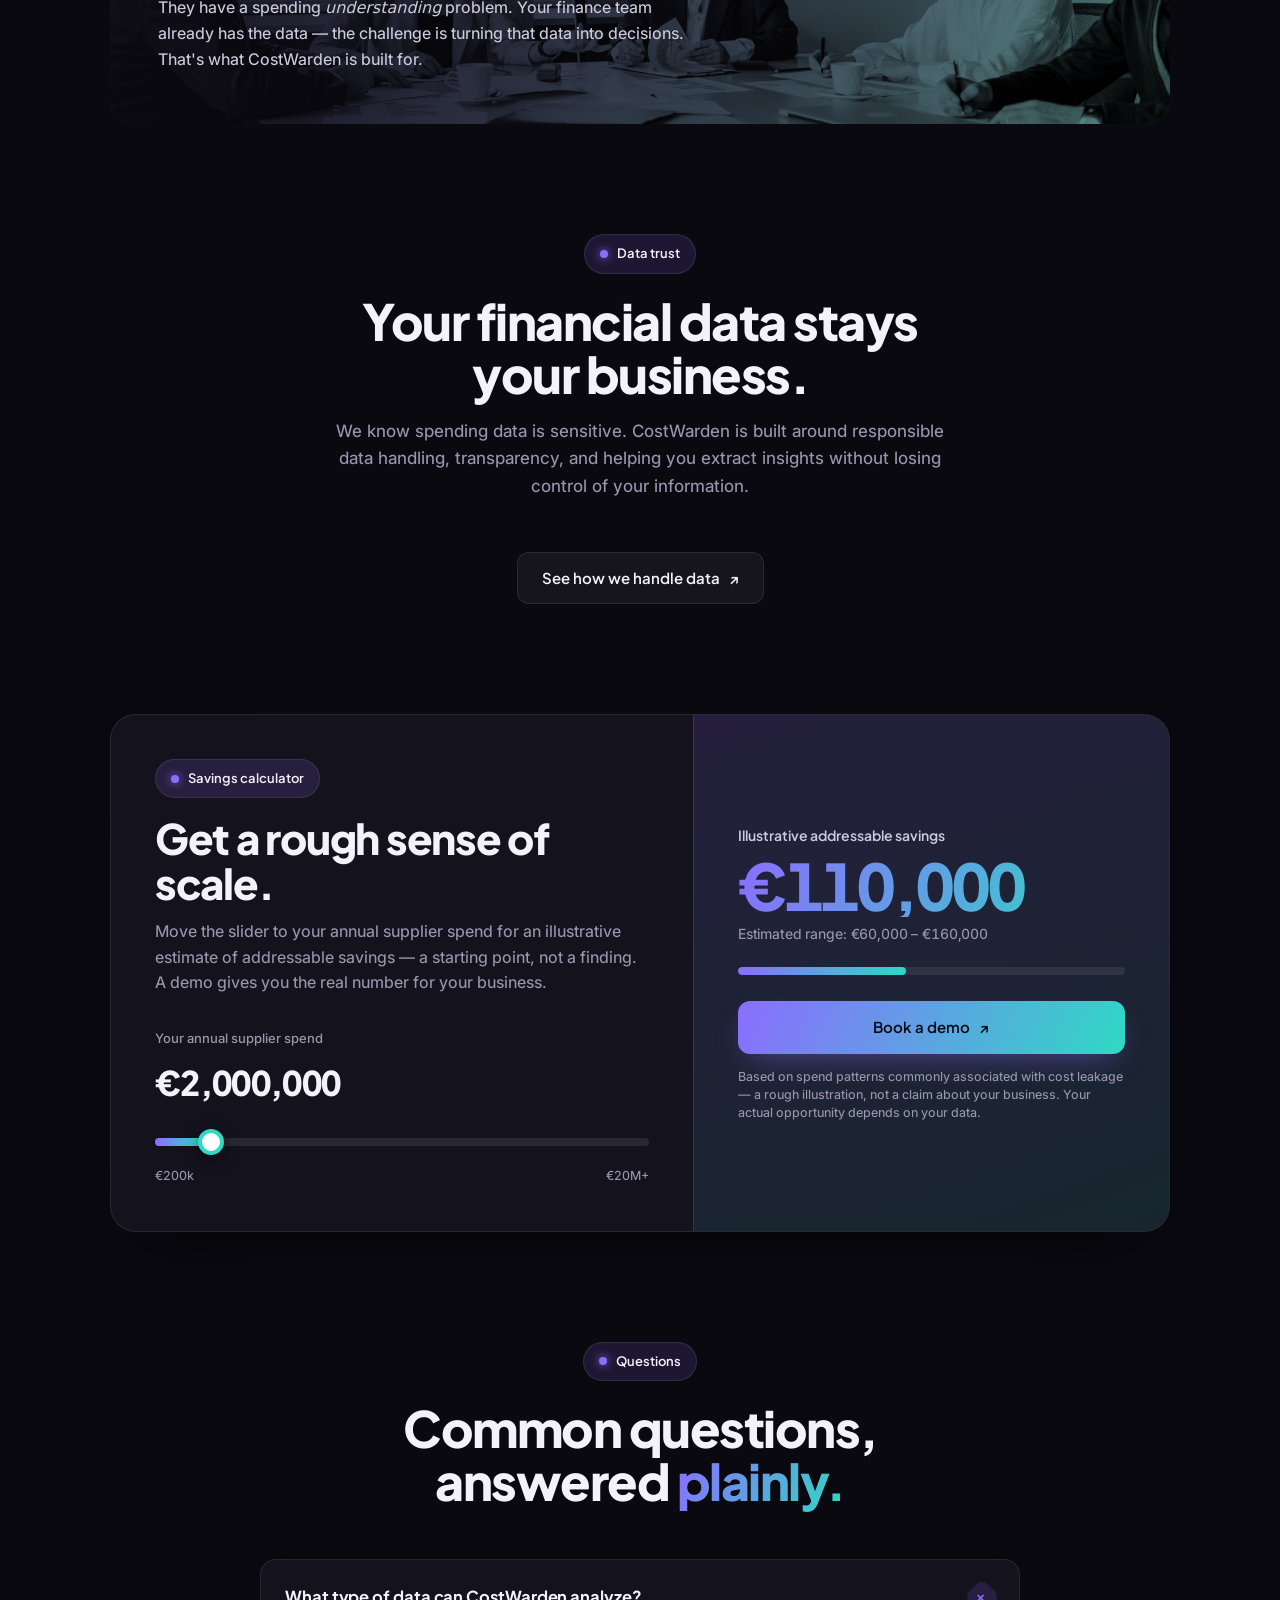
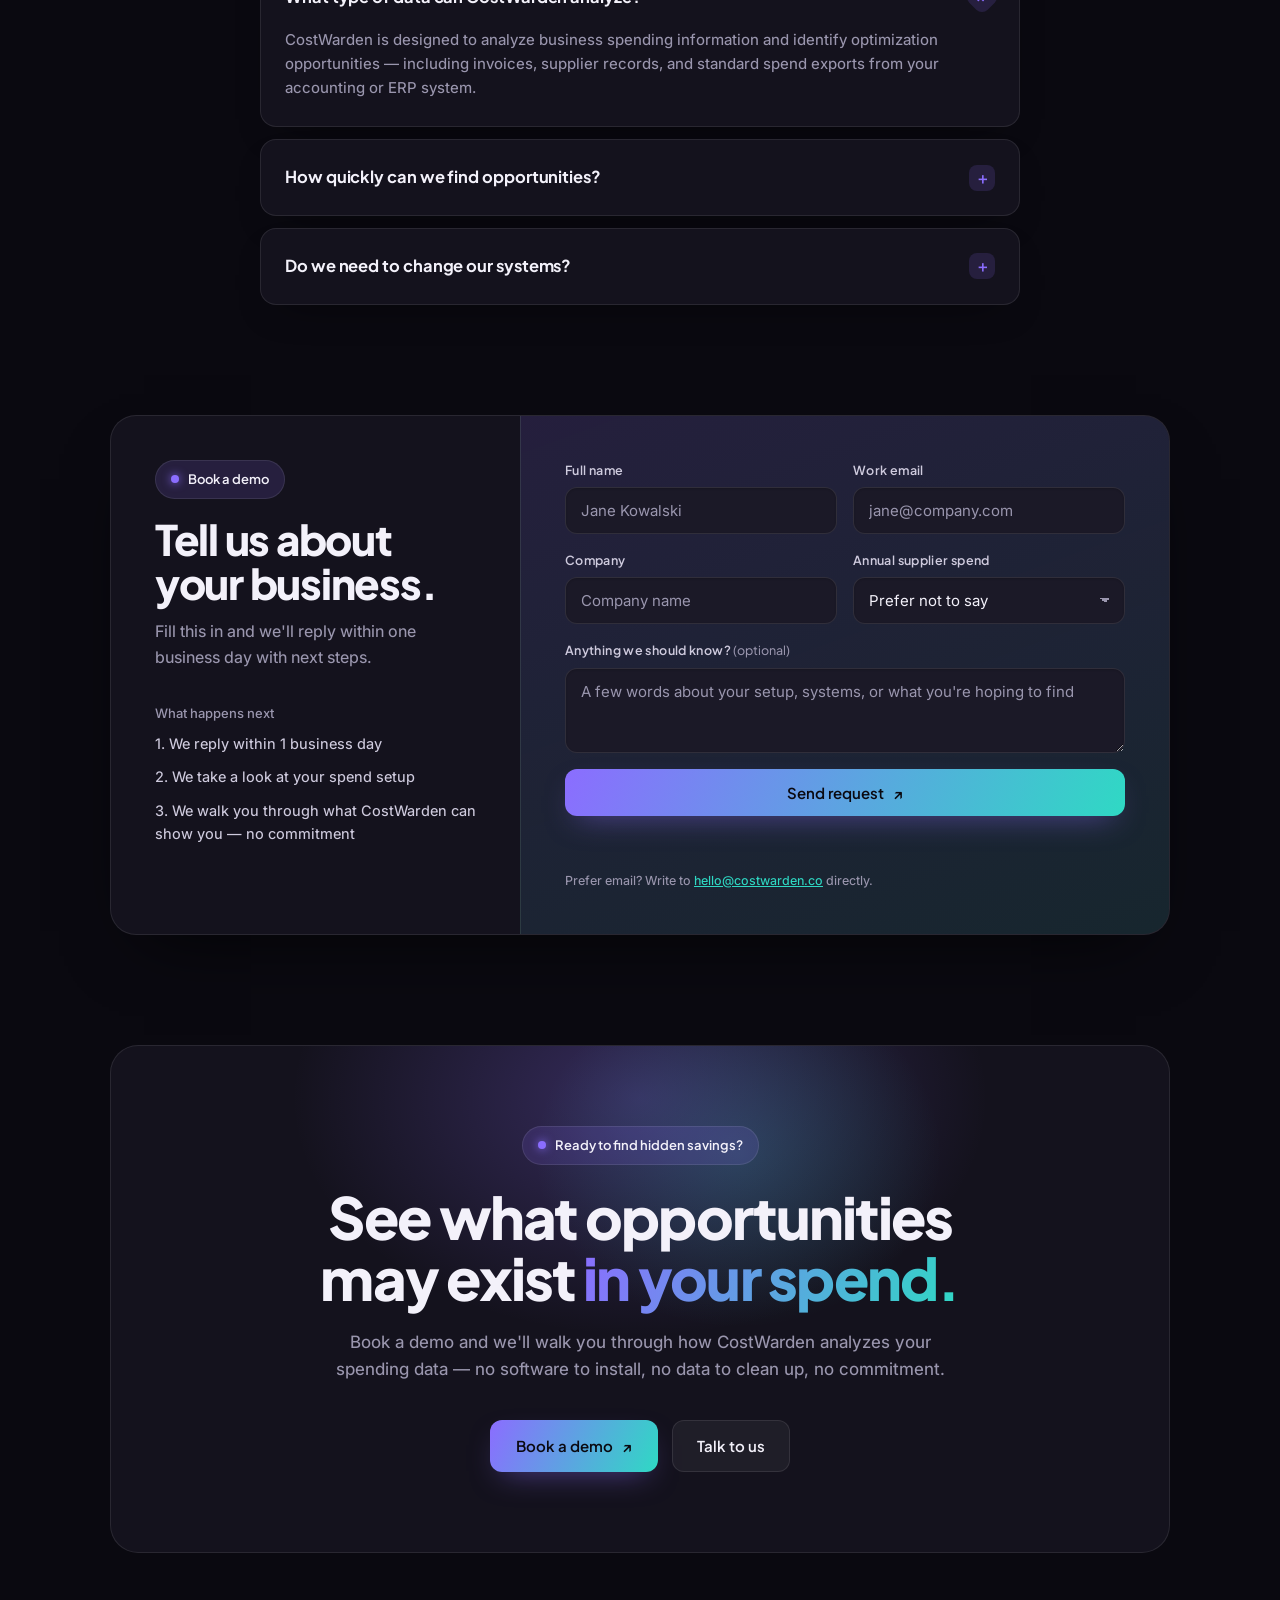
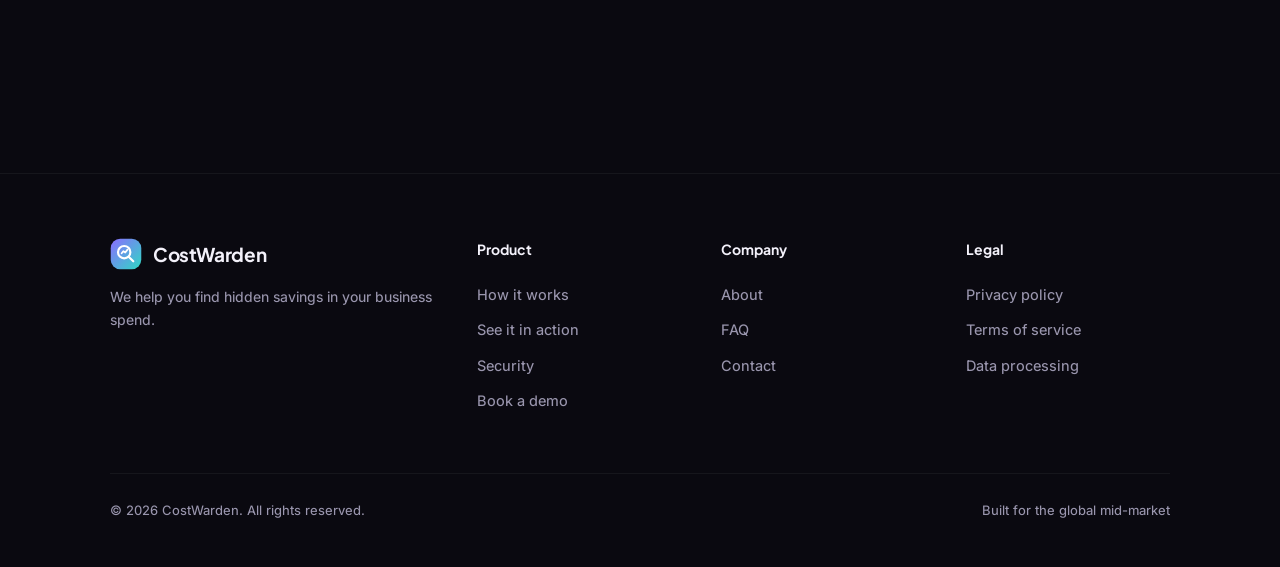
==== commit 81318a36: "Update index.html" ====
--- a/index.html
+++ b/index.html
@@ -4,9 +4,9 @@
 <meta charset="UTF-8">
 <meta name="viewport" content="width=device-width, initial-scale=1.0">
 
-<title>CostWarden — Find the Money Hiding in Your Business | AI Invoice Auditing</title>
-<meta name="description" content="CostWarden checks every invoice and supplier against your contracts to catch overpayments, duplicate charges and quiet price rises — then shows you exactly how much you can claw back. Free Cost Control Assessment.">
-<meta name="keywords" content="cost leakage detection, invoice audit software, duplicate invoice detection, supplier price monitoring, accounts payable audit, procurement savings, spend analysis software">
+<title>CostWarden — Find Hidden Savings in Your Spend | AI Spend Analysis</title>
+<meta name="description" content="CostWarden analyzes your spending data to help you identify waste, uncover savings opportunities and make smarter cost decisions — without changing your systems. Book a demo.">
+<meta name="keywords" content="spend analysis software, cost optimization, invoice audit software, supplier spend visibility, accounts payable audit, procurement savings, cost leakage detection">
 <link rel="canonical" href="https://costwarden.co/">
 <meta name="robots" content="index, follow, max-image-preview:large">
 <meta name="author" content="CostWarden">
@@ -17,19 +17,19 @@
 <meta property="og:site_name" content="CostWarden">
 <meta property="og:locale" content="en_US">
 <meta property="og:url" content="https://costwarden.co/">
-<meta property="og:title" content="CostWarden — Find the Money Hiding in Your Business">
-<meta property="og:description" content="AI that checks every invoice and supplier against your contracts to catch overpayments, duplicate charges and quiet price rises. Free Cost Control Assessment.">
+<meta property="og:title" content="CostWarden — Find Hidden Savings in Your Spend">
+<meta property="og:description" content="AI that analyzes your spending data to help you identify waste, uncover savings opportunities, and make smarter cost decisions. Book a demo.">
 <meta property="og:image" content="https://costwarden.co/assets/img/og-image.jpg">
 <meta property="og:image:width" content="1200">
 <meta property="og:image:height" content="630">
-<meta property="og:image:alt" content="CostWarden — Find the money hiding in your business">
+<meta property="og:image:alt" content="CostWarden — Find hidden savings in your business spend">
 
 <!-- Twitter / X card -->
 <meta name="twitter:card" content="summary_large_image">
-<meta name="twitter:title" content="CostWarden — Find the Money Hiding in Your Business">
-<meta name="twitter:description" content="AI that checks every invoice and supplier against your contracts to catch overpayments, duplicate charges and quiet price rises.">
+<meta name="twitter:title" content="CostWarden — Find Hidden Savings in Your Spend">
+<meta name="twitter:description" content="AI that analyzes your spending data to help you identify waste, uncover savings opportunities, and make smarter cost decisions.">
 <meta name="twitter:image" content="https://costwarden.co/assets/img/og-image.jpg">
-<meta name="twitter:image:alt" content="CostWarden — Find the money hiding in your business">
+<meta name="twitter:image:alt" content="CostWarden — Find hidden savings in your business spend">
 
 <!-- Icons -->
 <link rel="icon" href="/assets/icons/favicon.ico" sizes="any">
@@ -45,7 +45,8 @@
 
 <!-- Structured data: who we are, what the page is, and the questions it answers.
      This is what search engines AND AI answer engines (ChatGPT, Perplexity, Google AI Overviews,
-     Claude web search) read to understand and quote the page accurately. -->
+     Claude web search) read to understand and quote the page accurately.
+     NOTE: the FAQPage block below must always mirror the visible FAQ copy in <body> word for word. -->
 <script type="application/ld+json">
 {
   "@context": "https://schema.org",
@@ -54,7 +55,7 @@
   "name": "CostWarden",
   "url": "https://costwarden.co/",
   "logo": "https://costwarden.co/assets/icons/icon-512.png",
-  "description": "CostWarden is an AI-powered cost leakage detection tool that audits invoices, suppliers and contracts for overpayments, duplicate charges and undisclosed price rises.",
+  "description": "CostWarden is an AI-powered spend analysis tool that helps businesses identify wasteful spending and uncover cost-saving opportunities in their existing financial data.",
   "sameAs": []
 }
 </script>
@@ -75,16 +76,16 @@
   "@type": "SoftwareApplication",
   "name": "CostWarden",
   "applicationCategory": "BusinessApplication",
-  "applicationSubCategory": "Spend analysis and invoice auditing",
+  "applicationSubCategory": "Spend analysis and cost optimization",
   "operatingSystem": "Web",
   "url": "https://costwarden.co/",
-  "description": "CostWarden reads a company's spend export and flags overpayments, duplicate invoices, supplier price rises and off-contract billing, with a euro estimate for each finding.",
+  "description": "CostWarden analyzes a company's existing spending data to surface possible waste, duplicate or overlapping costs, and areas where optimization could have the biggest impact.",
   "offers": {
     "@type": "Offer",
-    "name": "Free Cost Control Assessment",
+    "name": "Demo",
     "price": "0",
     "priceCurrency": "EUR",
-    "description": "A free, no-commitment first assessment of a company's spend data, showing likely overpayments and their estimated value."
+    "description": "A free walkthrough of how CostWarden analyzes your spending data and what kind of savings opportunities it can surface."
   },
   "provider": { "@id": "https://costwarden.co/#organization" }
 }
@@ -96,50 +97,26 @@
   "mainEntity": [
     {
       "@type": "Question",
-      "name": "How does CostWarden find overcharges in invoices?",
+      "name": "What type of data can CostWarden analyze?",
       "acceptedAnswer": {
         "@type": "Answer",
-        "text": "CostWarden reads every invoice and contract in a company's spend export and cross-checks prices, suppliers and line items against what was actually agreed. It flags patterns like a supplier's price creeping up over time, the same invoice being paid more than once, or billing that has drifted above a contracted rate."
+        "text": "CostWarden is designed to analyze business spending information and identify optimization opportunities — including invoices, supplier records, and standard spend exports from your accounting or ERP system."
       }
     },
     {
       "@type": "Question",
-      "name": "What kind of data do I need to share to get started?",
+      "name": "How quickly can we find opportunities?",
       "acceptedAnswer": {
         "@type": "Answer",
-        "text": "A standard spend export from your ERP or accounting system — invoices, suppliers, and where available, contract rates. No integration or IT project is required to run the free assessment."
+        "text": "The timeline depends on the complexity of your spending data and the scope of the analysis. A demo will give you a realistic estimate for your specific setup."
       }
     },
     {
       "@type": "Question",
-      "name": "Is the first assessment really free?",
+      "name": "Do we need to change our systems?",
       "acceptedAnswer": {
         "@type": "Answer",
-        "text": "Yes. The Cost Control Assessment is free and comes with no commitment. CostWarden analyzes your spend export and shows you where money is likely leaking, with an estimated euro value for each finding."
-      }
-    },
-    {
-      "@type": "Question",
-      "name": "Which accounting or ERP systems does CostWarden work with?",
-      "acceptedAnswer": {
-        "@type": "Answer",
-        "text": "CostWarden works with spend exports from common ERP and accounting systems, including SAP, Oracle and NetSuite, as well as plain spreadsheet exports. No rip-and-replace or long rollout is required."
-      }
-    },
-    {
-      "@type": "Question",
-      "name": "How is this different from a manual audit?",
-      "acceptedAnswer": {
-        "@type": "Answer",
-        "text": "A manual audit samples a subset of invoices because reading everything by hand doesn't scale. CostWarden reads every line of every invoice, so smaller, easy-to-miss overpayments and duplicates are caught alongside larger ones."
-      }
-    },
-    {
-      "@type": "Question",
-      "name": "How much money can a business typically recover?",
-      "acceptedAnswer": {
-        "@type": "Answer",
-        "text": "It depends on the business, but addressable savings from overpayments and billing leakage are commonly estimated in the range of 3% to 8% of annual supplier spend. The free assessment gives an exact figure based on real data rather than an estimate."
+        "text": "No. CostWarden focuses on helping you understand your existing spending information, working with exports from the systems you already use — no rip-and-replace or IT project required."
       }
     }
   ]
@@ -210,78 +187,94 @@
         <text class="spark spark2" x="99" y="58" font-family="Plus Jakarta Sans,sans-serif" font-weight="800" font-size="11" fill="#8B6DFF">€</text>
       </svg>
       <span class="pill"><span class="dot"></span>AI that watches your business spend</span>
-      <h1>Find the <span class="grad-text">money</span> hiding in your business.</h1>
-      <p class="hero-sub">Right now, a supplier is probably overcharging you — a price that crept up, an invoice paid twice, a rate off contract. You don't have time to catch it. That's what we're built for.</p>
+      <h1>Find hidden <span class="grad-text">savings</span> in your spend.</h1>
+      <p class="hero-sub">Stop guessing where your money goes. CostWarden analyzes your spending data to help you identify waste, uncover savings opportunities, and make smarter cost decisions.</p>
       <div class="hero-cta">
         <a href="#book-demo" class="btn btn-grad">Book a demo <span class="ar">↗</span></a>
         <a href="#how" class="btn btn-soft">See how it works</a>
       </div>
-      <div class="hero-trust">
-        <span><span class="tk">✓</span> Free first audit</span>
-        <span><span class="tk">✓</span> No spreadsheets, no IT project</span>
-        <span><span class="tk">✓</span> Findings in 14 days</span>
-      </div>
+      <p class="hero-micro">See how businesses uncover hidden savings opportunities.</p>
     </div>
 
     <div class="finding">
       <div class="scan"></div>
       <div class="f-top">
-        <span class="pill leak"><span class="dot"></span>Example detection</span>
-        <span class="f-time">Illustrative</span>
-      </div>
-      <h3>How a hidden price rise shows up.</h3>
-      <div class="f-row"><span class="k">What happened</span><span class="v leak">Price up +17.4%</span></div>
-      <div class="f-row"><span class="k">Same product, same contract</span><span class="v">12 items</span></div>
+        <span class="pill leak"><span class="dot"></span>Illustrative example</span>
+        <span class="f-time">Not real client data</span>
+      </div>
+      <h3>Potential savings opportunity found</h3>
+      <div class="f-row"><span class="k">Category</span><span class="v">Software subscriptions</span></div>
+      <div class="f-row"><span class="k">Recurring expenses identified</span><span class="v leak">12</span></div>
       <div class="f-claim">
-        <span class="lbl">Estimated annual impact</span>
-        <span class="amt grad-text num">€31,840</span>
-      </div>
-    </div>
-  </section>
-
-  <!-- NUMBER BAND -->
+        <span class="lbl">Possible optimization areas</span>
+        <span class="amt" style="font-size:16px;font-weight:600;color:var(--ink-2)">Unused licenses · Overlapping tools · Inactive subscriptions</span>
+      </div>
+    </div>
+  </section>
+
+  <!-- TRUST STRIP -->
   <section class="band" id="results">
     <div class="wrap">
-      <span class="pill"><span class="dot"></span>Estimated potential savings</span>
-      <div class="bignum grad-text num" data-count="84720" data-prefix="€">€0</div>
-      <h2>You earned it. You just gave it away.</h2>
-      <p>This is the kind of money that hides in overpayments and billing errors across supplier spend. It's an estimate until we see your data — but it's rarely zero.</p>
-    </div>
-  </section>
-
-  <!-- ANOMALIES -->
+      <span class="pill"><span class="dot"></span>What we help you get to</span>
+      <h2>Built to help businesses understand their spending better.</h2>
+      <div class="hero-trust" style="justify-content:center;margin-top:22px">
+        <span><span class="tk">✓</span> Spend visibility</span>
+        <span><span class="tk">✓</span> Cost optimization opportunities</span>
+        <span><span class="tk">✓</span> Data-driven decisions</span>
+      </div>
+    </div>
+  </section>
+
+  <!-- PROBLEM -->
   <section class="section">
     <div class="wrap">
       <div class="sec-head center">
-        <span class="pill leak"><span class="dot"></span>What we catch</span>
-        <h2 class="big">The stuff your invoices won't tell you.</h2>
-        <p>Every bill and contract, checked against what you actually agreed to pay. Here's the kind of thing that turns up.</p>
+        <span class="pill leak"><span class="dot"></span>The problem</span>
+        <h2 class="big">Your business may be spending more than it needs to.</h2>
+        <p>Every company has hidden costs — unused tools, duplicate expenses, inefficient suppliers, spending nobody is actively reviewing. The challenge isn't spending money. The challenge is knowing where you can save.</p>
       </div>
       <div class="anoms" id="anoms">
         <div class="anom">
+          <div class="ai"><svg fill="none" viewBox="0 0 24 24" stroke-width="2"><path stroke-linecap="round" stroke-linejoin="round" d="M9 3v18M15 3v18M3 9h18M3 15h18"/></svg></div>
+          <div><div class="t">Unused tools</div><div class="d">Licenses and subscriptions nobody is using anymore</div></div>
+        </div>
+        <div class="anom">
+          <div class="ai"><svg fill="none" viewBox="0 0 24 24" stroke-width="2"><path stroke-linecap="round" stroke-linejoin="round" d="M8 7h11M8 12h11M8 17h11M4 7h.01M4 12h.01M4 17h.01"/></svg></div>
+          <div><div class="t">Duplicate expenses</div><div class="d">The same cost paid through more than one channel</div></div>
+        </div>
+        <div class="anom">
+          <div class="ai"><svg fill="none" viewBox="0 0 24 24" stroke-width="2"><path stroke-linecap="round" stroke-linejoin="round" d="M3 6h18M3 12h18M3 18h10"/></svg></div>
+          <div><div class="t">Inefficient suppliers</div><div class="d">Vendors that no longer offer the best terms available</div></div>
+        </div>
+        <div class="anom">
+          <div class="ai"><svg fill="none" viewBox="0 0 24 24" stroke-width="2"><circle cx="12" cy="12" r="8"/><path stroke-linecap="round" d="M12 8v4l3 2"/></svg></div>
+          <div><div class="t">Unreviewed spend</div><div class="d">Categories nobody has actively looked at in a while</div></div>
+        </div>
+      </div>
+    </div>
+  </section>
+
+  <!-- SOLUTION -->
+  <section class="section" style="padding-top:0">
+    <div class="wrap">
+      <div class="sec-head center">
+        <span class="pill"><span class="dot"></span>The solution</span>
+        <h2 class="big">Find the opportunities hiding inside your spend.</h2>
+        <p>CostWarden helps you turn complex spending data into clear actions.</p>
+      </div>
+      <div class="anoms">
+        <div class="anom">
+          <div class="ai"><svg fill="none" viewBox="0 0 24 24" stroke-width="2"><circle cx="11" cy="11" r="7"/><path stroke-linecap="round" d="M21 21l-4.3-4.3"/></svg></div>
+          <div><div class="t">Discover unnecessary costs</div><div class="d">Find spending areas that may no longer support your business goals</div></div>
+        </div>
+        <div class="anom">
           <div class="ai"><svg fill="none" viewBox="0 0 24 24" stroke-width="2"><path stroke-linecap="round" stroke-linejoin="round" d="M3 17l6-6 4 4 8-8m0 0h-5m5 0v5"/></svg></div>
-          <div><div class="t">A supplier quietly raised prices</div><div class="d">Same product, same contract — just a higher number</div></div>
-          <span class="flag num">+17.4%</span>
-        </div>
-        <div class="anom">
-          <div class="ai"><svg fill="none" viewBox="0 0 24 24" stroke-width="2"><path stroke-linecap="round" stroke-linejoin="round" d="M8 7h11M8 12h11M8 17h11M4 7h.01M4 12h.01M4 17h.01"/></svg></div>
-          <div><div class="t">You paid the same invoice twice</div><div class="d">Slipped through two locations, six weeks apart</div></div>
-          <span class="flag num">×3</span>
-        </div>
-        <div class="anom">
-          <div class="ai"><svg fill="none" viewBox="0 0 24 24" stroke-width="2"><path stroke-linecap="round" stroke-linejoin="round" d="M12 3v18m0-18l-4 4m4-4l4 4M5 21h14"/></svg></div>
-          <div><div class="t">You're billed above your agreed rate</div><div class="d">Real prices drifted off the deal you signed</div></div>
-          <span class="flag num">€42,800</span>
-        </div>
-        <div class="anom">
-          <div class="ai"><svg fill="none" viewBox="0 0 24 24" stroke-width="2"><path stroke-linecap="round" stroke-linejoin="round" d="M3 6h18M3 12h18M3 18h10"/></svg></div>
-          <div><div class="t">One supplier charges more than the rest</div><div class="d">23% more for the exact same items</div></div>
-          <span class="flag num">+23%</span>
-        </div>
-      </div>
-      <div class="anoms-foot">
-        <span class="l">Money you can get back</span>
-        <span class="s num">€84,720</span>
+          <div><div class="t">Identify savings opportunities</div><div class="d">Understand where optimization could have the biggest impact</div></div>
+        </div>
+        <div class="anom">
+          <div class="ai"><svg fill="none" viewBox="0 0 24 24" stroke-width="2"><path stroke-linecap="round" stroke-linejoin="round" d="M9 12l2 2 4-4m5 2a9 9 0 11-18 0 9 9 0 0118 0z"/></svg></div>
+          <div><div class="t">Make better decisions</div><div class="d">Move from assumptions to data-backed cost decisions</div></div>
+        </div>
       </div>
     </div>
   </section>
@@ -295,34 +288,40 @@
         <div class="vig"></div>
         <div class="pc">
           <span class="pill leak"><span class="dot"></span>Where it actually hides</span>
-          <div class="big-stat grad-text num">1,284 invoices.</div>
-          <h3>Nobody has time to read every line.</h3>
-          <p>Overpayments don't hide in one big red flag — they hide in the hundredth receipt in the pile, the invoice nobody double-checked. CostWarden reads every single one, so your team doesn't have to.</p>
-        </div>
-      </div>
-    </div>
-  </section>
-
-  <!-- CALCULATOR -->
+          <div class="big-stat grad-text num" style="font-size:clamp(24px,3.2vw,34px)">Every invoice. Every line.</div>
+          <h3>Nobody has time to read every one by hand.</h3>
+          <p>Savings opportunities don't usually show up as one big red flag — they hide in the recurring charge nobody double-checked. CostWarden reads through your spending data so your team doesn't have to.</p>
+        </div>
+      </div>
+    </div>
+  </section>
+
+  <!-- PRODUCT VISUAL -->
   <section class="section" id="calc" style="padding-top:0">
     <div class="wrap">
-      <div class="calc-card">
+      <div class="sec-head center">
+        <span class="pill"><span class="dot"></span>See it in action</span>
+        <h2 class="big">See what your spending is really telling you.</h2>
+        <p>An illustrative example of the kind of pattern CostWarden surfaces from your spending data.</p>
+      </div>
+      <div class="calc-card" style="grid-template-columns:1fr 1fr">
         <div class="calc-left">
-          <span class="pill"><span class="dot"></span>Savings calculator</span>
-          <h2>How much could you get back?</h2>
-          <p>Move the slider to your annual supplier spend for an estimate of your addressable savings — the money most likely hiding in overpayments and leakage.</p>
-          <div class="calc-lbl">Your annual supplier spend</div>
-          <div class="calc-val num" id="spendVal">€2,000,000</div>
-          <input type="range" id="spend" min="200000" max="20000000" step="100000" value="2000000" aria-label="Annual supplier spend">
-          <div class="calc-scale"><span>€200k</span><span>€20M+</span></div>
-        </div>
-        <div class="calc-right">
-          <span class="calc-r-lbl">Estimated addressable savings</span>
-          <div class="calc-result grad-text num" id="saveVal">€110,000</div>
-          <div class="calc-range num" id="saveRange">Estimated range: €60,000 – €160,000</div>
-          <div class="calc-barwrap"><div class="calc-bar" id="saveBar"></div></div>
-          <a href="#book-demo" class="btn btn-grad">Book a demo <span class="ar">↗</span></a>
-          <p class="calc-note">Based on spend patterns typically associated with cost leakage. Your actual opportunity depends on your data — the free Cost Control Assessment gives you the real number.</p>
+          <span class="pill leak"><span class="dot"></span>Potential savings opportunity found</span>
+          <h2 style="font-size:22px">Software subscriptions</h2>
+          <p>12 recurring expenses identified</p>
+          <div class="calc-lbl" style="margin-top:18px">Possible optimization areas</div>
+          <ul style="list-style:none;display:flex;flex-direction:column;gap:8px;margin-top:8px;font-size:14.5px;color:var(--ink-2)">
+            <li>— Unused licenses</li>
+            <li>— Overlapping tools</li>
+            <li>— Inactive subscriptions</li>
+          </ul>
+        </div>
+        <div class="calc-right" style="justify-content:flex-start">
+          <span class="pill"><span class="dot"></span>Supplier analysis</span>
+          <h2 style="font-size:22px;margin-top:10px">Multiple vendors detected in similar categories</h2>
+          <div class="calc-lbl" style="margin-top:18px">Opportunity</div>
+          <p style="font-size:14.5px;color:var(--ink-2)">Review consolidation options across overlapping suppliers to simplify spend and strengthen negotiating position.</p>
+          <p class="calc-note">Illustrative example for demonstration purposes — not based on a specific client's data.</p>
         </div>
       </div>
     </div>
@@ -333,24 +332,22 @@
     <div class="wrap">
       <div class="sec-head center">
         <span class="pill"><span class="dot"></span>How it works</span>
-        <h2 class="big">No black box. Here's <span class="grad-text">exactly</span> what happens.</h2>
-        <p>You hand CostWarden your spend data. It goes to work and hands you back a clear, quantified picture — this is what it does today.</p>
+        <h2 class="big">From spending data to <span class="grad-text">savings insights.</span></h2>
+        <p>You hand CostWarden your spending data. It goes to work and hands you back a clear picture of where the opportunities are.</p>
       </div>
 
       <div class="steps-lab"><span class="now">● Today</span><span class="ll"></span></div>
       <div class="steps" id="steps">
-        <div class="step"><div class="si"><svg fill="none" viewBox="0 0 24 24" stroke-width="1.8"><path stroke-linecap="round" stroke-linejoin="round" d="M12 16V4m0 0L8 8m4-4l4 4M4 20h16"/></svg></div><div class="verb">Upload</div><p>Send a spend export from your ERP or accounting — no integration needed.</p></div>
-        <div class="step"><div class="si"><svg fill="none" viewBox="0 0 24 24" stroke-width="1.8"><path stroke-linecap="round" stroke-linejoin="round" d="M4 6h16M4 12h16M4 18h10"/></svg></div><div class="verb">Analyze</div><p>We read every line — invoices, suppliers, contracts, prices, locations.</p></div>
-        <div class="step"><div class="si"><svg fill="none" viewBox="0 0 24 24" stroke-width="1.8"><circle cx="11" cy="11" r="7"/><path stroke-linecap="round" d="M21 21l-4.3-4.3"/></svg></div><div class="verb">Detect</div><p>We surface price rises, duplicates, leakage and cross-supplier variance.</p></div>
-        <div class="step"><div class="si"><svg fill="none" viewBox="0 0 24 24" stroke-width="1.8"><path stroke-linecap="round" stroke-linejoin="round" d="M3 17l6-6 4 4 8-8m0 0h-5m5 0v5"/></svg></div><div class="verb">Quantify</div><p>We put a euro figure on each issue, so you know what it's worth.</p></div>
-        <div class="step"><div class="si"><svg fill="none" viewBox="0 0 24 24" stroke-width="1.8"><path stroke-linecap="round" stroke-linejoin="round" d="M8 4h9a2 2 0 012 2v14l-3-2-3 2-3-2-3 2V6a2 2 0 012-2z"/></svg></div><div class="verb">Report</div><p>You get a plain-English findings report: what, where and how much.</p></div>
+        <div class="step"><div class="si"><svg fill="none" viewBox="0 0 24 24" stroke-width="1.8"><path stroke-linecap="round" stroke-linejoin="round" d="M12 16V4m0 0L8 8m4-4l4 4M4 20h16"/></svg></div><div class="verb">Connect</div><p>Share your spending information securely — a standard export from your accounting or ERP system.</p></div>
+        <div class="step"><div class="si"><svg fill="none" viewBox="0 0 24 24" stroke-width="1.8"><circle cx="11" cy="11" r="7"/><path stroke-linecap="round" d="M21 21l-4.3-4.3"/></svg></div><div class="verb">Discover</div><p>CostWarden analyzes patterns, categories, and potential inefficiencies in your spend.</p></div>
+        <div class="step"><div class="si"><svg fill="none" viewBox="0 0 24 24" stroke-width="1.8"><path stroke-linecap="round" stroke-linejoin="round" d="M8 4h9a2 2 0 012 2v14l-3-2-3 2-3-2-3 2V6a2 2 0 012-2z"/></svg></div><div class="verb">Act</div><p>Understand where improvements can create the biggest impact, and take it from there.</p></div>
       </div>
 
       <div class="steps-lab next"><span>Coming next</span><span class="ll"></span></div>
       <div class="steps four">
         <div class="step soon"><div class="si"><svg fill="none" viewBox="0 0 24 24" stroke-width="1.8"><path stroke-linecap="round" stroke-linejoin="round" d="M2 12s3.5-7 10-7 10 7 10 7-3.5 7-10 7-10-7-10-7z"/><circle cx="12" cy="12" r="2.5"/></svg></div><div class="verb">Monitor</div><p>Continuous watch on your spend, not a one-off check.</p><span class="tag-soon">On the roadmap</span></div>
-        <div class="step soon"><div class="si"><svg fill="none" viewBox="0 0 24 24" stroke-width="1.8"><path stroke-linecap="round" stroke-linejoin="round" d="M12 3v4m0 10v4m9-9h-4M7 12H3m14.5-6.5l-2.8 2.8M8.3 15.7l-2.8 2.8m0-13l2.8 2.8m7.4 7.4l2.8 2.8"/></svg></div><div class="verb">Recommend</div><p>AI suggestions on what to fix first and how.</p><span class="tag-soon">On the roadmap</span></div>
-        <div class="step soon"><div class="si"><svg fill="none" viewBox="0 0 24 24" stroke-width="1.8"><path stroke-linecap="round" stroke-linejoin="round" d="M21 12a9 9 0 11-3-6.7M21 4v4h-4"/></svg></div><div class="verb">Recover</div><p>Guided workflows to claim refunds and renegotiate.</p><span class="tag-soon">On the roadmap</span></div>
+        <div class="step soon"><div class="si"><svg fill="none" viewBox="0 0 24 24" stroke-width="1.8"><path stroke-linecap="round" stroke-linejoin="round" d="M12 3v4m0 10v4m9-9h-4M7 12H3m14.5-6.5l-2.8 2.8M8.3 15.7l-2.8 2.8m0-13l2.8 2.8m7.4 7.4l2.8 2.8"/></svg></div><div class="verb">Recommend</div><p>AI suggestions on what to review first and how.</p><span class="tag-soon">On the roadmap</span></div>
+        <div class="step soon"><div class="si"><svg fill="none" viewBox="0 0 24 24" stroke-width="1.8"><path stroke-linecap="round" stroke-linejoin="round" d="M21 12a9 9 0 11-3-6.7M21 4v4h-4"/></svg></div><div class="verb">Recover</div><p>Guided workflows to help you act on what's found.</p><span class="tag-soon">On the roadmap</span></div>
         <div class="step soon"><div class="si"><svg fill="none" viewBox="0 0 24 24" stroke-width="1.8"><path stroke-linecap="round" stroke-linejoin="round" d="M13 2L3 14h7l-1 8 10-12h-7l1-8z"/></svg></div><div class="verb">Automate</div><p>Cost-control actions that run on your behalf.</p><span class="tag-soon">On the roadmap</span></div>
       </div>
       <div style="text-align:center;margin-top:36px">
@@ -364,8 +361,8 @@
     <div class="wrap">
       <div class="sec-head center">
         <span class="pill"><span class="dot"></span>Works with what you already have</span>
-        <h2 class="big">Enterprise-grade spend intelligence, <span class="grad-text">without</span> the enterprise complexity.</h2>
-        <p>Your ERP already stores the data. CostWarden tells you what it means — no rip-and-replace, no year-long rollout, no consultants.</p>
+        <h2 class="big">Spend intelligence, <span class="grad-text">without</span> changing your systems.</h2>
+        <p>Your accounting or ERP system already stores the data. CostWarden helps you understand what it means — no rip-and-replace, no year-long rollout, no consultants.</p>
       </div>
       <div class="sys">
         <div class="lab">Your systems</div>
@@ -380,9 +377,8 @@
         <div class="cw-node"><svg><use href="#cw-mark"/></svg> CostWarden</div>
         <div class="down">↓</div>
         <div class="outs">
-          <span class="out">Detect</span>
+          <span class="out">Discover</span>
           <span class="out">Explain</span>
-          <span class="out">Quantify</span>
           <span class="out">Prioritize</span>
           <span class="out">Act</span>
         </div>
@@ -390,47 +386,56 @@
     </div>
   </section>
 
-  <!-- REVIEW PHOTO BAND -->
-  <section class="section" style="padding-top:0">
-    <div class="wrap">
-      <div class="proof reveal" style="min-height:300px">
+  <!-- WHY NOW -->
+  <section class="section" style="padding-top:0">
+    <div class="wrap">
+      <div class="proof reveal" style="min-height:280px">
         <img src="/assets/img/leadership-review.jpg" alt="A finance and procurement team reviewing spend charts together around a table">
         <div class="tint"></div>
         <div class="vig"></div>
         <div class="pc">
-          <span class="pill"><span class="dot"></span>Built for the review, not around it</span>
-          <h3 style="font-size:clamp(24px,3.2vw,34px);margin-top:8px">Every finding traces back to a real invoice line.</h3>
-          <p>No black-box score to take on faith. Findings come with the source line item, so your team can verify each one in the room before you act on it.</p>
-        </div>
-      </div>
-    </div>
-  </section>
-
-  <!-- BEFORE / AFTER -->
-  <section class="section" style="padding-top:0">
-    <div class="wrap">
-      <div class="sec-head center">
-        <span class="pill"><span class="dot"></span>The difference</span>
-        <h2 class="big">From a mess of invoices to one clear <span class="grad-text">number.</span></h2>
-        <p>An illustrative picture of what an assessment turns up. Your real numbers come from your data.</p>
-      </div>
-      <div class="ba">
-        <div class="ba-col before reveal">
-          <div class="ba-lab">Before</div>
-          <div class="ba-line"><span>Invoices</span><b class="num">1,284</b></div>
-          <div class="ba-line"><span>Suppliers</span><b class="num">217</b></div>
-          <div class="ba-line"><span>Locations</span><b class="num">6</b></div>
-          <div class="ba-line"><span>Spreadsheets</span><b class="num">47</b></div>
-          <div class="ba-line"><span>Emails chasing it</span><b>∞</b></div>
-        </div>
-        <div class="ba-mid">→</div>
-        <div class="ba-col after reveal">
-          <div class="ba-lab">After</div>
-          <div class="ba-line"><span>Overpayments found</span><b class="num">7</b></div>
-          <div class="ba-line"><span>Double charges</span><b class="num">3</b></div>
-          <div class="ba-line"><span>Better deals to chase</span><b class="num">2</b></div>
-          <div class="ba-line"><span>Time you spent</span><b>none</b></div>
-          <div class="ba-save num">€84,720 <span>estimated potential</span></div>
+          <span class="pill"><span class="dot"></span>Why now</span>
+          <h3 style="font-size:clamp(24px,3.2vw,34px);margin-top:8px">Most companies don't have a spending visibility problem.</h3>
+          <p>They have a spending <em>understanding</em> problem. Your finance team already has the data — the challenge is turning that data into decisions. That's what CostWarden is built for.</p>
+        </div>
+      </div>
+    </div>
+  </section>
+
+  <!-- DATA TRUST -->
+  <section class="section" style="padding-top:0">
+    <div class="wrap">
+      <div class="sec-head center">
+        <span class="pill"><span class="dot"></span>Data trust</span>
+        <h2 class="big">Your financial data stays your business.</h2>
+        <p>We know spending data is sensitive. CostWarden is built around responsible data handling, transparency, and helping you extract insights without losing control of your information.</p>
+      </div>
+      <div style="text-align:center;margin-top:8px">
+        <a href="/security/" class="btn btn-soft">See how we handle data <span class="ar">↗</span></a>
+      </div>
+    </div>
+  </section>
+
+  <!-- SAVINGS CALCULATOR -->
+  <section class="section" style="padding-top:0">
+    <div class="wrap">
+      <div class="calc-card">
+        <div class="calc-left">
+          <span class="pill"><span class="dot"></span>Savings calculator</span>
+          <h2>Get a rough sense of scale.</h2>
+          <p>Move the slider to your annual supplier spend for an illustrative estimate of addressable savings — a starting point, not a finding. A demo gives you the real number for your business.</p>
+          <div class="calc-lbl">Your annual supplier spend</div>
+          <div class="calc-val num" id="spendVal">€2,000,000</div>
+          <input type="range" id="spend" min="200000" max="20000000" step="100000" value="2000000" aria-label="Annual supplier spend">
+          <div class="calc-scale"><span>€200k</span><span>€20M+</span></div>
+        </div>
+        <div class="calc-right">
+          <span class="calc-r-lbl">Illustrative addressable savings</span>
+          <div class="calc-result grad-text num" id="saveVal">€110,000</div>
+          <div class="calc-range num" id="saveRange">Estimated range: €60,000 – €160,000</div>
+          <div class="calc-barwrap"><div class="calc-bar" id="saveBar"></div></div>
+          <a href="#book-demo" class="btn btn-grad">Book a demo <span class="ar">↗</span></a>
+          <p class="calc-note">Based on spend patterns commonly associated with cost leakage — a rough illustration, not a claim about your business. Your actual opportunity depends on your data.</p>
         </div>
       </div>
     </div>
@@ -445,62 +450,17 @@
       </div>
       <div class="faq-list">
         <details class="faq-item" open>
-          <summary>How does CostWarden find overcharges in invoices?<span class="faq-ic">＋</span></summary>
-          <p>CostWarden reads every invoice and contract in a company's spend export and cross-checks prices, suppliers and line items against what was actually agreed. It flags patterns like a supplier's price creeping up over time, the same invoice being paid more than once, or billing that has drifted above a contracted rate.</p>
+          <summary>What type of data can CostWarden analyze?<span class="faq-ic">＋</span></summary>
+          <p>CostWarden is designed to analyze business spending information and identify optimization opportunities — including invoices, supplier records, and standard spend exports from your accounting or ERP system.</p>
         </details>
         <details class="faq-item">
-          <summary>What kind of data do I need to share to get started?<span class="faq-ic">＋</span></summary>
-          <p>A standard spend export from your ERP or accounting system — invoices, suppliers, and where available, contract rates. No integration or IT project is required to run the free assessment.</p>
+          <summary>How quickly can we find opportunities?<span class="faq-ic">＋</span></summary>
+          <p>The timeline depends on the complexity of your spending data and the scope of the analysis. A demo will give you a realistic estimate for your specific setup.</p>
         </details>
         <details class="faq-item">
-          <summary>Is the first assessment really free?<span class="faq-ic">＋</span></summary>
-          <p>Yes. The Cost Control Assessment is free and comes with no commitment. CostWarden analyzes your spend export and shows you where money is likely leaking, with an estimated euro value for each finding.</p>
+          <summary>Do we need to change our systems?<span class="faq-ic">＋</span></summary>
+          <p>No. CostWarden focuses on helping you understand your existing spending information, working with exports from the systems you already use — no rip-and-replace or IT project required.</p>
         </details>
-        <details class="faq-item">
-          <summary>Which accounting or ERP systems does CostWarden work with?<span class="faq-ic">＋</span></summary>
-          <p>CostWarden works with spend exports from common ERP and accounting systems, including SAP, Oracle and NetSuite, as well as plain spreadsheet exports. No rip-and-replace or long rollout is required.</p>
-        </details>
-        <details class="faq-item">
-          <summary>How is this different from a manual audit?<span class="faq-ic">＋</span></summary>
-          <p>A manual audit samples a subset of invoices because reading everything by hand doesn't scale. CostWarden reads every line of every invoice, so smaller, easy-to-miss overpayments and duplicates are caught alongside larger ones.</p>
-        </details>
-        <details class="faq-item">
-          <summary>How much money can a business typically recover?<span class="faq-ic">＋</span></summary>
-          <p>It depends on the business, but addressable savings from overpayments and billing leakage are commonly estimated in the range of 3% to 8% of annual supplier spend. The free assessment gives an exact figure based on real data rather than an estimate.</p>
-        </details>
-      </div>
-    </div>
-  </section>
-
-  <!-- HOW TO START -->
-  <section class="section" id="start" style="padding-top:0">
-    <div class="wrap">
-      <div class="sec-head center">
-        <span class="pill"><span class="dot"></span>How to start</span>
-        <h2 class="big">Start with a free <span class="grad-text">Cost Control Assessment.</span></h2>
-        <p>No software, no commitment. You share a spend export, we show you where money is likely leaking — with an estimate of what it's worth. If it's worth pursuing, we take it further together.</p>
-      </div>
-      <div class="path">
-        <div class="pcard feat">
-          <span class="ptag">Start here — free</span>
-          <div class="pn">1</div>
-          <h3>Cost Control Assessment</h3>
-          <p>You send a spend export. We analyze it and show you where money is likely leaking, with a euro estimate and a clear next step. Free, no commitment.</p>
-        </div>
-        <div class="pcard">
-          <div class="pn">2</div>
-          <h3>Controlled Pilot</h3>
-          <p>We go deeper on your real data, quantify the verified opportunity, and agree together how to act on it — scope and terms tailored to you.</p>
-        </div>
-        <div class="pcard">
-          <div class="pn">3</div>
-          <h3>Ongoing with CostWarden</h3>
-          <p>Once it's proven on your numbers, CostWarden keeps watching your spend so the same leaks can't quietly reopen.</p>
-        </div>
-      </div>
-      <div class="start-cta">
-        <a href="#book-demo" class="btn btn-grad">Book a demo <span class="ar">↗</span></a>
-        <a href="#how" class="btn btn-soft">See how it works</a>
       </div>
     </div>
   </section>
@@ -512,12 +472,12 @@
         <div class="calc-left">
           <span class="pill"><span class="dot"></span>Book a demo</span>
           <h2>Tell us about your business.</h2>
-          <p>Fill this in and we'll reply within one business day with next steps for your free assessment.</p>
+          <p>Fill this in and we'll reply within one business day with next steps.</p>
           <div class="calc-lbl" style="margin-top:8px">What happens next</div>
           <ul style="list-style:none;display:flex;flex-direction:column;gap:10px;margin-top:8px;font-size:14.5px;color:var(--ink-2)">
             <li>1. We reply within 1 business day</li>
             <li>2. We take a look at your spend setup</li>
-            <li>3. You get your free Cost Control Assessment — no calls required unless you want one</li>
+            <li>3. We walk you through what CostWarden can show you — no commitment</li>
           </ul>
         </div>
         <div class="calc-right" style="justify-content:flex-start">
@@ -569,9 +529,9 @@
   <section class="section" style="padding-top:0">
     <div class="wrap">
       <div class="final-card">
-        <span class="pill"><span class="dot"></span>Know where your money goes</span>
-        <h2>See what you're losing — <span class="grad-text">for free.</span></h2>
-        <p>Send us a spend export and get your first findings in two weeks. No software to install, no data to clean up, no commitment — just a clear picture of where your money is going.</p>
+        <span class="pill"><span class="dot"></span>Ready to find hidden savings?</span>
+        <h2>See what opportunities may exist <span class="grad-text">in your spend.</span></h2>
+        <p>Book a demo and we'll walk you through how CostWarden analyzes your spending data — no software to install, no data to clean up, no commitment.</p>
         <div class="hero-cta">
           <a href="#book-demo" class="btn btn-grad">Book a demo <span class="ar">↗</span></a>
           <a href="mailto:hello@costwarden.co" class="btn btn-soft">Talk to us</a>
@@ -590,9 +550,9 @@
           <svg class="mark" style="width:32px;height:32px"><use href="#cw-mark"/></svg>
           <span class="wm">CostWarden</span>
         </a>
-        <p>We find the money quietly leaking out of your business — and help you get it back.</p>
-      </div>
-      <div class="foot-col"><h4>Product</h4><a href="/how-it-works/">How it works</a><a href="/#calc">Savings calculator</a><a href="/security/">Security</a><a href="/#book-demo">Book a demo</a></div>
+        <p>We help you find hidden savings in your business spend.</p>
+      </div>
+      <div class="foot-col"><h4>Product</h4><a href="/how-it-works/">How it works</a><a href="/#calc">See it in action</a><a href="/security/">Security</a><a href="/#book-demo">Book a demo</a></div>
       <div class="foot-col"><h4>Company</h4><a href="/about/">About</a><a href="/#faq">FAQ</a><a href="/contact/">Contact</a></div>
       <div class="foot-col"><h4>Legal</h4><a href="/privacy-policy/">Privacy policy</a><a href="/terms/">Terms of service</a><a href="/data-processing/">Data processing</a></div>
     </div>
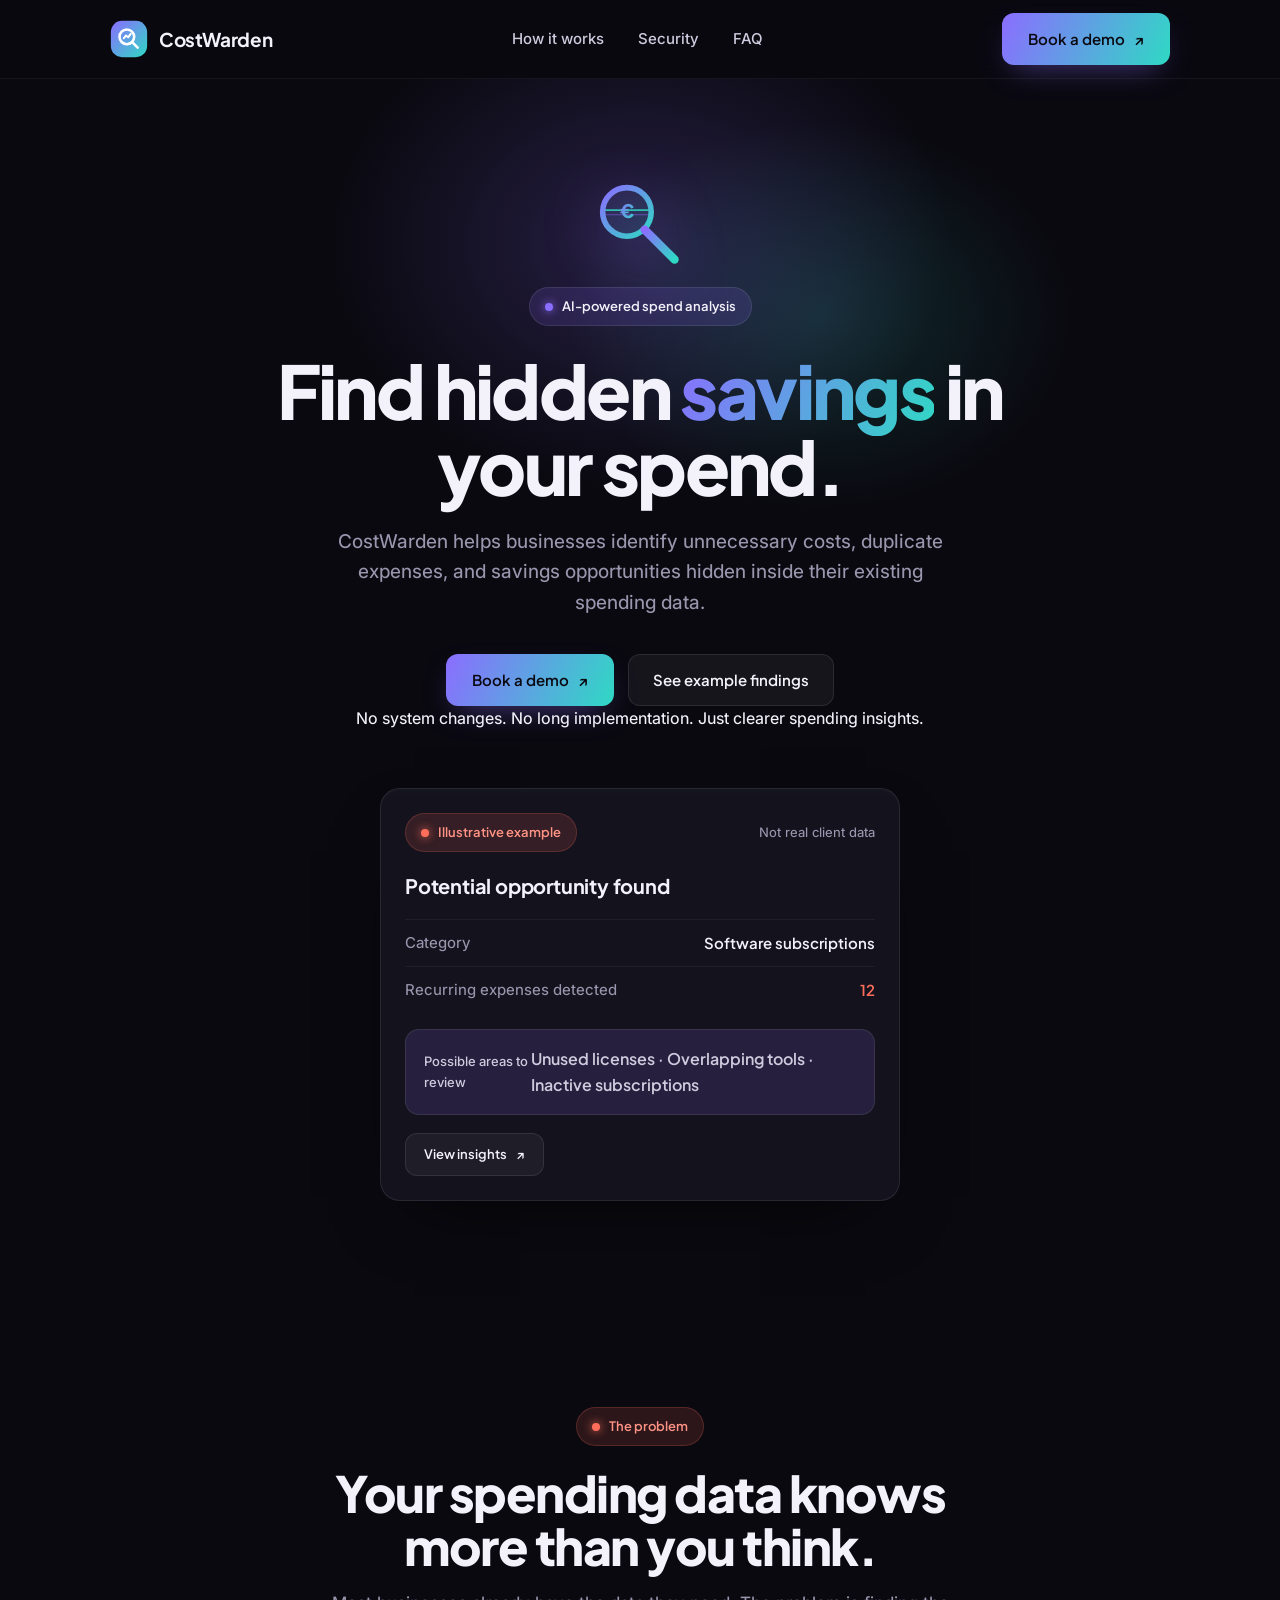
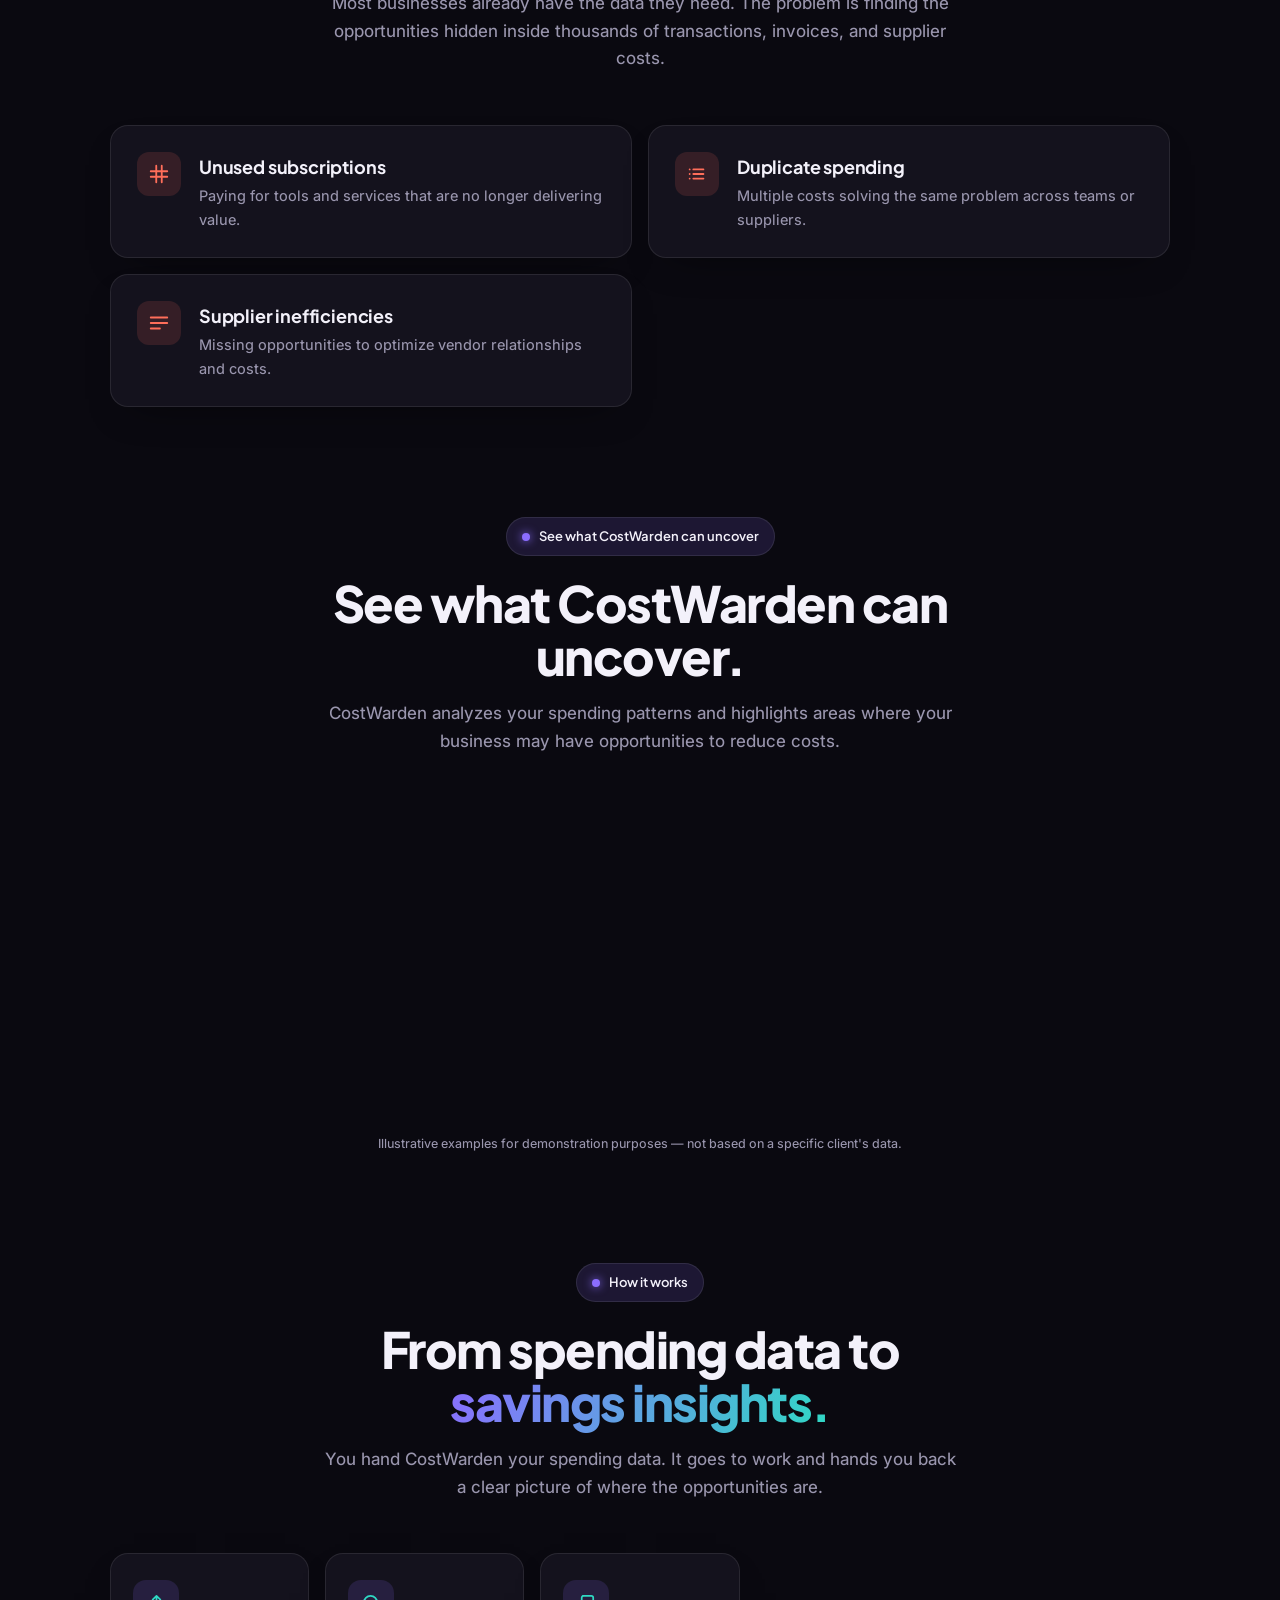
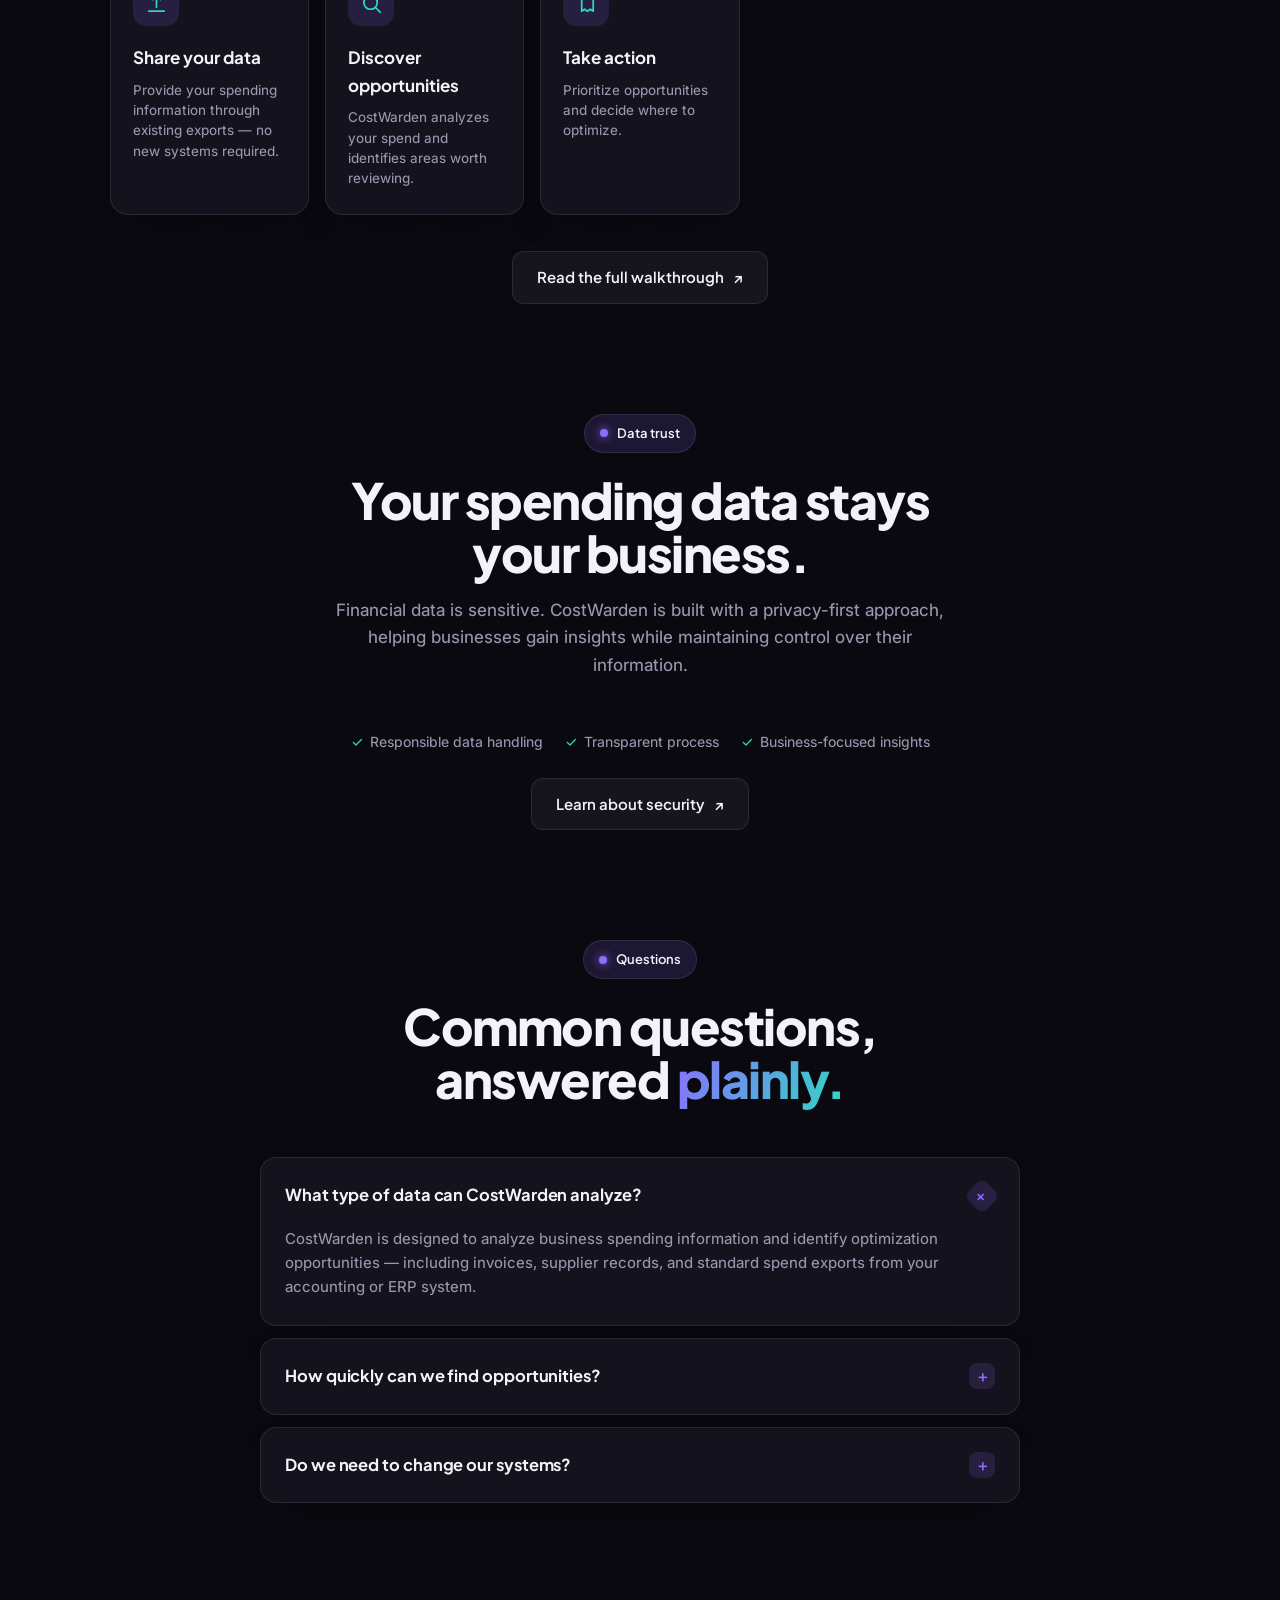
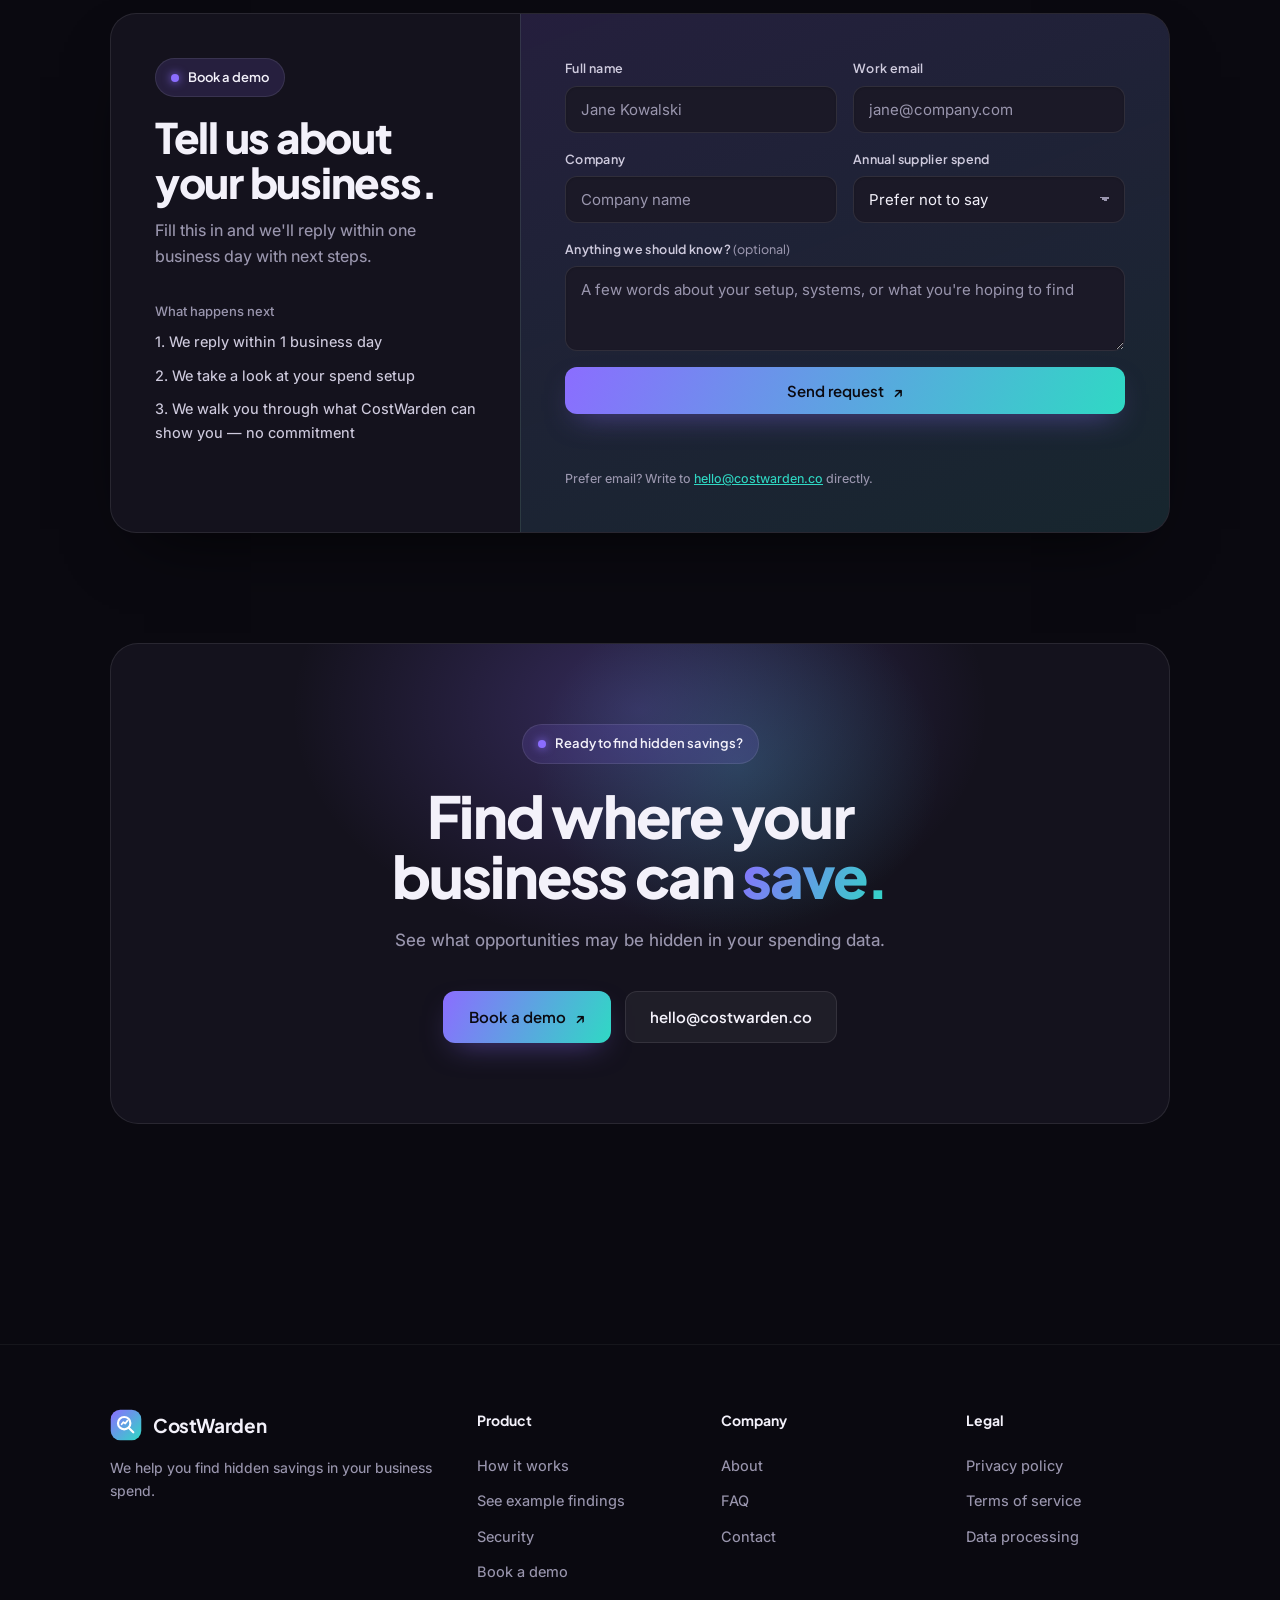
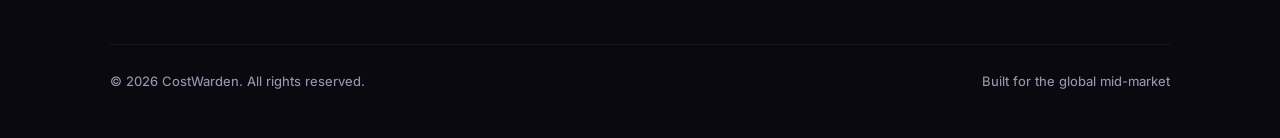
==== commit e80b244c: "Update index.html" ====
--- a/index.html
+++ b/index.html
@@ -18,7 +18,7 @@
 <meta property="og:locale" content="en_US">
 <meta property="og:url" content="https://costwarden.co/">
 <meta property="og:title" content="CostWarden — Find Hidden Savings in Your Spend">
-<meta property="og:description" content="AI that analyzes your spending data to help you identify waste, uncover savings opportunities, and make smarter cost decisions. Book a demo.">
+<meta property="og:description" content="Spend analysis that helps you identify waste, uncover savings opportunities, and make smarter cost decisions. Book a demo.">
 <meta property="og:image" content="https://costwarden.co/assets/img/og-image.jpg">
 <meta property="og:image:width" content="1200">
 <meta property="og:image:height" content="630">
@@ -27,7 +27,7 @@
 <!-- Twitter / X card -->
 <meta name="twitter:card" content="summary_large_image">
 <meta name="twitter:title" content="CostWarden — Find Hidden Savings in Your Spend">
-<meta name="twitter:description" content="AI that analyzes your spending data to help you identify waste, uncover savings opportunities, and make smarter cost decisions.">
+<meta name="twitter:description" content="Spend analysis that helps you identify waste, uncover savings opportunities, and make smarter cost decisions.">
 <meta name="twitter:image" content="https://costwarden.co/assets/img/og-image.jpg">
 <meta name="twitter:image:alt" content="CostWarden — Find hidden savings in your business spend">
 
@@ -144,19 +144,10 @@
     </a>
     <div class="nav-links">
       <a href="/how-it-works/">How it works</a>
-      <a href="/#calc">Calculator</a>
-      <div class="nav-drop">
-        <button class="nav-drop-btn" type="button" aria-haspopup="true" aria-expanded="false">Company <span class="chev">⌄</span></button>
-        <div class="nav-drop-menu" role="menu">
-          <a href="/about/" role="menuitem">About us</a>
-          <a href="/security/" role="menuitem">Security</a>
-        </div>
-      </div>
+      <a href="/security/">Security</a>
       <a href="/#faq">FAQ</a>
-      <a href="/#contact">Contact</a>
     </div>
     <div class="nav-right">
-      <a href="#" class="signin">Sign in</a>
       <a href="#book-demo" class="btn btn-grad">Book a demo <span class="ar">↗</span></a>
     </div>
   </nav>
@@ -186,14 +177,14 @@
         <text class="spark" x="84" y="38" font-family="Plus Jakarta Sans,sans-serif" font-weight="800" font-size="14" fill="#2FD9C4">€</text>
         <text class="spark spark2" x="99" y="58" font-family="Plus Jakarta Sans,sans-serif" font-weight="800" font-size="11" fill="#8B6DFF">€</text>
       </svg>
-      <span class="pill"><span class="dot"></span>AI that watches your business spend</span>
+      <span class="pill"><span class="dot"></span>AI-powered spend analysis</span>
       <h1>Find hidden <span class="grad-text">savings</span> in your spend.</h1>
-      <p class="hero-sub">Stop guessing where your money goes. CostWarden analyzes your spending data to help you identify waste, uncover savings opportunities, and make smarter cost decisions.</p>
+      <p class="hero-sub">CostWarden helps businesses identify unnecessary costs, duplicate expenses, and savings opportunities hidden inside their existing spending data.</p>
       <div class="hero-cta">
         <a href="#book-demo" class="btn btn-grad">Book a demo <span class="ar">↗</span></a>
-        <a href="#how" class="btn btn-soft">See how it works</a>
-      </div>
-      <p class="hero-micro">See how businesses uncover hidden savings opportunities.</p>
+        <a href="#proof" class="btn btn-soft">See example findings</a>
+      </div>
+      <p class="hero-micro">No system changes. No long implementation. Just clearer spending insights.</p>
     </div>
 
     <div class="finding">
@@ -202,128 +193,65 @@
         <span class="pill leak"><span class="dot"></span>Illustrative example</span>
         <span class="f-time">Not real client data</span>
       </div>
-      <h3>Potential savings opportunity found</h3>
+      <h3>Potential opportunity found</h3>
       <div class="f-row"><span class="k">Category</span><span class="v">Software subscriptions</span></div>
-      <div class="f-row"><span class="k">Recurring expenses identified</span><span class="v leak">12</span></div>
+      <div class="f-row"><span class="k">Recurring expenses detected</span><span class="v leak">12</span></div>
       <div class="f-claim">
-        <span class="lbl">Possible optimization areas</span>
+        <span class="lbl">Possible areas to review</span>
         <span class="amt" style="font-size:16px;font-weight:600;color:var(--ink-2)">Unused licenses · Overlapping tools · Inactive subscriptions</span>
       </div>
-    </div>
-  </section>
-
-  <!-- TRUST STRIP -->
-  <section class="band" id="results">
-    <div class="wrap">
-      <span class="pill"><span class="dot"></span>What we help you get to</span>
-      <h2>Built to help businesses understand their spending better.</h2>
-      <div class="hero-trust" style="justify-content:center;margin-top:22px">
-        <span><span class="tk">✓</span> Spend visibility</span>
-        <span><span class="tk">✓</span> Cost optimization opportunities</span>
-        <span><span class="tk">✓</span> Data-driven decisions</span>
-      </div>
+      <a href="#proof" class="btn btn-soft" style="margin-top:18px;padding:10px 18px;font-size:13px;display:inline-flex">View insights <span class="ar">↗</span></a>
     </div>
   </section>
 
   <!-- PROBLEM -->
-  <section class="section">
+  <section class="section" id="problem">
     <div class="wrap">
       <div class="sec-head center">
         <span class="pill leak"><span class="dot"></span>The problem</span>
-        <h2 class="big">Your business may be spending more than it needs to.</h2>
-        <p>Every company has hidden costs — unused tools, duplicate expenses, inefficient suppliers, spending nobody is actively reviewing. The challenge isn't spending money. The challenge is knowing where you can save.</p>
+        <h2 class="big">Your spending data knows more than you think.</h2>
+        <p>Most businesses already have the data they need. The problem is finding the opportunities hidden inside thousands of transactions, invoices, and supplier costs.</p>
       </div>
       <div class="anoms" id="anoms">
         <div class="anom">
           <div class="ai"><svg fill="none" viewBox="0 0 24 24" stroke-width="2"><path stroke-linecap="round" stroke-linejoin="round" d="M9 3v18M15 3v18M3 9h18M3 15h18"/></svg></div>
-          <div><div class="t">Unused tools</div><div class="d">Licenses and subscriptions nobody is using anymore</div></div>
+          <div><div class="t">Unused subscriptions</div><div class="d">Paying for tools and services that are no longer delivering value.</div></div>
         </div>
         <div class="anom">
           <div class="ai"><svg fill="none" viewBox="0 0 24 24" stroke-width="2"><path stroke-linecap="round" stroke-linejoin="round" d="M8 7h11M8 12h11M8 17h11M4 7h.01M4 12h.01M4 17h.01"/></svg></div>
-          <div><div class="t">Duplicate expenses</div><div class="d">The same cost paid through more than one channel</div></div>
+          <div><div class="t">Duplicate spending</div><div class="d">Multiple costs solving the same problem across teams or suppliers.</div></div>
         </div>
         <div class="anom">
           <div class="ai"><svg fill="none" viewBox="0 0 24 24" stroke-width="2"><path stroke-linecap="round" stroke-linejoin="round" d="M3 6h18M3 12h18M3 18h10"/></svg></div>
-          <div><div class="t">Inefficient suppliers</div><div class="d">Vendors that no longer offer the best terms available</div></div>
+          <div><div class="t">Supplier inefficiencies</div><div class="d">Missing opportunities to optimize vendor relationships and costs.</div></div>
+        </div>
+      </div>
+    </div>
+  </section>
+
+  <!-- PRODUCT PROOF / OUTPUT -->
+  <section class="section" id="proof" style="padding-top:0">
+    <div class="wrap">
+      <div class="sec-head center">
+        <span class="pill"><span class="dot"></span>See what CostWarden can uncover</span>
+        <h2 class="big">See what CostWarden can uncover.</h2>
+        <p>CostWarden analyzes your spending patterns and highlights areas where your business may have opportunities to reduce costs.</p>
+      </div>
+      <div class="anoms">
+        <div class="anom">
+          <div class="ai"><svg fill="none" viewBox="0 0 24 24" stroke-width="2"><path stroke-linecap="round" stroke-linejoin="round" d="M8 4h9a2 2 0 012 2v14l-3-2-3 2-3-2-3 2V6a2 2 0 012-2z"/></svg></div>
+          <div><div class="t">Subscription review</div><div class="d">12 software subscriptions identified — inactive licenses, unused tools, and overlapping solutions worth a closer look.</div></div>
+        </div>
+        <div class="anom">
+          <div class="ai"><svg fill="none" viewBox="0 0 24 24" stroke-width="2"><circle cx="11" cy="11" r="7"/><path stroke-linecap="round" d="M21 21l-4.3-4.3"/></svg></div>
+          <div><div class="t">Vendor analysis</div><div class="d">Multiple suppliers detected in overlapping categories — an opportunity to review consolidation options.</div></div>
         </div>
         <div class="anom">
           <div class="ai"><svg fill="none" viewBox="0 0 24 24" stroke-width="2"><circle cx="12" cy="12" r="8"/><path stroke-linecap="round" d="M12 8v4l3 2"/></svg></div>
-          <div><div class="t">Unreviewed spend</div><div class="d">Categories nobody has actively looked at in a while</div></div>
-        </div>
-      </div>
-    </div>
-  </section>
-
-  <!-- SOLUTION -->
-  <section class="section" style="padding-top:0">
-    <div class="wrap">
-      <div class="sec-head center">
-        <span class="pill"><span class="dot"></span>The solution</span>
-        <h2 class="big">Find the opportunities hiding inside your spend.</h2>
-        <p>CostWarden helps you turn complex spending data into clear actions.</p>
-      </div>
-      <div class="anoms">
-        <div class="anom">
-          <div class="ai"><svg fill="none" viewBox="0 0 24 24" stroke-width="2"><circle cx="11" cy="11" r="7"/><path stroke-linecap="round" d="M21 21l-4.3-4.3"/></svg></div>
-          <div><div class="t">Discover unnecessary costs</div><div class="d">Find spending areas that may no longer support your business goals</div></div>
-        </div>
-        <div class="anom">
-          <div class="ai"><svg fill="none" viewBox="0 0 24 24" stroke-width="2"><path stroke-linecap="round" stroke-linejoin="round" d="M3 17l6-6 4 4 8-8m0 0h-5m5 0v5"/></svg></div>
-          <div><div class="t">Identify savings opportunities</div><div class="d">Understand where optimization could have the biggest impact</div></div>
-        </div>
-        <div class="anom">
-          <div class="ai"><svg fill="none" viewBox="0 0 24 24" stroke-width="2"><path stroke-linecap="round" stroke-linejoin="round" d="M9 12l2 2 4-4m5 2a9 9 0 11-18 0 9 9 0 0118 0z"/></svg></div>
-          <div><div class="t">Make better decisions</div><div class="d">Move from assumptions to data-backed cost decisions</div></div>
-        </div>
-      </div>
-    </div>
-  </section>
-
-  <!-- PROOF PHOTO BAND -->
-  <section class="section" style="padding-top:0">
-    <div class="wrap">
-      <div class="proof reveal">
-        <img src="/assets/img/receipts.jpg" alt="Two hands sorting through a pile of paper receipts and invoices on a desk">
-        <div class="tint"></div>
-        <div class="vig"></div>
-        <div class="pc">
-          <span class="pill leak"><span class="dot"></span>Where it actually hides</span>
-          <div class="big-stat grad-text num" style="font-size:clamp(24px,3.2vw,34px)">Every invoice. Every line.</div>
-          <h3>Nobody has time to read every one by hand.</h3>
-          <p>Savings opportunities don't usually show up as one big red flag — they hide in the recurring charge nobody double-checked. CostWarden reads through your spending data so your team doesn't have to.</p>
-        </div>
-      </div>
-    </div>
-  </section>
-
-  <!-- PRODUCT VISUAL -->
-  <section class="section" id="calc" style="padding-top:0">
-    <div class="wrap">
-      <div class="sec-head center">
-        <span class="pill"><span class="dot"></span>See it in action</span>
-        <h2 class="big">See what your spending is really telling you.</h2>
-        <p>An illustrative example of the kind of pattern CostWarden surfaces from your spending data.</p>
-      </div>
-      <div class="calc-card" style="grid-template-columns:1fr 1fr">
-        <div class="calc-left">
-          <span class="pill leak"><span class="dot"></span>Potential savings opportunity found</span>
-          <h2 style="font-size:22px">Software subscriptions</h2>
-          <p>12 recurring expenses identified</p>
-          <div class="calc-lbl" style="margin-top:18px">Possible optimization areas</div>
-          <ul style="list-style:none;display:flex;flex-direction:column;gap:8px;margin-top:8px;font-size:14.5px;color:var(--ink-2)">
-            <li>— Unused licenses</li>
-            <li>— Overlapping tools</li>
-            <li>— Inactive subscriptions</li>
-          </ul>
-        </div>
-        <div class="calc-right" style="justify-content:flex-start">
-          <span class="pill"><span class="dot"></span>Supplier analysis</span>
-          <h2 style="font-size:22px;margin-top:10px">Multiple vendors detected in similar categories</h2>
-          <div class="calc-lbl" style="margin-top:18px">Opportunity</div>
-          <p style="font-size:14.5px;color:var(--ink-2)">Review consolidation options across overlapping suppliers to simplify spend and strengthen negotiating position.</p>
-          <p class="calc-note">Illustrative example for demonstration purposes — not based on a specific client's data.</p>
-        </div>
-      </div>
+          <div><div class="t">Spend patterns</div><div class="d">A recurring cost increase detected — worth understanding what changed and why.</div></div>
+        </div>
+      </div>
+      <p class="calc-note" style="text-align:center;margin-top:22px">Illustrative examples for demonstration purposes — not based on a specific client's data.</p>
     </div>
   </section>
 
@@ -336,19 +264,10 @@
         <p>You hand CostWarden your spending data. It goes to work and hands you back a clear picture of where the opportunities are.</p>
       </div>
 
-      <div class="steps-lab"><span class="now">● Today</span><span class="ll"></span></div>
       <div class="steps" id="steps">
-        <div class="step"><div class="si"><svg fill="none" viewBox="0 0 24 24" stroke-width="1.8"><path stroke-linecap="round" stroke-linejoin="round" d="M12 16V4m0 0L8 8m4-4l4 4M4 20h16"/></svg></div><div class="verb">Connect</div><p>Share your spending information securely — a standard export from your accounting or ERP system.</p></div>
-        <div class="step"><div class="si"><svg fill="none" viewBox="0 0 24 24" stroke-width="1.8"><circle cx="11" cy="11" r="7"/><path stroke-linecap="round" d="M21 21l-4.3-4.3"/></svg></div><div class="verb">Discover</div><p>CostWarden analyzes patterns, categories, and potential inefficiencies in your spend.</p></div>
-        <div class="step"><div class="si"><svg fill="none" viewBox="0 0 24 24" stroke-width="1.8"><path stroke-linecap="round" stroke-linejoin="round" d="M8 4h9a2 2 0 012 2v14l-3-2-3 2-3-2-3 2V6a2 2 0 012-2z"/></svg></div><div class="verb">Act</div><p>Understand where improvements can create the biggest impact, and take it from there.</p></div>
-      </div>
-
-      <div class="steps-lab next"><span>Coming next</span><span class="ll"></span></div>
-      <div class="steps four">
-        <div class="step soon"><div class="si"><svg fill="none" viewBox="0 0 24 24" stroke-width="1.8"><path stroke-linecap="round" stroke-linejoin="round" d="M2 12s3.5-7 10-7 10 7 10 7-3.5 7-10 7-10-7-10-7z"/><circle cx="12" cy="12" r="2.5"/></svg></div><div class="verb">Monitor</div><p>Continuous watch on your spend, not a one-off check.</p><span class="tag-soon">On the roadmap</span></div>
-        <div class="step soon"><div class="si"><svg fill="none" viewBox="0 0 24 24" stroke-width="1.8"><path stroke-linecap="round" stroke-linejoin="round" d="M12 3v4m0 10v4m9-9h-4M7 12H3m14.5-6.5l-2.8 2.8M8.3 15.7l-2.8 2.8m0-13l2.8 2.8m7.4 7.4l2.8 2.8"/></svg></div><div class="verb">Recommend</div><p>AI suggestions on what to review first and how.</p><span class="tag-soon">On the roadmap</span></div>
-        <div class="step soon"><div class="si"><svg fill="none" viewBox="0 0 24 24" stroke-width="1.8"><path stroke-linecap="round" stroke-linejoin="round" d="M21 12a9 9 0 11-3-6.7M21 4v4h-4"/></svg></div><div class="verb">Recover</div><p>Guided workflows to help you act on what's found.</p><span class="tag-soon">On the roadmap</span></div>
-        <div class="step soon"><div class="si"><svg fill="none" viewBox="0 0 24 24" stroke-width="1.8"><path stroke-linecap="round" stroke-linejoin="round" d="M13 2L3 14h7l-1 8 10-12h-7l1-8z"/></svg></div><div class="verb">Automate</div><p>Cost-control actions that run on your behalf.</p><span class="tag-soon">On the roadmap</span></div>
+        <div class="step"><div class="si"><svg fill="none" viewBox="0 0 24 24" stroke-width="1.8"><path stroke-linecap="round" stroke-linejoin="round" d="M12 16V4m0 0L8 8m4-4l4 4M4 20h16"/></svg></div><div class="verb">Share your data</div><p>Provide your spending information through existing exports — no new systems required.</p></div>
+        <div class="step"><div class="si"><svg fill="none" viewBox="0 0 24 24" stroke-width="1.8"><circle cx="11" cy="11" r="7"/><path stroke-linecap="round" d="M21 21l-4.3-4.3"/></svg></div><div class="verb">Discover opportunities</div><p>CostWarden analyzes your spend and identifies areas worth reviewing.</p></div>
+        <div class="step"><div class="si"><svg fill="none" viewBox="0 0 24 24" stroke-width="1.8"><path stroke-linecap="round" stroke-linejoin="round" d="M8 4h9a2 2 0 012 2v14l-3-2-3 2-3-2-3 2V6a2 2 0 012-2z"/></svg></div><div class="verb">Take action</div><p>Prioritize opportunities and decide where to optimize.</p></div>
       </div>
       <div style="text-align:center;margin-top:36px">
         <a href="/how-it-works/" class="btn btn-soft">Read the full walkthrough <span class="ar">↗</span></a>
@@ -356,87 +275,21 @@
     </div>
   </section>
 
-  <!-- WORKS WITH YOUR SYSTEMS -->
-  <section class="section" style="padding-top:0">
-    <div class="wrap">
-      <div class="sec-head center">
-        <span class="pill"><span class="dot"></span>Works with what you already have</span>
-        <h2 class="big">Spend intelligence, <span class="grad-text">without</span> changing your systems.</h2>
-        <p>Your accounting or ERP system already stores the data. CostWarden helps you understand what it means — no rip-and-replace, no year-long rollout, no consultants.</p>
-      </div>
-      <div class="sys">
-        <div class="lab">Your systems</div>
-        <div class="chips">
-          <span class="chip">SAP</span>
-          <span class="chip">Oracle</span>
-          <span class="chip">NetSuite</span>
-          <span class="chip">Accounting</span>
-          <span class="chip">Spreadsheets</span>
-        </div>
-        <div class="down">↓</div>
-        <div class="cw-node"><svg><use href="#cw-mark"/></svg> CostWarden</div>
-        <div class="down">↓</div>
-        <div class="outs">
-          <span class="out">Discover</span>
-          <span class="out">Explain</span>
-          <span class="out">Prioritize</span>
-          <span class="out">Act</span>
-        </div>
-      </div>
-    </div>
-  </section>
-
-  <!-- WHY NOW -->
-  <section class="section" style="padding-top:0">
-    <div class="wrap">
-      <div class="proof reveal" style="min-height:280px">
-        <img src="/assets/img/leadership-review.jpg" alt="A finance and procurement team reviewing spend charts together around a table">
-        <div class="tint"></div>
-        <div class="vig"></div>
-        <div class="pc">
-          <span class="pill"><span class="dot"></span>Why now</span>
-          <h3 style="font-size:clamp(24px,3.2vw,34px);margin-top:8px">Most companies don't have a spending visibility problem.</h3>
-          <p>They have a spending <em>understanding</em> problem. Your finance team already has the data — the challenge is turning that data into decisions. That's what CostWarden is built for.</p>
-        </div>
-      </div>
-    </div>
-  </section>
-
-  <!-- DATA TRUST -->
+  <!-- WHY TRUST -->
   <section class="section" style="padding-top:0">
     <div class="wrap">
       <div class="sec-head center">
         <span class="pill"><span class="dot"></span>Data trust</span>
-        <h2 class="big">Your financial data stays your business.</h2>
-        <p>We know spending data is sensitive. CostWarden is built around responsible data handling, transparency, and helping you extract insights without losing control of your information.</p>
-      </div>
-      <div style="text-align:center;margin-top:8px">
-        <a href="/security/" class="btn btn-soft">See how we handle data <span class="ar">↗</span></a>
-      </div>
-    </div>
-  </section>
-
-  <!-- SAVINGS CALCULATOR -->
-  <section class="section" style="padding-top:0">
-    <div class="wrap">
-      <div class="calc-card">
-        <div class="calc-left">
-          <span class="pill"><span class="dot"></span>Savings calculator</span>
-          <h2>Get a rough sense of scale.</h2>
-          <p>Move the slider to your annual supplier spend for an illustrative estimate of addressable savings — a starting point, not a finding. A demo gives you the real number for your business.</p>
-          <div class="calc-lbl">Your annual supplier spend</div>
-          <div class="calc-val num" id="spendVal">€2,000,000</div>
-          <input type="range" id="spend" min="200000" max="20000000" step="100000" value="2000000" aria-label="Annual supplier spend">
-          <div class="calc-scale"><span>€200k</span><span>€20M+</span></div>
-        </div>
-        <div class="calc-right">
-          <span class="calc-r-lbl">Illustrative addressable savings</span>
-          <div class="calc-result grad-text num" id="saveVal">€110,000</div>
-          <div class="calc-range num" id="saveRange">Estimated range: €60,000 – €160,000</div>
-          <div class="calc-barwrap"><div class="calc-bar" id="saveBar"></div></div>
-          <a href="#book-demo" class="btn btn-grad">Book a demo <span class="ar">↗</span></a>
-          <p class="calc-note">Based on spend patterns commonly associated with cost leakage — a rough illustration, not a claim about your business. Your actual opportunity depends on your data.</p>
-        </div>
+        <h2 class="big">Your spending data stays your business.</h2>
+        <p>Financial data is sensitive. CostWarden is built with a privacy-first approach, helping businesses gain insights while maintaining control over their information.</p>
+      </div>
+      <div class="hero-trust" style="justify-content:center;margin-top:8px">
+        <span><span class="tk">✓</span> Responsible data handling</span>
+        <span><span class="tk">✓</span> Transparent process</span>
+        <span><span class="tk">✓</span> Business-focused insights</span>
+      </div>
+      <div style="text-align:center;margin-top:24px">
+        <a href="/security/" class="btn btn-soft">Learn about security <span class="ar">↗</span></a>
       </div>
     </div>
   </section>
@@ -530,11 +383,11 @@
     <div class="wrap">
       <div class="final-card">
         <span class="pill"><span class="dot"></span>Ready to find hidden savings?</span>
-        <h2>See what opportunities may exist <span class="grad-text">in your spend.</span></h2>
-        <p>Book a demo and we'll walk you through how CostWarden analyzes your spending data — no software to install, no data to clean up, no commitment.</p>
+        <h2>Find where your business can <span class="grad-text">save.</span></h2>
+        <p>See what opportunities may be hidden in your spending data.</p>
         <div class="hero-cta">
           <a href="#book-demo" class="btn btn-grad">Book a demo <span class="ar">↗</span></a>
-          <a href="mailto:hello@costwarden.co" class="btn btn-soft">Talk to us</a>
+          <a href="mailto:hello@costwarden.co" class="btn btn-soft">hello@costwarden.co</a>
         </div>
       </div>
     </div>
@@ -552,7 +405,7 @@
         </a>
         <p>We help you find hidden savings in your business spend.</p>
       </div>
-      <div class="foot-col"><h4>Product</h4><a href="/how-it-works/">How it works</a><a href="/#calc">See it in action</a><a href="/security/">Security</a><a href="/#book-demo">Book a demo</a></div>
+      <div class="foot-col"><h4>Product</h4><a href="/how-it-works/">How it works</a><a href="/#proof">See example findings</a><a href="/security/">Security</a><a href="/#book-demo">Book a demo</a></div>
       <div class="foot-col"><h4>Company</h4><a href="/about/">About</a><a href="/#faq">FAQ</a><a href="/contact/">Contact</a></div>
       <div class="foot-col"><h4>Legal</h4><a href="/privacy-policy/">Privacy policy</a><a href="/terms/">Terms of service</a><a href="/data-processing/">Data processing</a></div>
     </div>
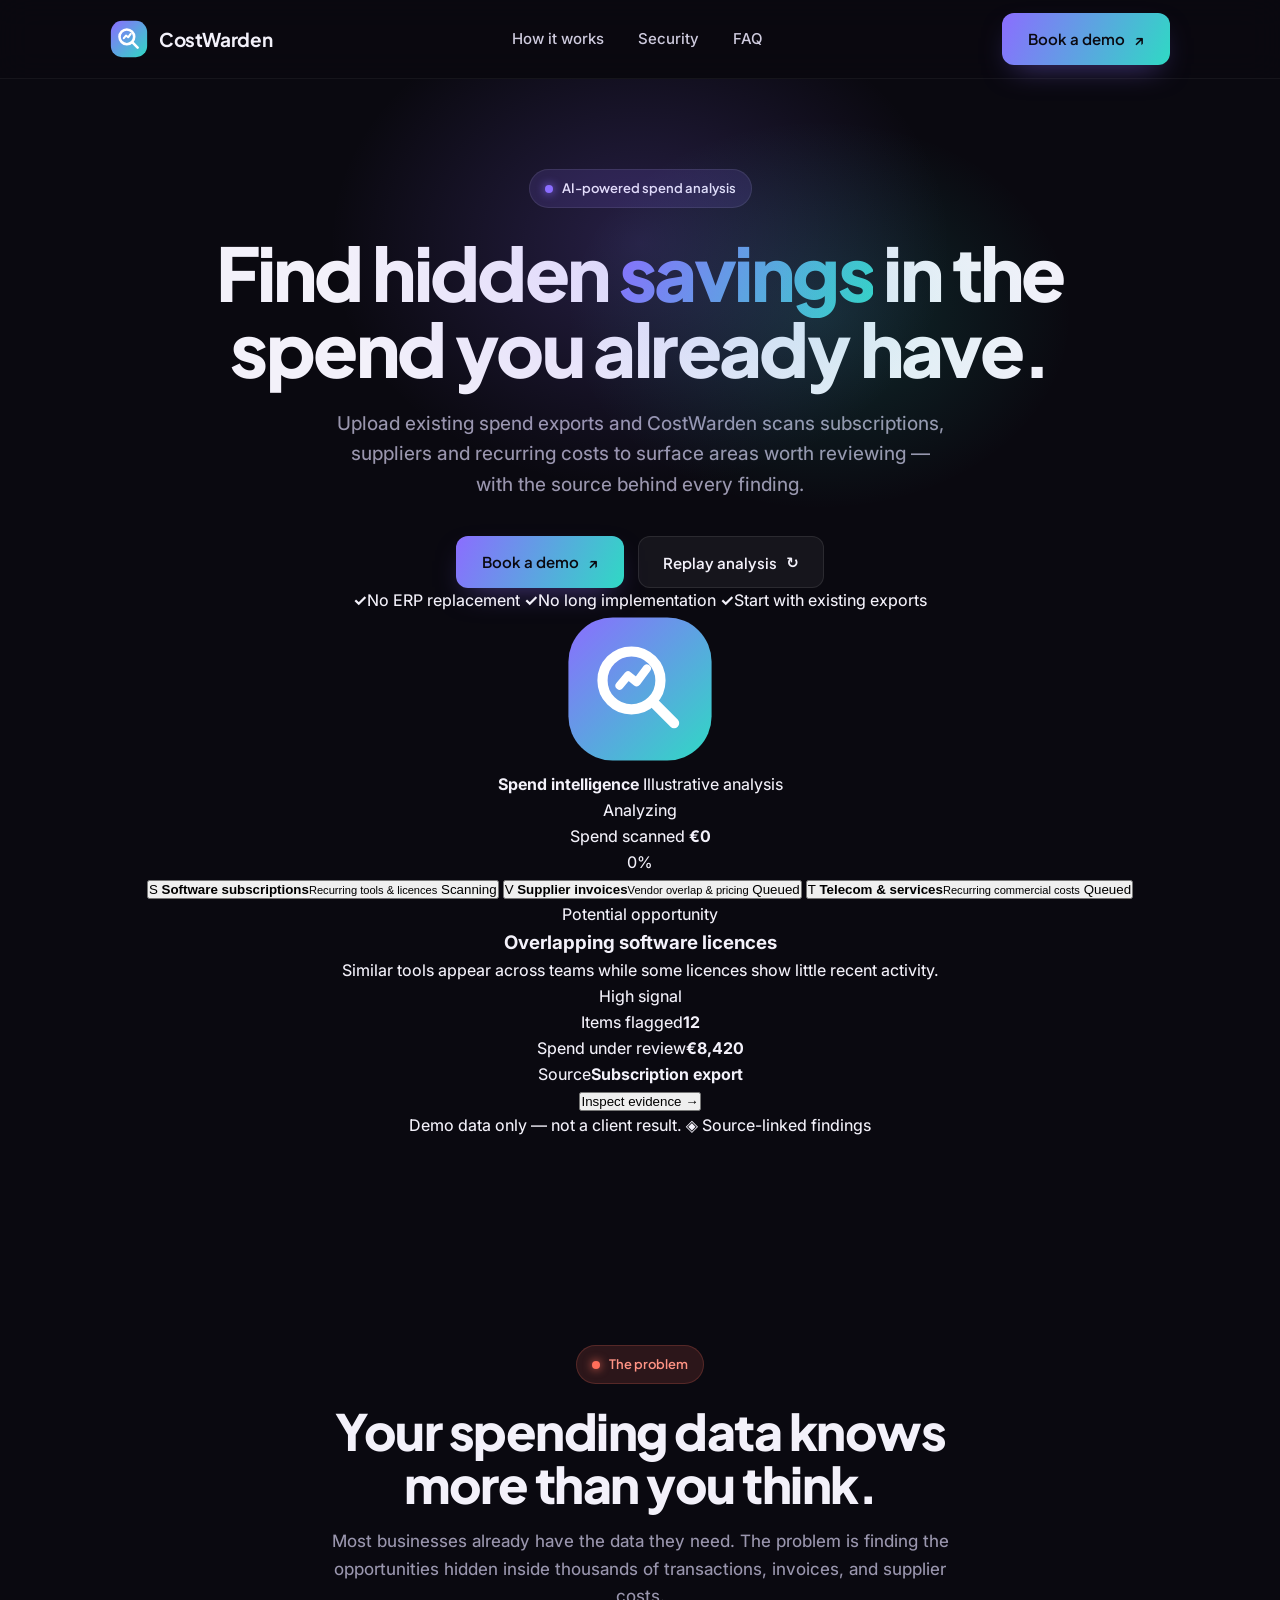
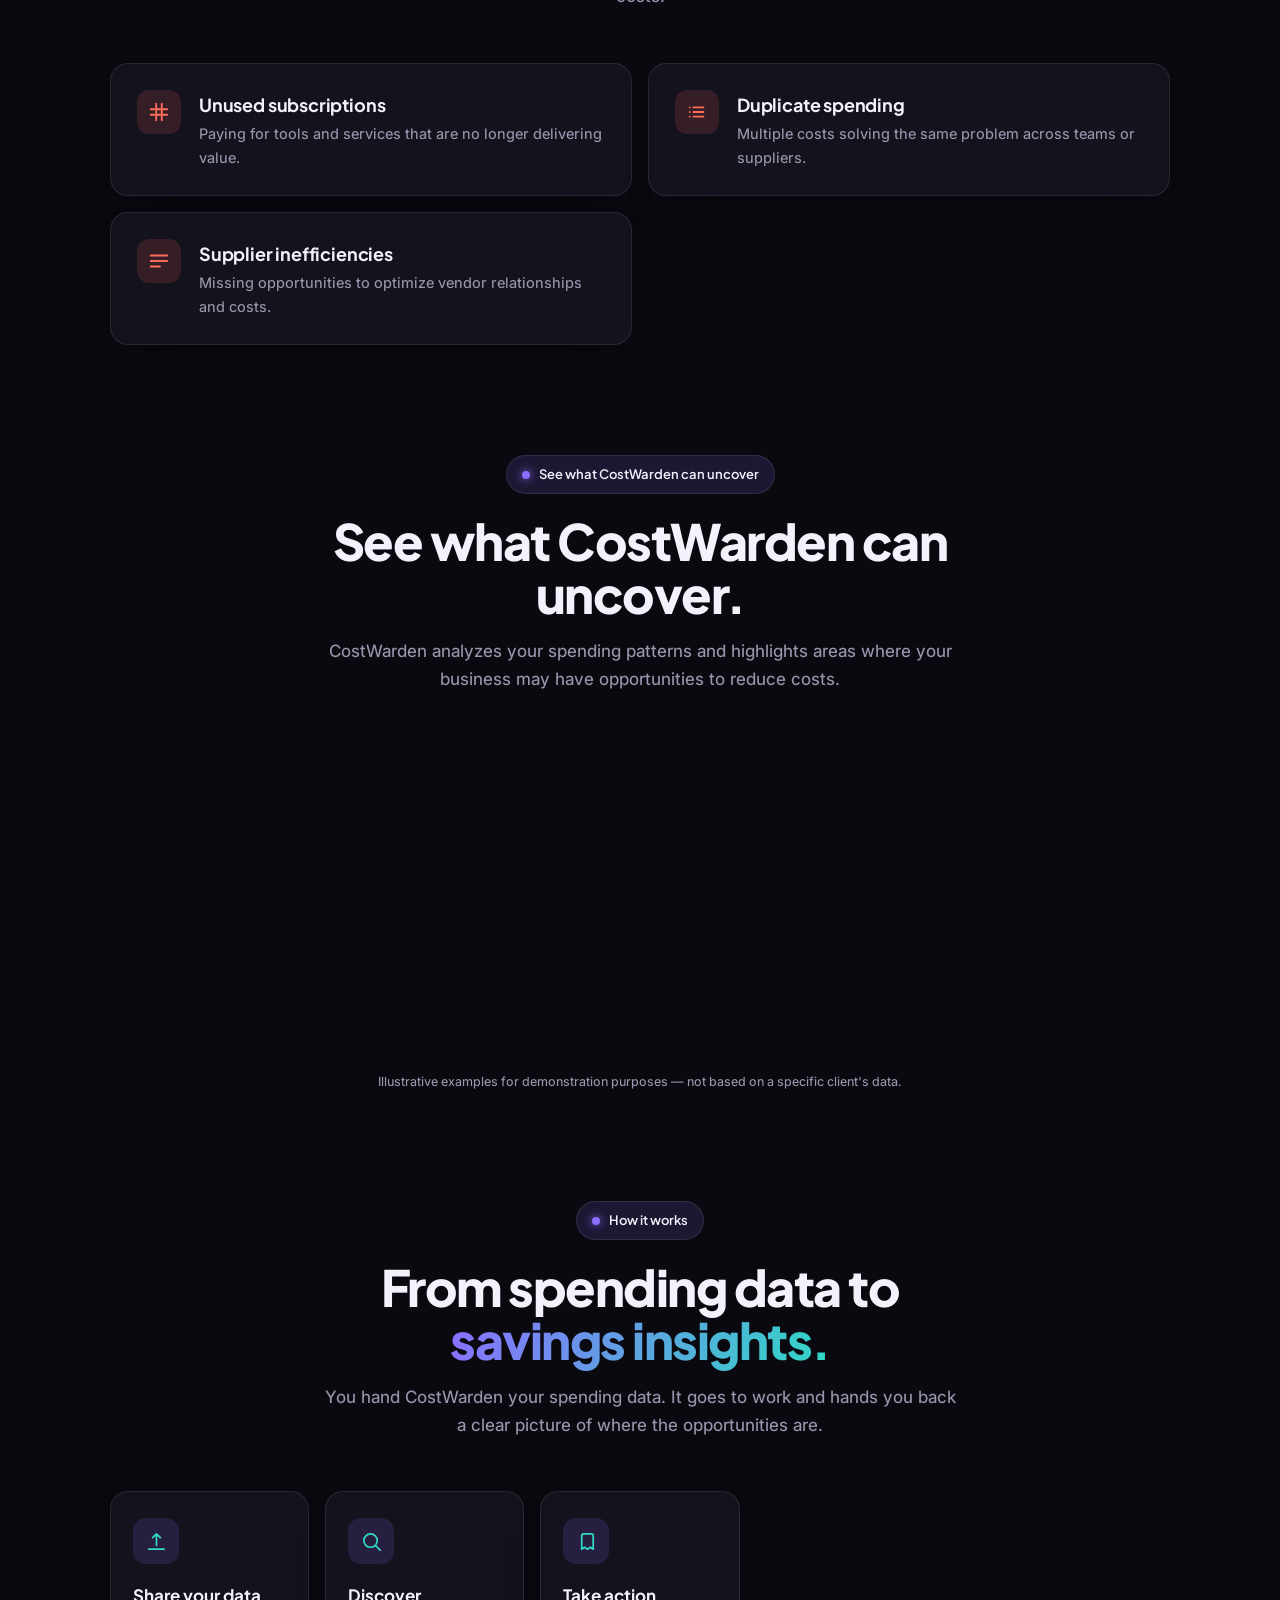
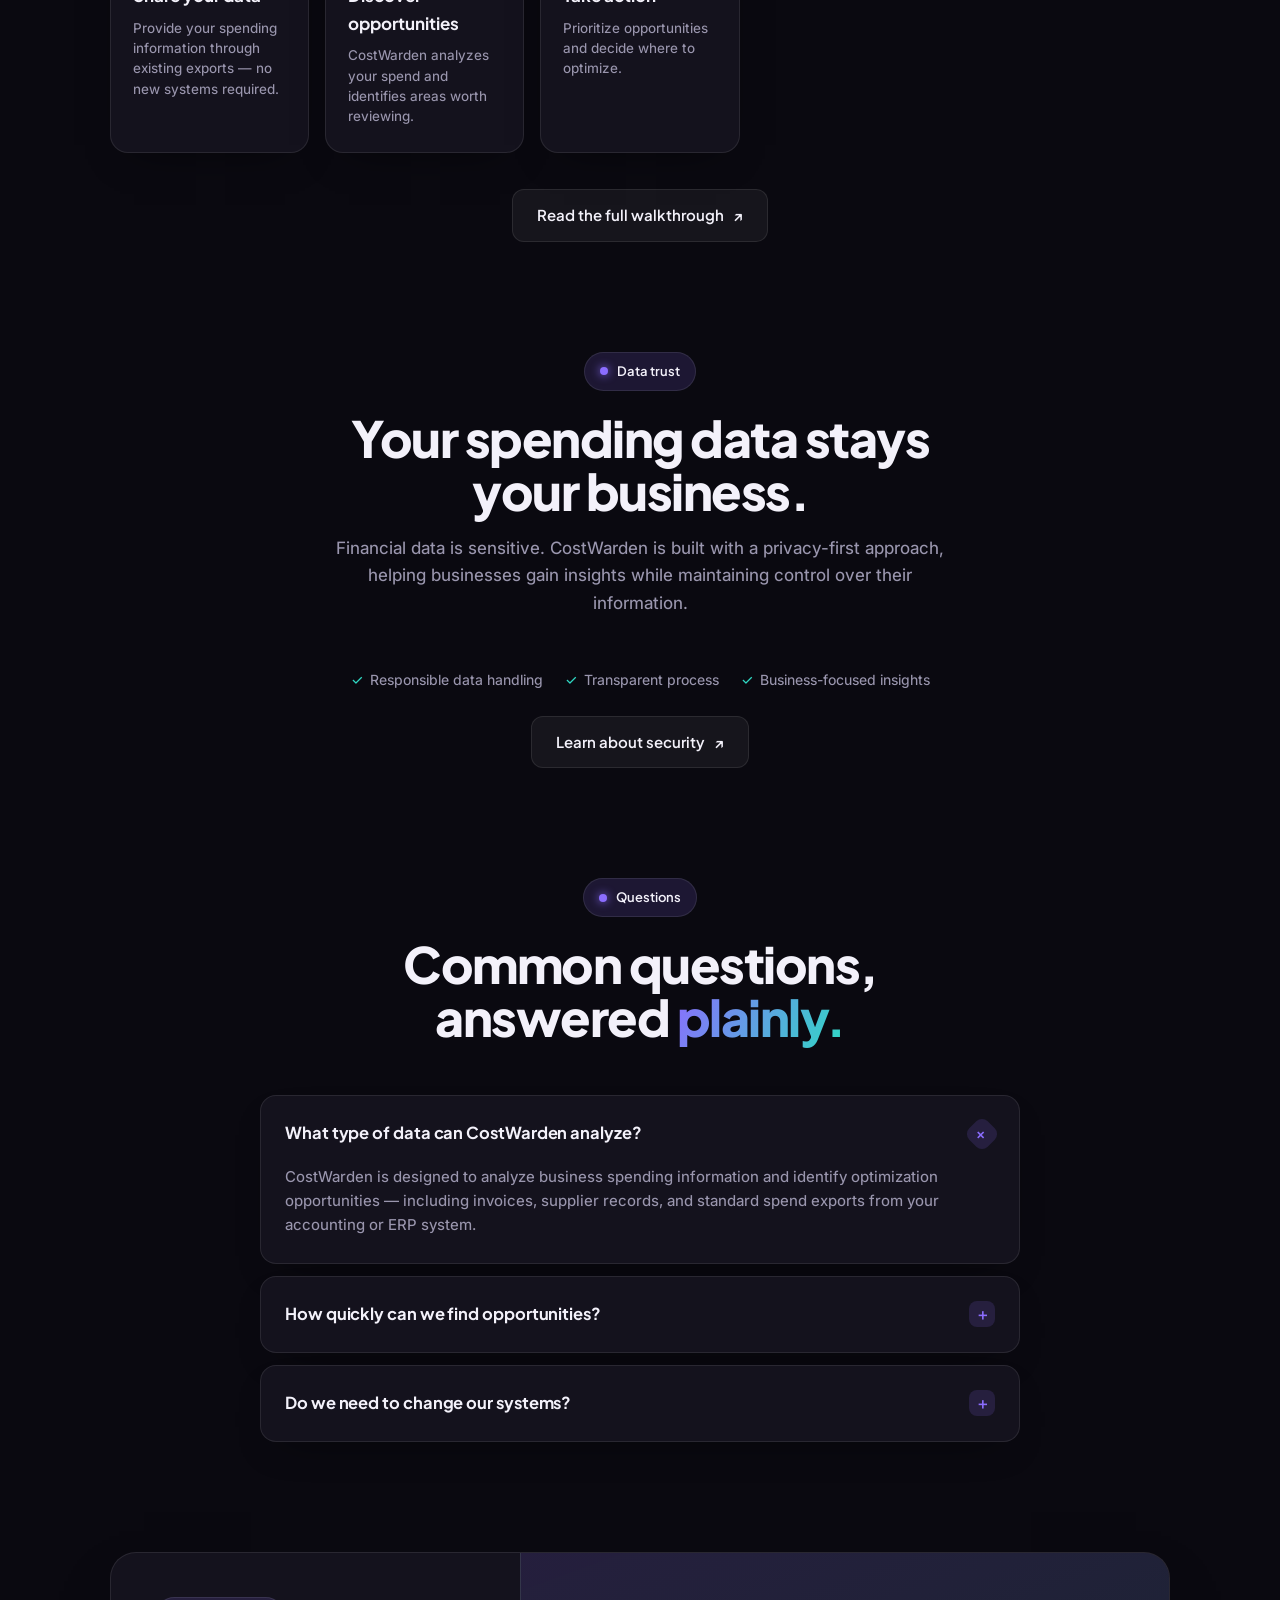
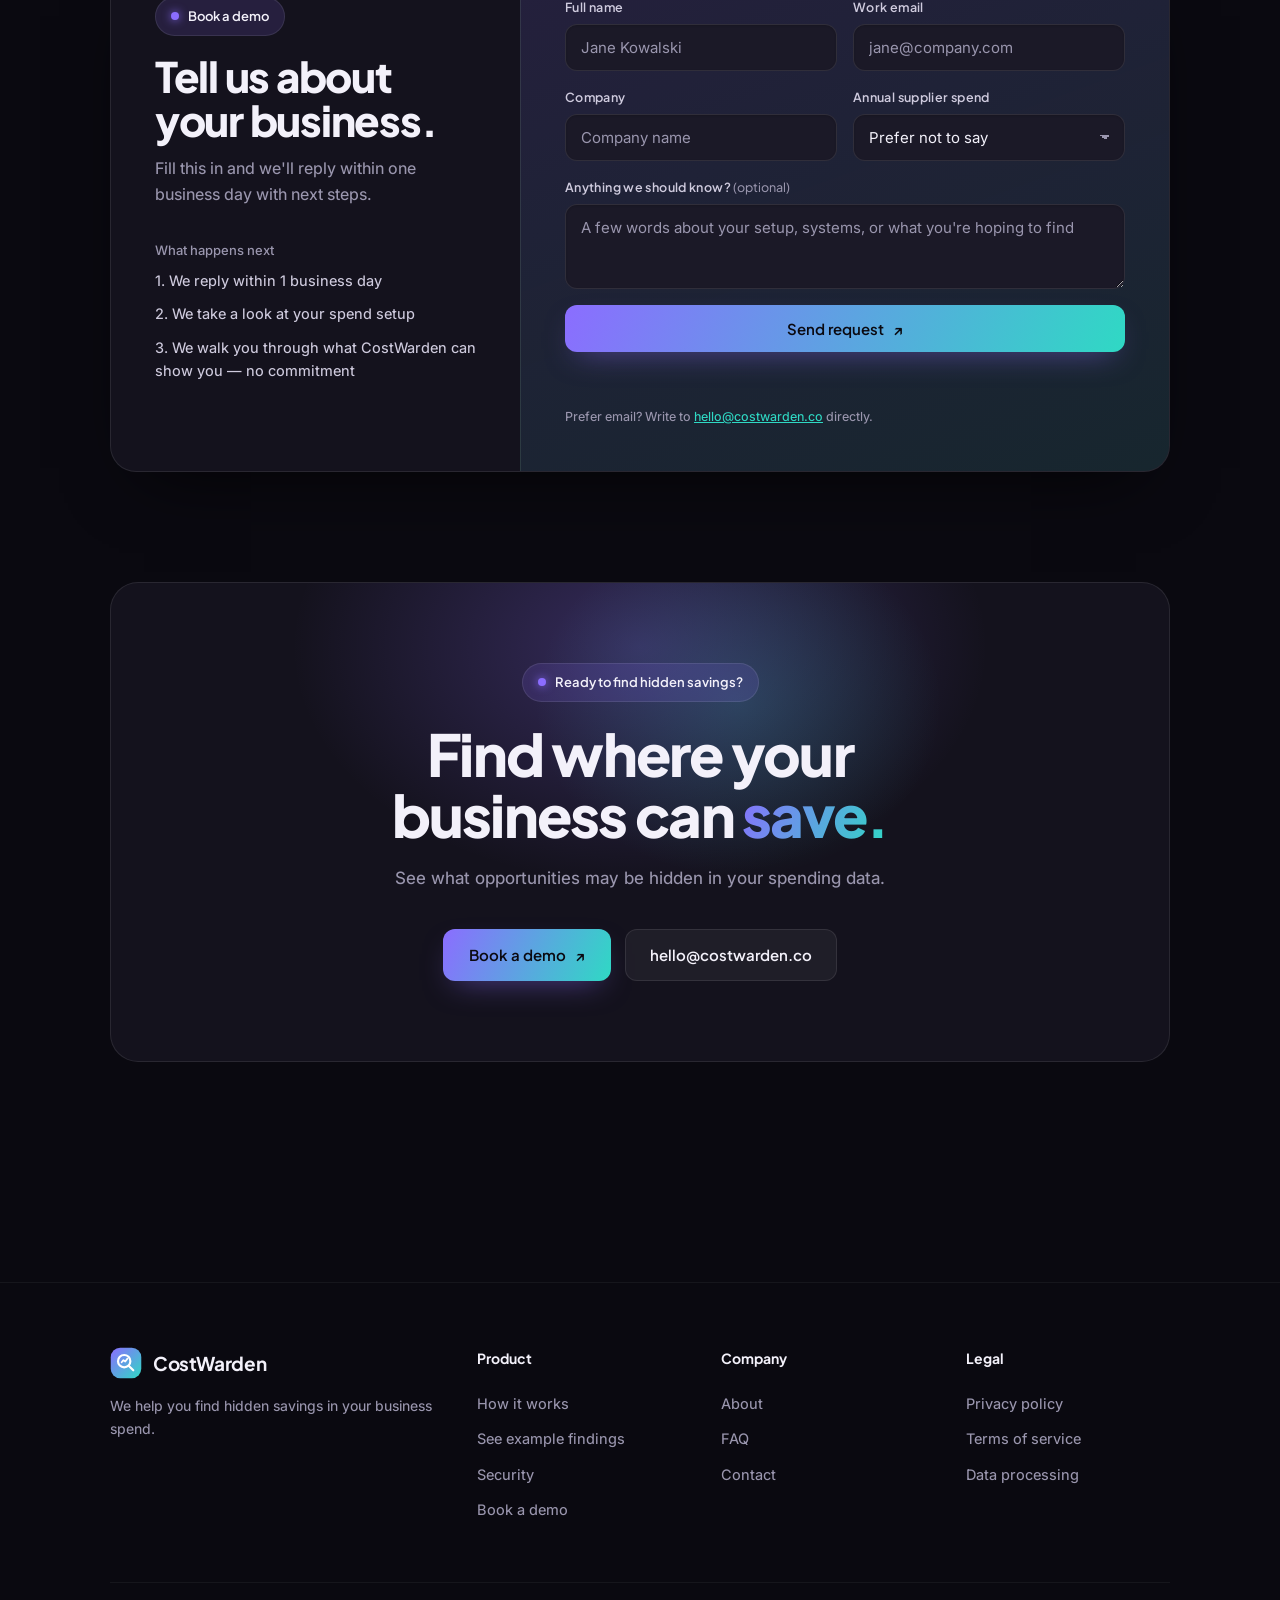
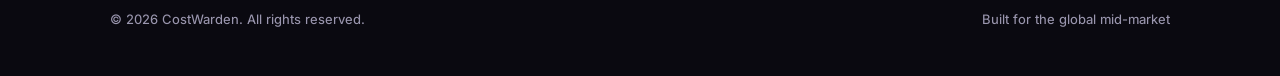
==== commit c6810673: "Update index.html" ====
--- a/index.html
+++ b/index.html
@@ -156,51 +156,97 @@
 <main id="top">
 
   <!-- HERO -->
-  <section class="hero">
-    <div class="hero-inner">
-      <svg class="hero-mag" viewBox="0 0 120 120" fill="none" aria-hidden="true">
-        <defs>
-          <linearGradient id="magg" x1="0" y1="0" x2="1" y2="1"><stop offset="0" stop-color="#8B6DFF"/><stop offset="1" stop-color="#2FD9C4"/></linearGradient>
-          <clipPath id="lensclip"><circle cx="46" cy="46" r="26"/></clipPath>
-        </defs>
-        <circle cx="46" cy="46" r="26" fill="url(#magg)" fill-opacity="0.12"/>
-        <g clip-path="url(#lensclip)">
-          <g class="scanline">
-            <line x1="20" y1="44" x2="72" y2="44" stroke="#2FD9C4" stroke-width="2" opacity="0.85"/>
-            <line x1="20" y1="49" x2="72" y2="49" stroke="#8B6DFF" stroke-width="1.3" opacity="0.5"/>
-          </g>
-          <text x="46" y="53" text-anchor="middle" font-family="Plus Jakarta Sans,sans-serif" font-weight="800" font-size="20" fill="url(#magg)">€</text>
-        </g>
-        <circle cx="46" cy="46" r="26" stroke="url(#magg)" stroke-width="6"/>
-        <path class="glint" d="M33 33a17 17 0 0 1 11-6" stroke="#fff" stroke-width="3" stroke-linecap="round" opacity="0"/>
-        <line x1="65" y1="65" x2="97" y2="97" stroke="url(#magg)" stroke-width="9" stroke-linecap="round"/>
-        <text class="spark" x="84" y="38" font-family="Plus Jakarta Sans,sans-serif" font-weight="800" font-size="14" fill="#2FD9C4">€</text>
-        <text class="spark spark2" x="99" y="58" font-family="Plus Jakarta Sans,sans-serif" font-weight="800" font-size="11" fill="#8B6DFF">€</text>
-      </svg>
-      <span class="pill"><span class="dot"></span>AI-powered spend analysis</span>
-      <h1>Find hidden <span class="grad-text">savings</span> in your spend.</h1>
-      <p class="hero-sub">CostWarden helps businesses identify unnecessary costs, duplicate expenses, and savings opportunities hidden inside their existing spending data.</p>
-      <div class="hero-cta">
-        <a href="#book-demo" class="btn btn-grad">Book a demo <span class="ar">↗</span></a>
-        <a href="#proof" class="btn btn-soft">See example findings</a>
-      </div>
-      <p class="hero-micro">No system changes. No long implementation. Just clearer spending insights.</p>
-    </div>
-
-    <div class="finding">
-      <div class="scan"></div>
-      <div class="f-top">
-        <span class="pill leak"><span class="dot"></span>Illustrative example</span>
-        <span class="f-time">Not real client data</span>
-      </div>
-      <h3>Potential opportunity found</h3>
-      <div class="f-row"><span class="k">Category</span><span class="v">Software subscriptions</span></div>
-      <div class="f-row"><span class="k">Recurring expenses detected</span><span class="v leak">12</span></div>
-      <div class="f-claim">
-        <span class="lbl">Possible areas to review</span>
-        <span class="amt" style="font-size:16px;font-weight:600;color:var(--ink-2)">Unused licenses · Overlapping tools · Inactive subscriptions</span>
-      </div>
-      <a href="#proof" class="btn btn-soft" style="margin-top:18px;padding:10px 18px;font-size:13px;display:inline-flex">View insights <span class="ar">↗</span></a>
+  <section class="hero hero-v2" aria-labelledby="hero-title">
+    <div class="wrap hero-v2-grid">
+      <div class="hero-v2-copy">
+        <span class="pill"><span class="dot"></span>AI-powered spend analysis</span>
+        <h1 id="hero-title">Find hidden <span class="grad-text">savings</span> in the spend you already have.</h1>
+        <p class="hero-sub">Upload existing spend exports and CostWarden scans subscriptions, suppliers and recurring costs to surface areas worth reviewing — with the source behind every finding.</p>
+        <div class="hero-cta hero-v2-cta">
+          <a href="#book-demo" class="btn btn-grad">Book a demo <span class="ar">↗</span></a>
+          <button class="btn btn-soft hero-replay" type="button" id="heroReplay">Replay analysis <span aria-hidden="true">↻</span></button>
+        </div>
+        <div class="hero-v2-trust" aria-label="Product benefits">
+          <span><b>✓</b>No ERP replacement</span>
+          <span><b>✓</b>No long implementation</span>
+          <span><b>✓</b>Start with existing exports</span>
+        </div>
+      </div>
+
+      <div class="spend-demo" id="spendDemo" aria-label="Illustrative CostWarden spend analysis demo">
+        <div class="demo-orbit demo-orbit-a" aria-hidden="true"></div>
+        <div class="demo-orbit demo-orbit-b" aria-hidden="true"></div>
+
+        <div class="demo-shell">
+          <div class="demo-head">
+            <div class="demo-product">
+              <svg class="demo-mark"><use href="#cw-mark"/></svg>
+              <div>
+                <strong>Spend intelligence</strong>
+                <span>Illustrative analysis</span>
+              </div>
+            </div>
+            <span class="demo-live"><i></i><span id="demoStatus">Analyzing</span></span>
+          </div>
+
+          <div class="demo-metric-row">
+            <div>
+              <span class="demo-label">Spend scanned</span>
+              <strong class="demo-amount">€<span id="scanAmount">0</span></strong>
+            </div>
+            <div class="demo-progress-meta"><span id="scanPercent">0</span>%</div>
+          </div>
+          <div class="demo-progress" aria-hidden="true"><span id="scanProgress"></span></div>
+
+          <div class="demo-list" id="demoList">
+            <button class="demo-source is-active" type="button" data-key="software" aria-pressed="true">
+              <span class="source-icon">S</span>
+              <span class="source-main"><b>Software subscriptions</b><small>Recurring tools & licences</small></span>
+              <span class="source-state"><i></i><span>Scanning</span></span>
+            </button>
+            <button class="demo-source" type="button" data-key="suppliers" aria-pressed="false">
+              <span class="source-icon">V</span>
+              <span class="source-main"><b>Supplier invoices</b><small>Vendor overlap & pricing</small></span>
+              <span class="source-state"><i></i><span>Queued</span></span>
+            </button>
+            <button class="demo-source" type="button" data-key="telecom" aria-pressed="false">
+              <span class="source-icon">T</span>
+              <span class="source-main"><b>Telecom & services</b><small>Recurring commercial costs</small></span>
+              <span class="source-state"><i></i><span>Queued</span></span>
+            </button>
+          </div>
+
+          <div class="demo-finding" id="demoFinding" aria-live="polite">
+            <div class="finding-kicker"><span class="finding-dot"></span>Potential opportunity</div>
+            <div class="finding-title-row">
+              <div>
+                <h3 id="findingTitle">Overlapping software licences</h3>
+                <p id="findingText">Similar tools appear across teams while some licences show little recent activity.</p>
+              </div>
+              <span class="finding-confidence" id="findingConfidence">High signal</span>
+            </div>
+            <div class="finding-evidence">
+              <div><span>Items flagged</span><strong id="findingItems">12</strong></div>
+              <div><span>Spend under review</span><strong id="findingValue">€8,420</strong></div>
+              <div><span>Source</span><strong id="findingSource">Subscription export</strong></div>
+            </div>
+            <button class="finding-action" type="button" id="findingAction">Inspect evidence <span>→</span></button>
+          </div>
+
+          <div class="demo-foot">
+            <span>Demo data only — not a client result.</span>
+            <span class="demo-secure">◈ Source-linked findings</span>
+          </div>
+        </div>
+
+        <div class="evidence-popover" id="evidencePopover" hidden>
+          <div class="evidence-top"><strong>Evidence trace</strong><button type="button" id="evidenceClose" aria-label="Close evidence">×</button></div>
+          <div class="evidence-line"><span>Adobe CC</span><b>8 licences</b></div>
+          <div class="evidence-line"><span>Figma</span><b>5 licences</b></div>
+          <div class="evidence-line"><span>Overlap detected</span><b class="evidence-warn">3 users</b></div>
+          <p>Illustrative evidence showing how a finding can point back to its source.</p>
+        </div>
+      </div>
     </div>
   </section>
 
